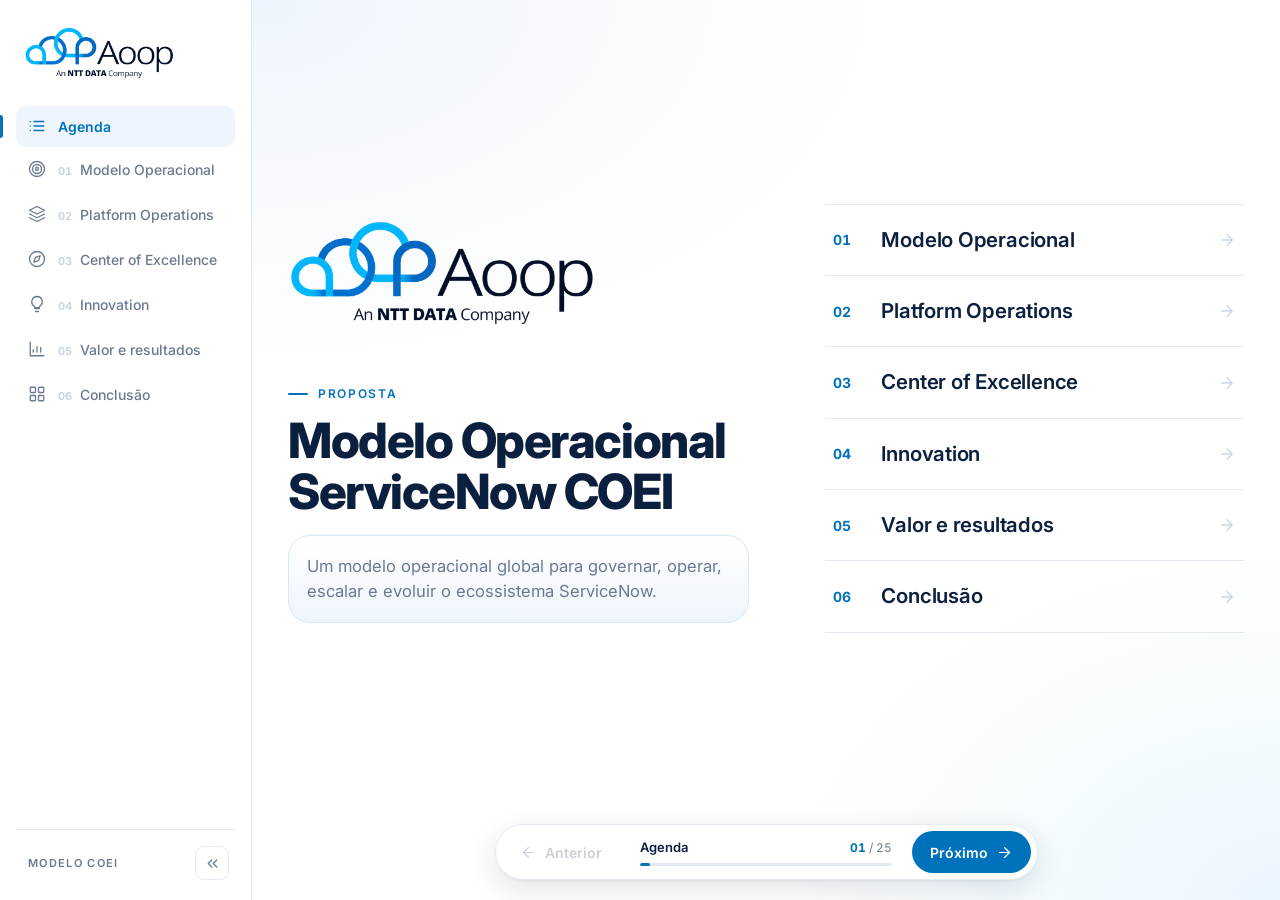
==== index.html @ 88a3a2e7 "Add files via upload" ====
<!doctype html>
<html lang="pt-BR">
<head>
  <meta charset="utf-8">
  <meta name="viewport" content="width=device-width, initial-scale=1">
  <title>Modelo Operacional ServiceNow COEI</title>
  <meta name="description" content="ServiceNow COEI Operating Model — Aoop, an NTT DATA Company.">
  <link rel="preconnect" href="https://fonts.googleapis.com">
  <link rel="preconnect" href="https://fonts.gstatic.com" crossorigin>
  <link href="https://fonts.googleapis.com/css2?family=Inter:wght@400;500;600;700;800&display=swap" rel="stylesheet">
  <link rel="stylesheet" href="styles.css">
</head>
<body>

<!-- ============ ICON SPRITE ============ -->
<svg class="sprite" aria-hidden="true">
  <symbol id="i-compass" viewBox="0 0 24 24"><circle cx="12" cy="12" r="10"/><path d="m16.24 7.76-2.12 6.36-6.36 2.12 2.12-6.36z"/></symbol>
  <symbol id="i-monitor" viewBox="0 0 24 24"><rect x="2" y="3" width="20" height="14" rx="2"/><path d="M8 21h8M12 17v4"/></symbol>
  <symbol id="i-briefcase" viewBox="0 0 24 24"><rect x="2" y="7" width="20" height="14" rx="2"/><path d="M16 7V5a2 2 0 0 0-2-2h-4a2 2 0 0 0-2 2v2M2 13h20"/></symbol>
  <symbol id="i-layers" viewBox="0 0 24 24"><path d="m12 2 10 5-10 5L2 7z"/><path d="m2 12 10 5 10-5"/><path d="m2 17 10 5 10-5"/></symbol>
  <symbol id="i-flow" viewBox="0 0 24 24"><rect x="3" y="3" width="6" height="6" rx="1"/><rect x="15" y="15" width="6" height="6" rx="1"/><path d="M6 9v3a3 3 0 0 0 3 3h6"/><path d="m13 12 3 3-3 3"/></symbol>
  <symbol id="i-calendar" viewBox="0 0 24 24"><rect x="3" y="4" width="18" height="18" rx="2"/><path d="M16 2v4M8 2v4M3 10h18"/></symbol>
  <symbol id="i-shield" viewBox="0 0 24 24"><path d="M12 22s8-4 8-10V5l-8-3-8 3v7c0 6 8 10 8 10z"/></symbol>
  <symbol id="i-pen" viewBox="0 0 24 24"><path d="m12 19 7-7 3 3-7 7-3-3z"/><path d="m18 13-1.5-7.5L2 2l3.5 14.5L13 18l5-5z"/><path d="m2 2 7.59 7.59"/><circle cx="11" cy="11" r="2"/></symbol>
  <symbol id="i-users" viewBox="0 0 24 24"><path d="M16 21v-2a4 4 0 0 0-4-4H6a4 4 0 0 0-4 4v2"/><circle cx="9" cy="7" r="4"/><path d="M22 21v-2a4 4 0 0 0-3-3.87M16 3.13a4 4 0 0 1 0 7.75"/></symbol>
  <symbol id="i-user" viewBox="0 0 24 24"><circle cx="12" cy="8" r="4"/><path d="M4 21v-1a6 6 0 0 1 6-6h4a6 6 0 0 1 6 6v1"/></symbol>
  <symbol id="i-headset" viewBox="0 0 24 24"><path d="M3 14h3a2 2 0 0 1 2 2v3a2 2 0 0 1-2 2H5a2 2 0 0 1-2-2v-7a9 9 0 0 1 18 0v7a2 2 0 0 1-2 2h-1a2 2 0 0 1-2-2v-3a2 2 0 0 1 2-2h3"/></symbol>
  <symbol id="i-refresh" viewBox="0 0 24 24"><path d="M21 12a9 9 0 0 1-15 6.7L3 16"/><path d="M3 12a9 9 0 0 1 15-6.7L21 8"/><path d="M21 3v5h-5M3 21v-5h5"/></symbol>
  <symbol id="i-rocket" viewBox="0 0 24 24"><path d="M4.5 16.5c-1.5 1.26-2 5-2 5s3.74-.5 5-2c.71-.84.7-2.13-.09-2.91a2.18 2.18 0 0 0-2.91-.09z"/><path d="m12 15-3-3a22 22 0 0 1 2-3.95A12.88 12.88 0 0 1 22 2c0 2.72-.78 7.5-6 11a22.35 22.35 0 0 1-4 2z"/><path d="M9 12H4s.55-3.03 2-4c1.62-1.08 5 0 5 0M12 15v5s3.03-.55 4-2c1.08-1.62 0-5 0-5"/></symbol>
  <symbol id="i-activity" viewBox="0 0 24 24"><path d="M22 12h-4l-3 9L9 3l-3 9H2"/></symbol>
  <symbol id="i-gauge" viewBox="0 0 24 24"><path d="m12 14 4-4"/><path d="M3.34 19a10 10 0 1 1 17.32 0"/></symbol>
  <symbol id="i-key" viewBox="0 0 24 24"><circle cx="7.5" cy="15.5" r="5.5"/><path d="m21 2-9.6 9.6M15.5 7.5l3 3L22 7l-3-3"/></symbol>
  <symbol id="i-eye" viewBox="0 0 24 24"><path d="M2 12s3.5-7 10-7 10 7 10 7-3.5 7-10 7S2 12 2 12z"/><circle cx="12" cy="12" r="3"/></symbol>
  <symbol id="i-copy" viewBox="0 0 24 24"><rect x="8" y="8" width="14" height="14" rx="2"/><path d="M4 16a2 2 0 0 1-2-2V4a2 2 0 0 1 2-2h10a2 2 0 0 1 2 2"/></symbol>
  <symbol id="i-upgrade" viewBox="0 0 24 24"><circle cx="12" cy="12" r="10"/><path d="m16 12-4-4-4 4M12 16V8"/></symbol>
  <symbol id="i-lock" viewBox="0 0 24 24"><rect x="3" y="11" width="18" height="11" rx="2"/><path d="M7 11V7a5 5 0 0 1 10 0v4"/></symbol>
  <symbol id="i-grid" viewBox="0 0 24 24"><rect x="3" y="3" width="7" height="7" rx="1"/><rect x="14" y="3" width="7" height="7" rx="1"/><rect x="14" y="14" width="7" height="7" rx="1"/><rect x="3" y="14" width="7" height="7" rx="1"/></symbol>
  <symbol id="i-server" viewBox="0 0 24 24"><rect x="2" y="2" width="20" height="8" rx="2"/><rect x="2" y="14" width="20" height="8" rx="2"/><path d="M6 6h.01M6 18h.01"/></symbol>
  <symbol id="i-sparkle" viewBox="0 0 24 24"><path d="M12 3l1.9 5.1L19 10l-5.1 1.9L12 17l-1.9-5.1L5 10l5.1-1.9z"/><path d="M19 17v4M17 19h4"/></symbol>
  <symbol id="i-map" viewBox="0 0 24 24"><path d="M9 3 3 6v15l6-3 6 3 6-3V3l-6 3-6-3z"/><path d="M9 3v15M15 6v15"/></symbol>
  <symbol id="i-branch" viewBox="0 0 24 24"><circle cx="6" cy="6" r="3"/><circle cx="6" cy="18" r="3"/><circle cx="18" cy="6" r="3"/><path d="M6 9v6M18 9a9 9 0 0 1-9 9"/></symbol>
  <symbol id="i-book" viewBox="0 0 24 24"><path d="M4 19.5A2.5 2.5 0 0 1 6.5 17H20V2H6.5A2.5 2.5 0 0 0 4 4.5v15z"/><path d="M4 19.5A2.5 2.5 0 0 0 6.5 22H20v-5"/></symbol>
  <symbol id="i-arrow-right" viewBox="0 0 24 24"><path d="M5 12h14M12 5l7 7-7 7"/></symbol>
  <symbol id="i-arrow-left" viewBox="0 0 24 24"><path d="M19 12H5M12 19l-7-7 7-7"/></symbol>
  <symbol id="i-arrow-down" viewBox="0 0 24 24"><path d="M12 5v14M5 12l7 7 7-7"/></symbol>
  <symbol id="i-menu" viewBox="0 0 24 24"><path d="M4 6h16M4 12h16M4 18h16"/></symbol>
  <symbol id="i-close" viewBox="0 0 24 24"><path d="M18 6 6 18M6 6l12 12"/></symbol>
  <symbol id="i-chevrons" viewBox="0 0 24 24"><path d="m11 17-5-5 5-5M18 17l-5-5 5-5"/></symbol>
  <symbol id="i-check" viewBox="0 0 24 24"><path d="M20 6 9 17l-5-5"/></symbol>
  <symbol id="i-inbox" viewBox="0 0 24 24"><path d="M22 12h-6l-2 3h-4l-2-3H2"/><path d="M5.45 5.11 2 12v6a2 2 0 0 0 2 2h16a2 2 0 0 0 2-2v-6l-3.45-6.89A2 2 0 0 0 16.76 4H7.24a2 2 0 0 0-1.79 1.11z"/></symbol>
  <symbol id="i-filter" viewBox="0 0 24 24"><path d="M22 3H2l8 9.46V19l4 2v-8.54z"/></symbol>
  <symbol id="i-target" viewBox="0 0 24 24"><circle cx="12" cy="12" r="10"/><circle cx="12" cy="12" r="6"/><circle cx="12" cy="12" r="2"/></symbol>
  <symbol id="i-loop" viewBox="0 0 24 24"><path d="m17 2 4 4-4 4"/><path d="M3 11v-1a4 4 0 0 1 4-4h14M7 22l-4-4 4-4"/><path d="M21 13v1a4 4 0 0 1-4 4H3"/></symbol>
  <symbol id="i-list" viewBox="0 0 24 24"><path d="M8 6h13M8 12h13M8 18h13M3 6h.01M3 12h.01M3 18h.01"/></symbol>
  <symbol id="i-bulb" viewBox="0 0 24 24"><path d="M9 18h6M10 22h4"/><path d="M12 2a7 7 0 0 0-4 12.7c.6.5 1 1.3 1 2.1V17h6v-.2c0-.8.4-1.6 1-2.1A7 7 0 0 0 12 2z"/></symbol>
  <symbol id="i-bot" viewBox="0 0 24 24"><rect x="3" y="8" width="18" height="12" rx="2"/><path d="M12 8V4M9 4h6M8 14h.01M16 14h.01M9 17h6"/></symbol>
  <symbol id="i-plug" viewBox="0 0 24 24"><path d="M12 22v-5M9 8V2M15 8V2M18 8v5a6 6 0 0 1-12 0V8z"/></symbol>
  <symbol id="i-zap" viewBox="0 0 24 24"><path d="M13 2 3 14h9l-1 8 10-12h-9z"/></symbol>
  <symbol id="i-package" viewBox="0 0 24 24"><path d="M21 8a2 2 0 0 0-1-1.73l-7-4a2 2 0 0 0-2 0l-7 4A2 2 0 0 0 3 8v8a2 2 0 0 0 1 1.73l7 4a2 2 0 0 0 2 0l7-4A2 2 0 0 0 21 16z"/><path d="M3.3 7 12 12l8.7-5M12 22V12"/></symbol>
  <symbol id="i-globe" viewBox="0 0 24 24"><circle cx="12" cy="12" r="10"/><path d="M2 12h20M12 2a15.3 15.3 0 0 1 4 10 15.3 15.3 0 0 1-4 10 15.3 15.3 0 0 1-4-10 15.3 15.3 0 0 1 4-10z"/></symbol>
  <symbol id="i-building" viewBox="0 0 24 24"><rect x="4" y="2" width="16" height="20" rx="2"/><path d="M9 22v-4h6v4M8 6h.01M12 6h.01M16 6h.01M8 10h.01M12 10h.01M16 10h.01M8 14h.01M12 14h.01M16 14h.01"/></symbol>
  <symbol id="i-coins" viewBox="0 0 24 24"><circle cx="8" cy="8" r="6"/><path d="M18.09 10.37A6 6 0 1 1 10.34 18M7 6h1v4M16.71 13.88l.7.71-2.82 2.82"/></symbol>
  <symbol id="i-bars" viewBox="0 0 24 24"><path d="M3 3v18h18M7 16v-3M12 16V9M17 16v-6"/></symbol>
  <symbol id="i-file" viewBox="0 0 24 24"><path d="M15 2H6a2 2 0 0 0-2 2v16a2 2 0 0 0 2 2h12a2 2 0 0 0 2-2V7z"/><path d="M14 2v5h5M16 13H8M16 17H8M10 9H8"/></symbol>
  <symbol id="i-clipboard" viewBox="0 0 24 24"><rect x="8" y="2" width="8" height="4" rx="1"/><path d="M16 4h2a2 2 0 0 1 2 2v14a2 2 0 0 1-2 2H6a2 2 0 0 1-2-2V6a2 2 0 0 1 2-2h2"/><path d="m9 14 2 2 4-4"/></symbol>
  <symbol id="i-flask" viewBox="0 0 24 24"><path d="M9 3h6M10 3v6L4.5 19a1.5 1.5 0 0 0 1.3 2.2h12.4a1.5 1.5 0 0 0 1.3-2.2L14 9V3"/><path d="M7 15h10"/></symbol>
  <symbol id="i-alert" viewBox="0 0 24 24"><path d="M10.3 3.9 1.8 18a2 2 0 0 0 1.7 3h17a2 2 0 0 0 1.7-3L13.7 3.9a2 2 0 0 0-3.4 0z"/><path d="M12 9v4M12 17h.01"/></symbol>
  <symbol id="i-wrench" viewBox="0 0 24 24"><path d="M14.7 6.3a1 1 0 0 0 0 1.4l1.6 1.6a1 1 0 0 0 1.4 0l3.77-3.77a6 6 0 0 1-7.94 7.94l-6.91 6.91a2.12 2.12 0 0 1-3-3l6.91-6.91a6 6 0 0 1 7.94-7.94l-3.76 3.76z"/></symbol>
  <symbol id="i-bug" viewBox="0 0 24 24"><path d="m8 2 1.88 1.88M14.12 3.88 16 2M9 7.13v-1a3 3 0 1 1 6 0v1"/><path d="M12 20c-3.3 0-6-2.7-6-6v-3a4 4 0 0 1 4-4h4a4 4 0 0 1 4 4v3c0 3.3-2.7 6-6 6M12 20v-9M6.53 9C4.6 8.8 3 7.1 3 5M6 13H2M3 21c0-2.1 1.7-3.9 3.8-4M20.97 5c0 2.1-1.6 3.8-3.5 4M22 13h-4M17.2 17c2.1.1 3.8 1.9 3.8 4"/></symbol>
  <symbol id="i-trend" viewBox="0 0 24 24"><path d="m22 7-8.5 8.5-5-5L2 17"/><path d="M16 7h6v6"/></symbol>
  <symbol id="i-ruler" viewBox="0 0 24 24"><path d="M21.3 15.3a2.4 2.4 0 0 1 0 3.4l-2.6 2.6a2.4 2.4 0 0 1-3.4 0L2.7 8.7a2.4 2.4 0 0 1 0-3.4l2.6-2.6a2.4 2.4 0 0 1 3.4 0z"/><path d="m14.5 12.5 2-2M11.5 9.5l2-2M8.5 6.5l2-2M17.5 15.5l2-2"/></symbol>
</svg>

<!-- ============ TOP BAR (mobile) ============ -->
<header class="topbar">
  <button class="icon-btn" id="menuOpen" aria-label="Abrir menu"><svg class="ic"><use href="#i-menu"/></svg></button>
  <span class="topbar-title">Modelo Operacional ServiceNow COEI</span>
  <img class="topbar-logo" src="aoop.png" alt="Aoop">
</header>

<!-- ============ SIDEBAR ============ -->
<aside class="sidebar" id="sidebar" aria-label="Navegação">
  <div class="sb-head">
    <a href="#agenda" class="brand" aria-label="Ir para a Agenda">
      <img class="brand-logo" src="aoop.png" alt="Aoop — An NTT DATA Company">
      <span class="brand-mark" aria-hidden="true">A</span>
    </a>
    <button class="icon-btn sb-close" id="menuClose" aria-label="Fechar menu"><svg class="ic"><use href="#i-close"/></svg></button>
  </div>

  <nav class="nav">
    <a href="#agenda" data-nav="agenda" data-tip-nav="Agenda"><svg class="ic"><use href="#i-list"/></svg><span>Agenda</span></a>
    <a href="#cap-01" data-nav="operating-model" data-tip-nav="Modelo Operacional"><svg class="ic"><use href="#i-target"/></svg><span><em>01</em>Modelo Operacional</span></a>
    <a href="#cap-02" data-nav="platform" data-tip-nav="Platform Operations"><svg class="ic"><use href="#i-layers"/></svg><span><em>02</em>Platform Operations</span></a>
    <a href="#cap-03" data-nav="coe" data-tip-nav="Center of Excellence"><svg class="ic"><use href="#i-compass"/></svg><span><em>03</em>Center of Excellence</span></a>
    <a href="#cap-04" data-nav="innovation" data-tip-nav="Innovation"><svg class="ic"><use href="#i-bulb"/></svg><span><em>04</em>Innovation</span></a>
    <a href="#cap-05" data-nav="value" data-tip-nav="Valor e resultados"><svg class="ic"><use href="#i-bars"/></svg><span><em>05</em>Valor e resultados</span></a>
    <a href="#cap-06" data-nav="tom" data-tip-nav="Conclusão"><svg class="ic"><use href="#i-grid"/></svg><span><em>06</em>Conclusão</span></a>
  </nav>

  <div class="sb-foot">
    <span class="sb-foot-label">Modelo COEI</span>
    <button class="collapse-btn" id="collapseBtn" aria-label="Recolher menu"><svg class="ic"><use href="#i-chevrons"/></svg></button>
  </div>
</aside>
<div class="scrim" id="scrim"></div>

<!-- ============ DECK ============ -->
<main class="deck" id="deck">

  <!-- =====================================================
       01 · AGENDA
       ===================================================== -->
  <section class="slide slide--agenda" id="agenda" data-nav="agenda" data-title="Agenda">
    <div class="wrap">
      <div class="agenda">
        <div class="agenda-cover reveal">
          <img class="agenda-logo" src="aoop.png" alt="Aoop — An NTT DATA Company">
          <p class="eyebrow">Proposta</p>
          <h1>Modelo Operacional ServiceNow COEI</h1>
          <p class="lead">Um modelo operacional global para governar, operar, escalar e evoluir o ecossistema ServiceNow.</p>
        </div>

        <nav class="agenda-list" aria-label="Capítulos">
          <a href="#cap-01" class="reveal"><span class="ag-num">01</span><span class="ag-name">Modelo Operacional</span><svg class="ic"><use href="#i-arrow-right"/></svg></a>
          <a href="#cap-02" class="reveal"><span class="ag-num">02</span><span class="ag-name">Platform Operations</span><svg class="ic"><use href="#i-arrow-right"/></svg></a>
          <a href="#cap-03" class="reveal"><span class="ag-num">03</span><span class="ag-name">Center of Excellence</span><svg class="ic"><use href="#i-arrow-right"/></svg></a>
          <a href="#cap-04" class="reveal"><span class="ag-num">04</span><span class="ag-name">Innovation</span><svg class="ic"><use href="#i-arrow-right"/></svg></a>
          <a href="#cap-05" class="reveal"><span class="ag-num">05</span><span class="ag-name">Valor e resultados</span><svg class="ic"><use href="#i-arrow-right"/></svg></a>
          <a href="#cap-06" class="reveal"><span class="ag-num">06</span><span class="ag-name">Conclusão</span><svg class="ic"><use href="#i-arrow-right"/></svg></a>
        </nav>
      </div>
    </div>
  </section>

  <!-- =====================================================
       CAPA · CAPÍTULO 01
       ===================================================== -->
  <section class="slide slide--cover c-coe" id="cap-01" data-nav="operating-model" data-title="Capítulo 01 · Modelo Operacional" data-cover>
    <div class="wrap">
      <div class="cover">
        <div class="cover-body">
          <p class="cover-kicker reveal">Capítulo 01 <span>/ 06</span></p>
          <h2 class="cover-title reveal">Modelo Operacional</h2>
          <p class="cover-q reveal">Como organizamos o ecossistema?</p>
          <ol class="cover-topics reveal" data-topics="operating-model"></ol>
        </div>
        <span class="cover-num" aria-hidden="true">01</span>
      </div>
      <ol class="cover-chapters reveal" data-current="operating-model" aria-hidden="true"></ol>
    </div>
  </section>

  <!-- =====================================================
       02 · SERVICENOW OPERATING MODEL
       ===================================================== -->
  <section class="slide slide--hero" id="operating-model" data-nav="operating-model" data-title="Visão do Modelo Operacional">
    <div class="wrap">
      <header class="hero-head reveal">
        <p class="eyebrow">01 · Modelo Operacional</p>
        <h2 class="hero-title">Modelo Operacional ServiceNow</h2>
        <p class="lead">Uma governança. Dois domínios globais. Uma plataforma.</p>
      </header>

      <div class="model reveal" data-wires="gov>it,gov>biz,gov>plat|v,it>plat|vd,biz>plat|vd">
        <svg class="wires" aria-hidden="true"></svg>

        <div class="model-gov" data-node="gov">
          <div class="gov-pill">
            <span class="gov-icon"><svg class="ic"><use href="#i-compass"/></svg></span>
            <span><strong>ServiceNow Governance</strong><small>COE Managers + Platform Manager</small></span>
          </div>
        </div>

        <div class="model-row">
          <a href="#coe" class="coe-card" data-node="it">
            <div class="coe-card-top">
              <span class="tile-icon"><svg class="ic"><use href="#i-monitor"/></svg></span>
              <span class="coe-tag">Domínio global</span>
            </div>
            <h3>COE IT</h3>
            <p class="coe-desc">Governa as soluções ServiceNow que suportam TI.</p>
            <ul class="product-chips">
              <li data-tip="IT Service Management">ITSM</li>
              <li data-tip="IT Operations Management">ITOM</li>
              <li data-tip="IT Asset Management">ITAM</li>
              <li>App Engine / Aplicações de TI</li>
            </ul>
          </a>

          <div class="model-gutter" aria-hidden="true"></div>

          <a href="#coe" class="coe-card" data-node="biz">
            <div class="coe-card-top">
              <span class="tile-icon"><svg class="ic"><use href="#i-briefcase"/></svg></span>
              <span class="coe-tag">Domínio global</span>
            </div>
            <h3>COE Business</h3>
            <p class="coe-desc">Governa as soluções ServiceNow que suportam os processos de negócio.</p>
            <ul class="product-chips">
              <li data-tip="Customer Service Management">CSM</li>
              <li data-tip="Strategic Portfolio Management">SPM</li>
              <li>App Engine / Aplicações de Negócio</li>
            </ul>
          </a>
        </div>

        <a href="#platform-operations" class="platform-band" data-node="plat">
          <div class="pb-left">
            <span class="tile-icon tile-icon--plat"><svg class="ic"><use href="#i-layers"/></svg></span>
            <div>
              <span class="pb-kicker">Platform Operations</span>
              <strong class="pb-title">Uma plataforma. Fundação compartilhada.</strong>
            </div>
          </div>
          <p class="pb-text">Fundação técnica compartilhada pelos dois domínios.</p>
          <span class="card-cta" aria-hidden="true"><svg class="ic"><use href="#i-arrow-right"/></svg></span>
        </a>
      </div>
    </div>
  </section>

  <!-- =====================================================
       CAPA · CAPÍTULO 02
       ===================================================== -->
  <section class="slide slide--cover c-plat" id="cap-02" data-nav="platform" data-title="Capítulo 02 · Platform Operations" data-cover>
    <div class="wrap">
      <div class="cover">
        <div class="cover-body">
          <p class="cover-kicker reveal">Capítulo 02 <span>/ 06</span></p>
          <h2 class="cover-title reveal">Platform Operations</h2>
          <p class="cover-q reveal">Como protegemos e operamos a fundação?</p>
          <ol class="cover-topics reveal" data-topics="platform"></ol>
        </div>
        <span class="cover-num" aria-hidden="true">02</span>
      </div>
      <ol class="cover-chapters reveal" data-current="platform" aria-hidden="true"></ol>
    </div>
  </section>

  <!-- =====================================================
       03 · PLATFORM OPERATIONS
       ===================================================== -->
  <section class="slide slide--platform" id="platform-operations" data-nav="platform" data-title="Platform Operations">
    <div class="wrap">
      <div class="sec-head reveal">
        <div>
          <p class="eyebrow eyebrow--plat">02 · Platform Operations</p>
          <h2>Uma plataforma. Fundação compartilhada.</h2>
          <p class="sub">A estrutura transversal que mantém a plataforma ServiceNow pronta para todos os domínios.</p>
        </div>
      </div>

      <div class="plat-layout">
        <div class="plat-struct reveal">
          <div class="plat-lead">
            <div class="node node--plat-solid"><svg class="ic"><use href="#i-user"/></svg>Platform Manager</div>
            <span class="plat-plus">+</span>
            <div class="node node--dashed"><svg class="ic"><use href="#i-users"/></svg>Platform Specialists <small>conforme necessidade</small></div>
          </div>
          <div class="plat-stem" aria-hidden="true"></div>
          <ul class="cap-grid">
            <li><svg class="ic"><use href="#i-activity"/></svg>Saúde da plataforma</li>
            <li><svg class="ic"><use href="#i-gauge"/></svg>Performance</li>
            <li><svg class="ic"><use href="#i-eye"/></svg>Monitoramento</li>
            <li><svg class="ic"><use href="#i-lock"/></svg>Segurança</li>
            <li><svg class="ic"><use href="#i-key"/></svg>Licenciamento</li>
            <li><svg class="ic"><use href="#i-copy"/></svg>Gestão de clones</li>
            <li><svg class="ic"><use href="#i-upgrade"/></svg>Gestão de upgrades</li>
            <li><svg class="ic"><use href="#i-grid"/></svg>Estratégia de instâncias</li>
            <li><svg class="ic"><use href="#i-server"/></svg><span data-tip="ServiceNow MID Server e infraestrutura de suporte">MID / Infraestrutura</span></li>
            <li><svg class="ic"><use href="#i-sparkle"/></svg>Housekeeping</li>
          </ul>
        </div>

        <div class="plat-side reveal">
          <h4 class="mini-title">Uma plataforma</h4>
          <ul class="qualities">
            <li><svg class="ic"><use href="#i-check"/></svg>saudável</li>
            <li><svg class="ic"><use href="#i-check"/></svg>segura</li>
            <li><svg class="ic"><use href="#i-check"/></svg>performática</li>
            <li><svg class="ic"><use href="#i-check"/></svg>escalável</li>
            <li><svg class="ic"><use href="#i-check"/></svg>monitorada</li>
            <li><svg class="ic"><use href="#i-check"/></svg>atualizada</li>
            <li><svg class="ic"><use href="#i-check"/></svg>financeiramente eficiente</li>
          </ul>
          <div class="callout c-plat">
            <svg class="ic"><use href="#i-layers"/></svg>
            <p><strong>Platform Operations cuida da plataforma</strong>, não dos produtos de negócio executados sobre ela.</p>
          </div>
          <p class="neq"><b>Platform Operations ≠ Support</b> Support cuida dos problemas operacionais das soluções e domínios.</p>
        </div>
      </div>
    </div>
  </section>

  <!-- =====================================================
       03.1 · PLATFORM CAPABILITIES
       ===================================================== -->
  <section class="slide slide--soft" id="platform-capabilities" data-nav="platform" data-title="Platform Capabilities">
    <div class="wrap">
      <div class="sec-head reveal">
        <div>
          <p class="eyebrow eyebrow--plat">02 · Platform Operations · Platform Capabilities</p>
          <h2>Platform Capabilities</h2>
          <p class="sub">Visibilidade, observabilidade e controle sobre as capacidades técnicas que sustentam o ecossistema.</p>
        </div>
        <div class="own-strip own-strip--plat">
          <span><small>Contexto</small>Platform Operations</span>
          <svg class="ic"><use href="#i-arrow-right"/></svg>
          <span><small>Propósito</small>Visibilidade &amp; Controle</span>
        </div>
      </div>

      <blockquote class="plat-msg reveal">
        <p>Platform Operations não apenas mantém a plataforma.<br><span>Cria visibilidade, governança e controle sobre como o ecossistema opera.</span></p>
      </blockquote>

      <div class="pc-grid">
        <article class="pc-card reveal">
          <header>
            <span class="pc-icon"><svg class="ic"><use href="#i-activity"/></svg></span>
            <div>
              <h3>Horizon Flow</h3>
              <span class="pc-tag">Automation Intelligence</span>
            </div>
          </header>
          <p class="pc-q">“How are our automations performing and how far can they scale?”</p>
          <p class="pc-desc">Visibilidade sobre automações executadas na plataforma, permitindo analisar eficiência, qualidade e potencial de escala.</p>
          <ul class="pc-dims">
            <li>Execution</li><li>Volume</li><li>Quality</li>
            <li>Performance</li><li>Efficiency</li><li>Scalability</li>
          </ul>
          <div class="pc-scale" aria-label="Escala de maturidade">
            <span class="pc-steps"><i></i><i></i><i></i><i></i><i></i></span>
            <small>Case Specific → Scale Potential → Scale Ready → Multi-Service → Global Ready</small>
          </div>
          <p class="pc-foot">Visibility over automation execution, quality, efficiency and scale potential.</p>
        </article>

        <article class="pc-card reveal">
          <header>
            <span class="pc-icon"><svg class="ic"><use href="#i-plug"/></svg></span>
            <div>
              <h3>Horizon Connect</h3>
              <span class="pc-tag">Integration Observability &amp; Resilience</span>
            </div>
          </header>
          <p class="pc-q">“Are the integrations sustaining our processes healthy?”</p>
          <p class="pc-desc">Observabilidade e resiliência contínua para as integrações que sustentam os processos de negócio ServiceNow.</p>
          <ul class="pc-dims">
            <li>APIs</li><li>Executions</li><li>Failures</li>
            <li>Retries</li><li>Performance</li><li>Ownership &amp; Impact</li>
          </ul>
          <p class="pc-foot">Observability and resilience for integrations that sustain business processes.</p>
        </article>

        <article class="pc-card reveal">
          <header>
            <span class="pc-icon"><svg class="ic"><use href="#i-zap"/></svg></span>
            <div>
              <h3>Horizon Relay</h3>
              <span class="pc-tag">Automation Orchestration</span>
            </div>
          </header>
          <p class="pc-q">“Are external automations executed in a controlled &amp; sustainable way?”</p>
          <p class="pc-desc">Execução centralizada, governança e observabilidade de RPAs e automações externas no ecossistema.</p>
          <ul class="pc-dims">
            <li>Executions</li><li>Queues</li><li>Capacity</li>
            <li>Failures</li><li>Ownership</li><li>Governance</li>
          </ul>
          <p class="pc-foot">Centralized automation execution and governance for a controlled operation.</p>
        </article>
      </div>

      <div class="pc-outcome reveal">
        <div class="pc-flow">
          <span><b>Horizon Flow</b> <small>Automation Intelligence</small></span>
          <span>+</span>
          <span><b>Horizon Connect</b> <small>Integration Observability</small></span>
          <span>+</span>
          <span><b>Horizon Relay</b> <small>Automation Orchestration</small></span>
        </div>
        <svg class="ic pc-arrow"><use href="#i-arrow-right"/></svg>
        <div class="pc-results">
          <span>Visibility</span><span>Governance</span><span>Control</span><span>Resilience</span><span>Scale</span>
        </div>
      </div>
    </div>
  </section>

  <!-- =====================================================
       04 · PLATFORM DELIVERABLES
       ===================================================== -->
  <section class="slide slide--soft" id="platform-deliverables" data-nav="platform" data-title="Entregáveis de Platform Operations">
    <div class="wrap">
      <div class="sec-head reveal">
        <div>
          <p class="eyebrow eyebrow--plat">02 · Platform Operations · Entregáveis</p>
          <h2>Da operação para evidências e melhoria contínua.</h2>
          <p class="sub">Platform Operations produz entregáveis concretos — não apenas atividades administrativas.</p>
        </div>
      </div>

      <div class="deliv-layout">
        <figure class="report reveal" id="perfReport" data-src="instance-performance-report.png">
          <div class="report-doc">
            <header class="rp-head">
              <span class="rp-icon"><svg class="ic"><use href="#i-file"/></svg></span>
              <div>
                <strong>Relatório de performance da instância</strong>
                <small>Platform Operations</small>
              </div>
              <span class="rp-tag">Exemplo ilustrativo</span>
            </header>
            <div class="rp-grid">
              <section class="rp-card rp-card--wide">
                <h5>Tendências de performance</h5>
                <svg class="rp-spark" viewBox="0 0 300 70" preserveAspectRatio="none" aria-hidden="true">
                  <path class="rp-area" d="M0 50 L25 46 L50 48 L75 38 L100 42 L125 30 L150 34 L175 26 L200 30 L225 22 L250 25 L275 18 L300 20 L300 70 L0 70Z"/>
                  <path class="rp-line" d="M0 50 L25 46 L50 48 L75 38 L100 42 L125 30 L150 34 L175 26 L200 30 L225 22 L250 25 L275 18 L300 20"/>
                  <path class="rp-line rp-line--2" d="M0 58 L25 57 L50 54 L75 56 L100 52 L125 53 L150 49 L175 51 L200 47 L225 48 L250 45 L275 46 L300 43"/>
                </svg>
              </section>
              <section class="rp-card">
                <h5>Transações lentas</h5>
                <div class="rp-bars"><i style="--w:92%"></i><i style="--w:74%"></i><i style="--w:58%"></i><i style="--w:41%"></i></div>
              </section>
              <section class="rp-card">
                <h5>Análise de banco de dados</h5>
                <div class="rp-bars rp-bars--db"><i style="--w:80%"></i><i style="--w:63%"></i><i style="--w:47%"></i><i style="--w:30%"></i></div>
              </section>
              <section class="rp-card">
                <h5>Jobs agendados</h5>
                <div class="rp-jobs"><i></i><i class="hi"></i><i class="hi"></i><i></i><i></i><i class="hi"></i><i></i><i></i><i></i><i class="hi"></i><i></i><i></i></div>
              </section>
              <section class="rp-card">
                <h5>Integrações</h5>
                <ul class="rp-int"><li><i class="ok"></i>REST</li><li><i class="warn"></i>SOAP</li><li><i class="ok"></i>MID</li></ul>
              </section>
              <section class="rp-card rp-card--wide rp-findings">
                <h5>Achados e recomendações</h5>
                <ul>
                  <li><i class="sev sev--h"></i><span>Consultas lentas em tabelas de alto volume</span><em>Revisar índices e filtros</em></li>
                  <li><i class="sev sev--m"></i><span>Jobs concorrentes em horário de pico</span><em>Redistribuir agenda</em></li>
                  <li><i class="sev sev--l"></i><span>Timeouts recorrentes em integração</span><em>Ajustar retry e payload</em></li>
                </ul>
              </section>
            </div>
          </div>
          <img class="report-img" alt="Relatório de performance da instância">
        </figure>

        <div class="deliv-side">
          <ul class="deliv-grid">
            <li class="reveal"><svg class="ic"><use href="#i-clipboard"/></svg><strong>Avaliação de saúde da plataforma</strong><span>Health Scan · achados · riscos · recomendações</span></li>
            <li class="reveal"><svg class="ic"><use href="#i-key"/></svg><strong>Licenciamento e consumo</strong><span>Uso · tendências · otimização · previsão</span></li>
            <li class="reveal"><svg class="ic"><use href="#i-shield"/></svg><strong>Segurança e governança de acessos</strong><span>Acessos, roles e conformidade</span></li>
            <li class="reveal"><svg class="ic"><use href="#i-upgrade"/></svg><strong>Prontidão para upgrade</strong><span>Impactos, riscos e plano de upgrade</span></li>
            <li class="reveal"><svg class="ic"><use href="#i-eye"/></svg><strong>Monitoramento da plataforma</strong><span>Alertas, disponibilidade e tendências</span></li>
            <li class="reveal"><svg class="ic"><use href="#i-grid"/></svg><strong>Estratégia de instâncias</strong><span>Instâncias, ambientes e clones</span></li>
          </ul>

          <div class="cycle reveal" aria-label="Monitorar, analisar, recomendar, melhorar">
            <span class="cycle-label"><svg class="ic"><use href="#i-loop"/></svg>Ciclo contínuo</span>
            <ol class="cycle-steps">
              <li>Monitorar</li><li>Analisar</li><li>Recomendar</li><li>Melhorar</li>
            </ol>
          </div>

          <button type="button" class="deliv-link reveal" data-modal="modal-perf">
            <svg class="ic"><use href="#i-file"/></svg>
            <span><small>Exemplo de entregável</small>Comparativo de performance · Ambev e ABI</span>
            <svg class="ic"><use href="#i-arrow-right"/></svg>
          </button>
        </div>
      </div>
    </div>
  </section>

  <!-- =====================================================
       CAPA · CAPÍTULO 03
       ===================================================== -->
  <section class="slide slide--cover c-coe" id="cap-03" data-nav="coe" data-title="Capítulo 03 · Center of Excellence" data-cover>
    <div class="wrap">
      <div class="cover">
        <div class="cover-body">
          <p class="cover-kicker reveal">Capítulo 03 <span>/ 06</span></p>
          <h2 class="cover-title reveal">Center of Excellence</h2>
          <p class="cover-q reveal">Como estabelecemos ownership e governança — e operamos, evoluímos e entregamos mudanças?</p>
          <ol class="cover-topics reveal" data-topics="coe"></ol>
        </div>
        <span class="cover-num" aria-hidden="true">03</span>
      </div>
      <ol class="cover-chapters reveal" data-current="coe" aria-hidden="true"></ol>
    </div>
  </section>

  <!-- =====================================================
       05 · CENTER OF EXCELLENCE
       ===================================================== -->
  <section class="slide" id="coe" data-nav="coe" data-title="Modelo Operacional do COE">
    <div class="wrap">
      <div class="sec-head reveal">
        <div>
          <p class="eyebrow">03 · Center of Excellence</p>
          <h2>Modelo Operacional do COE</h2>
          <p class="sub">Como cada COE governa seu domínio e organiza Support, Sustain e Delivery.</p>
        </div>
      </div>

      <div class="coe-layout">
        <div class="coe-model reveal" data-wires="lead>m1,lead>m2,lead>m3">
          <svg class="wires" aria-hidden="true"></svg>

          <div class="lead" data-node="lead" data-wires="mgr>ra,mgr>rb">
            <svg class="wires" aria-hidden="true"></svg>
            <div class="lead-top">
              <div class="mgr-card" data-node="mgr">
                <span class="mgr-own">Ownership ABI</span>
                <div class="mgr-head">
                  <span class="mgr-icon"><svg class="ic"><use href="#i-target"/></svg></span>
                  <div>
                    <strong>COE Manager</strong>
                    <span class="mgr-concept">Direção e ownership</span>
                  </div>
                </div>
                <p class="role-q">O que é prioridade para o domínio?</p>
                <p class="role-keys">Direção · prioridades · investimento · stakeholders · patrocínio</p>
              </div>
            </div>
            <div class="lead-pair">
              <div class="lead-role" data-node="ra">
                <div class="lr-head"><span class="tile-icon"><svg class="ic"><use href="#i-pen"/></svg></span><div><strong>Architect</strong><span class="lr-concept">Arquitetura e qualidade</span></div></div>
                <p class="role-q">Como devemos construir e evoluir as soluções?</p>
                <p class="role-keys">Arquitetura · padrões · solution assurance · ARB · technical debt</p>
              </div>
              <div class="lead-role" data-node="rb">
                <div class="lr-head"><span class="tile-icon"><svg class="ic"><use href="#i-users"/></svg></span><div><strong>Engagement Manager</strong><span class="lr-concept">Delivery e governança</span></div></div>
                <p class="role-q">Como organizamos a execução e a capacidade?</p>
                <p class="role-keys">Portfólio · capacidade · delivery · dependências · riscos · cadência de governança</p>
              </div>
            </div>
          </div>

          <div class="tri tri--compact">
            <div class="tri-col c-support" data-node="m1">
              <h4><svg class="ic"><use href="#i-headset"/></svg>Support</h4>
              <span class="tri-by"><small>organizado por</small>Domínio</span>
              <p>Opera o domínio.</p>
            </div>
            <div class="tri-col c-sustain" data-node="m2">
              <h4><svg class="ic"><use href="#i-refresh"/></svg>Sustain</h4>
              <span class="tri-by"><small>organizado por</small>Produto</span>
              <p>Evolui o produto.</p>
            </div>
            <div class="tri-col c-project" data-node="m3">
              <h4><svg class="ic"><use href="#i-rocket"/></svg>Delivery</h4>
              <span class="tri-by"><small>organizado por</small>Mudança</span>
              <p>Executa mudanças com squads flexíveis.</p>
            </div>
          </div>
          <p class="gov-exec"><b>O COE governa o delivery.</b><span>As squads executam o trabalho.</span><span>O SStudio dá visibilidade ponta a ponta.</span></p>
        </div>

        <div class="coe-domains">
          <article class="domain-card reveal">
            <header><span class="tile-icon"><svg class="ic"><use href="#i-monitor"/></svg></span><h3>COE IT</h3><span class="dc-mgr">COE Manager IT · <b>ABI</b></span></header>
            <ul class="product-chips"><li data-tip="IT Service Management">ITSM</li><li data-tip="IT Operations Management">ITOM</li><li data-tip="IT Asset Management">ITAM</li><li>App Engine / Aplicações de TI</li></ul>
          </article>
          <div class="same reveal"><span>=</span> mesmo modelo</div>
          <article class="domain-card reveal">
            <header><span class="tile-icon"><svg class="ic"><use href="#i-briefcase"/></svg></span><h3>COE Business</h3><span class="dc-mgr">COE Manager Business · <b>ABI</b></span></header>
            <ul class="product-chips"><li>CSM</li><li>SPM</li><li>App Engine / Aplicações de Negócio</li></ul>
          </article>
          <blockquote class="own-msg reveal">
            <p>A ABI define a direção.<br><span>O COE orquestra a execução.</span></p>
            <small>A ABI mantém o ownership do domínio; o COE transforma essa direção em governança e execução.</small>
          </blockquote>
        </div>
      </div>
    </div>
  </section>

  <!-- =====================================================
       03 · GOVERNANÇA GLOBAL, EXECUÇÃO FLEXÍVEL (Global COE + Support + Sustain)
       ===================================================== -->
  <section class="slide slide--soft" id="flexible-execution" data-nav="coe" data-group="Operações" data-title="Global COE · Support · Sustain">
    <div class="wrap">
      <div class="sec-head reveal">
        <div>
          <p class="eyebrow">03 · Center of Excellence</p>
          <h2>Governança global. Execução flexível.</h2>
          <p class="sub">O COE mantém responsabilidades e diretrizes globais, enquanto Support e Sustain escalam conforme as necessidades do domínio e dos produtos.</p>
        </div>
      </div>

      <div class="fx" data-wires="gcoe>fsup,gcoe>fsus">
        <svg class="wires" aria-hidden="true"></svg>

        <!-- Camada global -->
        <div class="fx-top">
          <div class="fx-coe reveal" data-node="gcoe">
            <div class="fx-coe-head">
              <span class="fx-coe-icon"><svg class="ic"><use href="#i-globe"/></svg></span>
              <div><strong>Global COE</strong><small>Governança, padrões e diretrizes</small></div>
            </div>
            <ul class="fx-leaders">
              <li><b>COE Manager</b><span class="is-abi">ABI Ownership</span></li>
              <li><b>Architect</b><span>Quality</span></li>
              <li><b>Engagement Manager</b><span>Delivery</span></li>
            </ul>
            <p class="fx-resp">Governança · Arquitetura · Padrões · Conhecimento · Responsabilidades</p>
          </div>
          <blockquote class="fx-msg reveal">
            <p>Um modelo global.<br><span>Múltiplas estruturas de execução.</span></p>
            <small>O modelo define responsabilidades e governança — não impõe uma estrutura organizacional única.</small>
          </blockquote>
        </div>

        <!-- Support × Sustain -->
        <div class="fx-row">
          <article class="fx-col c-support reveal" data-node="fsup">
            <header class="fx-col-head">
              <span class="fx-col-icon"><svg class="ic"><use href="#i-headset"/></svg></span>
              <div><small>Operações · por domínio</small><h3>Global Support</h3></div>
              <p class="fx-col-msg">Support opera o domínio.</p>
            </header>
            <p class="fx-col-desc">Atende a operação, incidentes e problemas.</p>
            <ul class="fx-kids fx-kids--4">
              <li><small>Região</small>LATAM Support</li>
              <li><small>Região</small>North America Support</li>
              <li><small>Região</small>Europe Support</li>
              <li class="is-dashed"><small>País / depto.</small>Local Support</li>
            </ul>
            <ul class="fx-rules"><li>Incident e Problem</li><li>SLAs e indicadores</li><li>Conhecimento compartilhado</li><li>Qualidade e comunicação</li></ul>
          </article>

          <article class="fx-col c-sustain reveal" data-node="fsus">
            <header class="fx-col-head">
              <span class="fx-col-icon"><svg class="ic"><use href="#i-refresh"/></svg></span>
              <div><small>Operações · por produto</small><h3>Global Sustain</h3></div>
              <p class="fx-col-msg">Sustain evolui o produto.</p>
            </header>
            <p class="fx-col-desc">Evolui produtos, releases e melhorias contínuas. Atende diretamente produtos menores.</p>
            <ul class="fx-kids fx-kids--3">
              <li><small>Dedicated</small>CSM Sustain</li>
              <li><small>Dedicated</small>SPM Sustain</li>
              <li><small>Distributed</small>People Sustain<span class="fx-sub"><i>LATAM</i><i>North America</i><i>Europe</i></span></li>
            </ul>
            <ul class="fx-rules"><li>Padrões técnicos e de desenvolvimento</li><li>Release e change</li><li>Indicadores comuns</li><li>Technical debt</li></ul>
          </article>
        </div>
      </div>

      <div class="fx-drivers reveal">
        <div class="fx-drivers-label"><b>Fatores de dimensionamento</b><span>A estrutura pode variar conforme:</span></div>
        <ul class="tags"><li>Geografia</li><li>Produto</li><li>Departamento</li><li>Volume</li><li>Complexidade</li><li>Criticidade</li><li>Funding</li><li>Necessidades regionais</li></ul>
      </div>
    </div>
  </section>

  <!-- =====================================================
       09 · DELIVERY MODELS
       ===================================================== -->
  <section class="slide" id="delivery-models" data-nav="coe" data-group="Delivery" data-title="Modelos de squad">
    <div class="wrap">
      <div class="sec-head reveal">
        <div>
          <p class="eyebrow eyebrow--project">03 · Center of Excellence · Delivery</p>
          <h2>Modelos de squad</h2>
          <p class="sub">Estruturas flexíveis de squad de acordo com tamanho, duração, complexidade e necessidade da demanda.</p>
        </div>
        <p class="step-q"><b>Delivery · 1/4</b>Qual estrutura de execução utilizar?</p>
      </div>

      <div class="dm-grid">
        <article class="dm c-project reveal">
          <div class="dm-body">
            <span class="dm-num">1 · Projeto estratégico</span>
            <h3>Dedicated Project Squad</h3>
            <p class="dm-when">Grandes iniciativas, transformação, novas implementações e programas estratégicos.</p>
            <ul class="tags"><li>squad dedicada</li><li>escopo</li><li>orçamento</li><li>cronograma</li></ul>
          </div>
          <ol class="dm-vis dm-vis--chain">
            <li class="c-project">Squad</li><li>Go Live</li><li>Hypercare</li><li class="c-sustain">Sustain</li>
          </ol>
        </article>

        <article class="dm c-product reveal">
          <div class="dm-body">
            <span class="dm-num">2 · Ciclo de vida de produto</span>
            <h3>Persistent Product Squad</h3>
            <p class="dm-when">Produtos com roadmap contínuo e evolução constante.</p>
            <ul class="tags"><li>squad fixa</li><li>roadmap contínuo</li><li>releases recorrentes</li><li>capacidade estável</li></ul>
          </div>
          <div class="dm-vis dm-vis--releases">
            <span class="rl-road">Roadmap <svg class="ic"><use href="#i-arrow-right"/></svg></span>
            <span class="rl-list"><i>Release</i><i>Release</i><i>Release</i><i>Release</i></span>
          </div>
        </article>

        <article class="dm c-sustain reveal">
          <div class="dm-body">
            <span class="dm-num">3 · Pequeno projeto / melhoria</span>
            <h3>Sustain Capacity Extension</h3>
            <p class="dm-when">A demanda ultrapassa momentaneamente a capacidade do Sustain, mas não justifica uma nova squad.</p>
            <ul class="tags"><li>capacidade temporária</li><li>especialistas adicionais</li><li>duração limitada</li></ul>
          </div>
          <div class="dm-vis dm-vis--capacity">
            <svg viewBox="0 0 220 100" aria-hidden="true">
              <path class="cap-ext" d="M10 62 H70 C80 62 82 28 94 28 H146 C158 28 160 62 170 62 H210 V76 H10Z"/>
              <path class="cap-base" d="M10 62 H210 V76 H10Z"/>
              <text x="120" y="18" text-anchor="middle">+ capacidade temporária</text>
              <text x="10" y="96">baseline do Sustain</text>
            </svg>
          </div>
        </article>

        <article class="dm c-spec reveal">
          <div class="dm-body">
            <span class="dm-num">4 · Specialist On Demand</span>
            <h3>Especialistas compartilhados</h3>
            <p class="dm-when">Especialistas compartilhados apoiam temporariamente — sem precisar ser dedicados a cada estrutura.</p>
            <ul class="tags"><li>Arquitetura</li><li>Integração</li><li>AI</li><li>Segurança</li><li>UX</li><li>Dados</li><li>SAP</li></ul>
          </div>
          <div class="dm-vis dm-vis--hub">
            <span class="hub-core"><svg class="ic"><use href="#i-users"/></svg>Especialistas</span>
            <span class="hub-targets"><i class="c-project">Delivery</i><i class="c-sustain">Sustain</i><i class="c-support">Support</i></span>
          </div>
        </article>
      </div>
    </div>
  </section>

  <!-- =====================================================
       10 · DEMAND TO DELIVERY
       ===================================================== -->
  <section class="slide slide--soft" id="demand-to-delivery" data-nav="coe" data-group="Delivery" data-title="Da demanda ao delivery">
    <div class="wrap">
      <div class="sec-head reveal">
        <div>
          <p class="eyebrow eyebrow--project">03 · Center of Excellence · Delivery · Da demanda ao delivery</p>
          <h2>O COE direciona cada demanda para o modelo de execução mais adequado.</h2>
        </div>
        <p class="step-q"><b>Delivery · 2/4</b>Como direcionamos cada demanda?</p>
      </div>

      <div class="d2d reveal" data-wires="dec>r1|h,dec>r2|h,dec>r3|h,dec>r4|h,dec>r5|h,dec>r6|h,dec>r7|h">
        <svg class="wires" aria-hidden="true"></svg>
        <ol class="d2d-flow">
          <li><svg class="ic"><use href="#i-inbox"/></svg>Nova demanda</li>
          <li><svg class="ic"><use href="#i-filter"/></svg>Intake do COE</li>
          <li class="d2d-dec" data-node="dec"><svg class="ic"><use href="#i-ruler"/></svg>Tamanho / complexidade / risco</li>
        </ol>
        <ul class="d2d-routes">
          <li data-node="r1"><span>Pequena</span><b class="c-sustain">Sustain</b></li>
          <li data-node="r2"><span>Média</span><b class="c-sustain">Sustain + capacidade temporária</b></li>
          <li data-node="r3"><span>Grande / estratégica</span><b class="c-project">Dedicated Project Squad</b></li>
          <li data-node="r4"><span>Produto de longo prazo</span><b class="c-product">Persistent Product Squad</b></li>
          <li data-node="r5"><span>Exige capability especializada</span><b class="c-spec">Specialist On Demand</b></li>
          <li data-node="r6"><span>Incidente em produção</span><b class="c-support">Support</b></li>
          <li data-node="r7"><span>Problema de plataforma</span><b class="c-plat">Platform Operations</b></li>
        </ul>
      </div>

      <div class="criteria reveal">
        <h4 class="mini-title">A decisão também considera</h4>
        <ul class="tags"><li>complexidade</li><li>arquitetura</li><li>duração</li><li>impacto no negócio</li><li>integrações</li><li>países</li><li>departamentos</li><li>funding</li><li>skills necessárias</li></ul>
      </div>
    </div>
  </section>

  <!-- =====================================================
       04 · DELIVERY WORKFLOW
       ===================================================== -->
  <section class="slide" id="delivery-workflow" data-nav="coe" data-group="Delivery" data-title="Fluxo de delivery · SStudio">
    <div class="wrap">
      <div class="sec-head reveal">
        <div>
          <p class="eyebrow eyebrow--project">03 · Center of Excellence · Delivery · Fluxo de delivery</p>
          <h2>Fluxo de delivery · SStudio</h2>
          <p class="sub">Do Intake à execução técnica, uma cadeia única de visibilidade e rastreabilidade do trabalho.</p>
        </div>
        <div class="head-side">
          <p class="step-q"><b>Delivery · 3/4</b>Como governamos a execução com visibilidade?</p>
          <span class="asm-badge"><svg class="ic"><use href="#i-flow"/></svg><b>SStudio</b> · baseado no framework ASM</span>
        </div>
      </div>

      <p class="wf-trace reveal"><svg class="ic"><use href="#i-branch"/></svg><b>Rastreabilidade ponta a ponta</b><span>Contexto → Delivery → Execução → Status</span></p>

      <ol class="wf-levels wf-levels--wide">
        <li class="wf-level lv-1 reveal">
          <span class="wf-num">1</span>
          <div class="wf-card">
            <div class="wf-name"><small>Entrada · qualificar e direcionar</small><strong>Intake</strong><span class="wf-sub">Demandas, oportunidades e necessidades</span></div>
            <ol class="wf-pipe"><li>Queued</li><li>Qualification</li><li>Ready for Delivery</li><li>Approval</li><li>Completed</li></ol>
          </div>
        </li>
        <li class="wf-level lv-2 reveal">
          <span class="wf-num">2</span>
          <div class="wf-card">
            <div class="wf-name"><small>Contexto estratégico</small><strong>Projects &amp; Challenges</strong><span class="wf-sub">Project · Challenge</span></div>
            <ol class="wf-pipe"><li>Planejamento</li><li>Execução</li><li>Monitoramento</li><li>Encerramento</li></ol>
          </div>
        </li>
        <li class="wf-level lv-3 reveal">
          <span class="wf-num">3</span>
          <div class="wf-card">
            <div class="wf-name"><small>Delivery · entregar ou resolver</small><strong>Features · Technical Debts · Problems</strong></div>
            <ol class="wf-pipe"><li>Discovery</li><li>Refinement</li><li>Ready</li><li>Build</li><li>SIT</li><li>UAT</li><li>Deploy</li><li>Hypercare</li><li>Completed</li></ol>
          </div>
        </li>
        <li class="wf-level lv-4 reveal">
          <span class="wf-num">4</span>
          <div class="wf-card">
            <div class="wf-name"><small>Execução técnica · squads</small><strong>User Stories · Bugs · Fixes</strong></div>
            <ol class="wf-pipe"><li>Backlog</li><li>Ready</li><li>In Progress</li><li>Review / Test</li><li>Done</li></ol>
          </div>
        </li>
      </ol>
      <div class="wf-foot-row reveal">
        <p class="wf-foot"><b>Um fluxo, múltiplas visões — do Intake à execução.</b> Cada nível possui seu próprio propósito e pipeline, mas todos permanecem conectados.</p>
        <button type="button" class="deliv-link deliv-link--project" data-modal="modal-wit">
          <svg class="ic"><use href="#i-list"/></svg>
          <span><small>Conteúdo adicional</small>Tipos de item de trabalho</span>
          <svg class="ic"><use href="#i-arrow-right"/></svg>
        </button>
      </div>

      <div class="gv gv--band reveal">
        <div class="gv-lead">
          <h3>Governar com visibilidade.</h3>
          <p><b>Visibilidade viabiliza a governança.</b> O COE acompanha portfolio, capacity, riscos, dependências e gargalos — sem microgestão de tarefas.</p>
        </div>
        <ul class="gv-grid">
          <li><b>Visibilidade de portfólio</b>Iniciativas em andamento e o que entregam.</li>
          <li><b>Visibilidade de delivery</b>Features, Technical Debts e Problems por iniciativa.</li>
          <li><b>Visibilidade de execução</b>Stories, Bugs e Fixes em execução.</li>
          <li><b>Visibilidade do fluxo</b>Onde cada item está em seu pipeline.</li>
        </ul>
      </div>
    </div>
  </section>


  <!-- =====================================================
       04 · DELIVERY METRICS (dashboard demo)
       ===================================================== -->
  <section class="slide" id="delivery-metrics" data-nav="coe" data-group="Delivery" data-title="Métricas de delivery">
    <div class="wrap">
      <div class="sec-head reveal">
        <div>
          <p class="eyebrow eyebrow--project">03 · Center of Excellence · Delivery · Métricas de delivery</p>
          <h2>Métricas de delivery</h2>
          <p class="sub">Indicadores de fluxo e de engenharia para governar o delivery com dados.</p>
        </div>
        <div class="head-side">
          <p class="step-q"><b>Delivery · 4/4</b>Como medimos e melhoramos o fluxo de entrega?</p>
          <span class="asm-badge"><svg class="ic"><use href="#i-flow"/></svg><b>SStudio</b> · baseado no framework ASM</span>
        </div>
      </div>

      <div class="dm-layout">
        <figure class="dash reveal" aria-label="Exemplo ilustrativo de dashboard de delivery">
          <header class="dash-head">
            <span class="dash-icon"><svg class="ic"><use href="#i-bars"/></svg></span>
            <div><strong>Dashboard de fluxo de delivery</strong><small>COE Business · todas as squads · últimos 90 dias</small></div>
            <span class="rp-tag">Exemplo ilustrativo</span>
          </header>

          <div class="dash-kpis">
            <div class="kpi"><small>Lead Time</small><strong>18,4<em>d</em></strong><span class="kpi-d good">▼ 12%</span></div>
            <div class="kpi"><small>Throughput</small><strong>42<em>/sem</em></strong><span class="kpi-d good">▲ 8%</span></div>
            <div class="kpi"><small>Cycle Time</small><strong>9,2<em>d</em></strong><span class="kpi-d good">▼ 6%</span></div>
            <div class="kpi"><small>Work Time</small><strong>5,1<em>d</em></strong><span class="kpi-d">estável</span></div>
            <div class="kpi"><small>Wait Time</small><strong>4,1<em>d</em></strong><span class="kpi-d bad">▲ 9%</span></div>
            <div class="kpi"><small>SLA</small><strong>94<em>%</em></strong><span class="kpi-d good">meta 90%</span></div>
          </div>

          <div class="dash-row dash-row--a">
            <section class="dcard">
              <h5>Lead Time · tendência <span class="dc-leg"><i class="l1"></i>Lead Time <i class="l2"></i>Meta</span></h5>
              <svg class="dash-line" viewBox="0 0 300 80" preserveAspectRatio="none" aria-hidden="true">
                <path class="dl-area" d="M0 22 L25 26 L50 20 L75 30 L100 28 L125 36 L150 34 L175 42 L200 40 L225 47 L250 45 L275 52 L300 50 L300 80 L0 80Z"/>
                <path class="dl-line" d="M0 22 L25 26 L50 20 L75 30 L100 28 L125 36 L150 34 L175 42 L200 40 L225 47 L250 45 L275 52 L300 50"/>
                <path class="dl-target" d="M0 44 H300"/>
              </svg>
            </section>
            <section class="dcard">
              <h5>Cycle Time · Work × Wait</h5>
              <div class="ww-bar"><i class="ww-work" style="--p:55%">Work 5,1d</i><i class="ww-wait" style="--p:45%">Wait 4,1d</i></div>
              <p class="ww-eff"><strong>55%</strong> Flow Efficiency</p>
            </section>
          </div>

          <div class="dash-row dash-row--b">
            <section class="dcard">
              <h5>Throughput · semanas</h5>
              <div class="tp-bars"><i style="--h:55%"></i><i style="--h:62%"></i><i style="--h:48%"></i><i style="--h:70%"></i><i style="--h:66%"></i><i style="--h:78%"></i><i style="--h:74%"></i><i style="--h:86%"></i></div>
            </section>
            <section class="dcard">
              <h5>WIP por etapa</h5>
              <ul class="wip">
                <li><span>Build</span><i style="--w:70%"></i><b>9</b></li>
                <li><span>SIT</span><i style="--w:40%"></i><b>5</b></li>
                <li class="hot"><span>UAT</span><i style="--w:100%"></i><b>13</b></li>
                <li><span>Deploy</span><i style="--w:22%"></i><b>3</b></li>
              </ul>
              <p class="wip-note">UAT concentra o maior tempo de espera</p>
            </section>
            <section class="dcard">
              <h5>SLA por tipo</h5>
              <ul class="sla">
                <li><span>Feature</span><i style="--w:91%"></i><b>91%</b></li>
                <li><span>Tech Debt</span><i style="--w:88%"></i><b>88%</b></li>
                <li><span>Problem</span><i style="--w:95%"></i><b>95%</b></li>
                <li><span>Fix</span><i style="--w:98%"></i><b>98%</b></li>
              </ul>
            </section>
          </div>

          <div class="dash-eng">
            <span class="de-label">Controles de engenharia</span>
            <span><b>23</b>WIP</span>
            <span><b>4</b>Aging WIP &gt; 15d</span>
            <span><b>3/sem</b>Deploy Frequency</span>
            <span><b>6%</b>Change Failure Rate</span>
            <span><b>4%</b>Bug Escape Rate</span>
            <span><b>7%</b>Rework</span>
          </div>
        </figure>

        <div class="mx-side">
          <div class="mx-block reveal">
            <h4 class="mini-title">Indicadores de fluxo</h4>
            <dl class="mx-defs">
              <div><dt>Lead Time</dt><dd>Da entrada no Intake até a entrega.</dd></div>
              <div><dt>Throughput</dt><dd>Itens concluídos por período.</dd></div>
              <div><dt>Cycle Time</dt><dd>Do início do trabalho até a conclusão.</dd></div>
              <div><dt>Work Time</dt><dd>Tempo em trabalho ativo.</dd></div>
              <div><dt>Wait Time</dt><dd>Tempo parado em filas, validações e aprovações.</dd></div>
              <div><dt>SLA</dt><dd>Entregas dentro do prazo acordado.</dd></div>
            </dl>
          </div>
          <div class="mx-block reveal">
            <h4 class="mini-title">Controles de engenharia</h4>
            <ul class="tags"><li>Flow Efficiency</li><li>WIP</li><li>Aging WIP</li><li>Deployment Frequency</li><li>Change Failure Rate</li><li>Bug Escape Rate</li><li>MTTR</li><li>Rework</li></ul>
          </div>
          <p class="neq reveal"><b>Medir o fluxo para melhorar o fluxo.</b> Os indicadores orientam decisões do COE — não o controle de pessoas.</p>
        </div>
      </div>
    </div>
  </section>


  <!-- =====================================================
       12 · COE OUTCOMES & DELIVERABLES
       ===================================================== -->
  <section class="slide slide--soft" id="coe-outcomes" data-nav="coe" data-title="Resultados e entregáveis">
    <div class="wrap">
      <div class="sec-head reveal">
        <div>
          <p class="eyebrow">03 · Center of Excellence · Resultados</p>
          <h2>Resultados e entregáveis do COE</h2>
          <p class="sub sub--strong">O COE governa, orienta e garante qualidade — sem substituir os times de delivery.</p>
        </div>
      </div>

      <div class="outcomes">
        <article class="oc reveal"><header><svg class="ic"><use href="#i-pen"/></svg><h3>Arquitetura</h3></header><ul><li>Blueprints de solução</li><li>Decisões do ARB</li><li>Padrões de arquitetura</li></ul></article>
        <article class="oc reveal"><header><svg class="ic"><use href="#i-book"/></svg><h3>Padrões</h3></header><ul><li>Guias de desenvolvimento</li><li>Padrões de integração</li><li>Padrões de segurança</li><li>DoR / DoD</li></ul></article>
        <article class="oc reveal"><header><svg class="ic"><use href="#i-clipboard"/></svg><h3>Garantia de qualidade</h3></header><ul><li>Avaliações de projeto</li><li>Checkpoints técnicos</li><li>Prontidão para go-live</li></ul></article>
        <article class="oc reveal"><header><svg class="ic"><use href="#i-users"/></svg><h3>Pessoas</h3></header><ul><li>Qualificação técnica</li><li>Matriz de skills</li><li>Capacitação</li></ul></article>
        <article class="oc reveal"><header><svg class="ic"><use href="#i-map"/></svg><h3>Portfólio</h3></header><ul><li>Roadmap técnico</li><li>Technical Debt</li><li>Riscos</li><li>Visibilidade do P1A</li><li>Recomendações de capacidade</li></ul></article>
        <article class="oc reveal"><header><svg class="ic"><use href="#i-sparkle"/></svg><h3>Conhecimento</h3></header><ul><li>Padrões reutilizáveis</li><li>Documentação</li><li>Boas práticas</li></ul></article>
      </div>
    </div>
  </section>

  <!-- =====================================================
       CAPA · CAPÍTULO 04 · INNOVATION
       ===================================================== -->
  <section class="slide slide--cover c-innov" id="cap-04" data-nav="innovation" data-title="Capítulo 04 · Innovation" data-cover>
    <div class="wrap">
      <div class="cover">
        <div class="cover-body">
          <p class="cover-kicker reveal">Capítulo 04 <span>/ 06</span></p>
          <h2 class="cover-title reveal">Innovation</h2>
          <p class="cover-q reveal">Como transformamos novas tecnologias e necessidades recorrentes em capabilities reutilizáveis?</p>
          <ol class="cover-topics reveal" data-topics="innovation"></ol>
        </div>
        <span class="cover-num" aria-hidden="true">04</span>
      </div>
      <ol class="cover-chapters reveal" data-current="innovation" aria-hidden="true"></ol>
    </div>
  </section>

  <!-- =====================================================
       13 · FROM COE TO COE+I
       ===================================================== -->
  <section class="slide slide--turn" id="coe-plus-i" data-nav="innovation" data-title="Do COE ao COE+I">
    <div class="wrap">
      <p class="eyebrow eyebrow--light reveal">04 · Innovation</p>

      <div class="evo reveal">
        <div class="evo-step"><span class="evo-big">COE</span><small>Center of Excellence</small></div>
        <svg class="ic evo-arrow"><use href="#i-arrow-right"/></svg>
        <div class="evo-step evo-step--i"><span class="evo-big">COE <em>+ I</em></span><small>Excelência + Inovação</small></div>
        <svg class="ic evo-arrow"><use href="#i-arrow-right"/></svg>
        <div class="evo-step evo-step--final"><span class="evo-name">Center of Excellence <em>&amp; Innovation</em></span></div>
      </div>

      <h2 class="turn-title reveal">Excelência gera consistência.<br><em>Inovação cria a próxima capability.</em></h2>

      <p class="turn-text reveal">O objetivo de Innovation é identificar novas oportunidades tecnológicas, experimentá-las e transformá-las em capabilities reutilizáveis e escaláveis.</p>

      <div class="turn-duo">
        <div class="td-card reveal">
          <span class="td-kicker">Excelência</span>
          <strong>Governa o presente</strong>
          <p>Padrões, arquitetura, qualidade e governança consistentes.</p>
        </div>
        <div class="td-card td-card--i reveal">
          <span class="td-kicker">Inovação</span>
          <strong>Constrói o futuro</strong>
          <p>Novas tecnologias que se tornam capabilities para todo o ecossistema.</p>
        </div>
      </div>
    </div>
  </section>

  <!-- =====================================================
       05 · HORIZON AI (Enterprise AI Capability)
       ===================================================== -->
  <section class="slide slide--soft" id="horizon-ai" data-nav="innovation" data-title="Horizon AI">
    <div class="wrap">
      <div class="sec-head reveal">
        <div>
          <p class="eyebrow eyebrow--innov">04 · Innovation · Horizon AI</p>
          <h2>Horizon AI · Enterprise AI Capability</h2>
          <p class="sub">De casos de uso isolados a uma capability de inteligência corporativa governada e reutilizável.</p>
        </div>
        <div class="own-strip">
          <span><small>Ownership</small>COEI / Innovation</span>
          <svg class="ic"><use href="#i-arrow-right"/></svg>
          <span><small>Visão</small>From AI Use Cases to Enterprise AI</span>
        </div>
      </div>

      <div class="hai-hero reveal">
        <span class="hai-tag">Camada de Inteligência Operacional</span>
        <div class="hai-stages">
          <span>UNDERSTAND</span><svg class="ic"><use href="#i-arrow-right"/></svg>
          <span>ASSIST</span><svg class="ic"><use href="#i-arrow-right"/></svg>
          <span>CREATE</span><svg class="ic"><use href="#i-arrow-right"/></svg>
          <span>DECIDE</span><svg class="ic"><use href="#i-arrow-right"/></svg>
          <span>ACT</span>
        </div>
      </div>

      <div class="hai-grid">
        <article class="hai-card reveal">
          <header>
            <span class="hai-icon"><svg class="ic"><use href="#i-book"/></svg></span>
            <div>
              <h3>Knowledge Generation</h3>
              <small>Histórico em Conhecimento</small>
            </div>
          </header>
          <p>Analisa histórico de Cases, Incidents, Interactions e Resolutions para identificar padrões e conhecimento reutilizável.</p>
          <ul class="tags">
            <li>Padrões recorrentes</li><li>Resoluções comuns</li><li>Novos artigos de KB</li><li>Apoio à redação</li>
          </ul>
          <p class="hai-msg">“Transform operational history into reusable knowledge.”</p>
        </article>

        <article class="hai-card reveal">
          <header>
            <span class="hai-icon"><svg class="ic"><use href="#i-bot"/></svg></span>
            <div>
              <h3>Smart Response</h3>
              <small>Respostas Contextuais</small>
            </div>
          </header>
          <p>Interpreta chamados de dúvida utilizando Knowledge, casos históricos e contexto para gerar ou sugerir respostas aos agentes.</p>
          <ul class="tags">
            <li>Case &amp; Incident</li><li>Interaction</li><li>Agent Workspace</li><li>Dúvidas frequentes</li>
          </ul>
          <p class="hai-msg">“Use operational knowledge to assist or answer recurring questions.”</p>
        </article>

        <article class="hai-card reveal">
          <header>
            <span class="hai-icon"><svg class="ic"><use href="#i-inbox"/></svg></span>
            <div>
              <h3>Catalog Q&amp;A</h3>
              <small>Assistência no Catálogo</small>
            </div>
          </header>
          <p>Permite ao usuário fazer perguntas contextuais diretamente dentro do catálogo antes da abertura da solicitação.</p>
          <ul class="tags">
            <li>Catalog Items</li><li>Record Producers</li><li>Prazos &amp; Regras</li><li>Anexos &amp; Opções</li>
          </ul>
          <p class="hai-msg">“Bring contextual AI assistance directly into the request experience.”</p>
        </article>

        <article class="hai-card reveal">
          <header>
            <span class="hai-icon"><svg class="ic"><use href="#i-globe"/></svg></span>
            <div>
              <h3>Smart Translation</h3>
              <small>Operações Multilíngues</small>
            </div>
          </header>
          <p>Traduz mensagens, comentários, work notes e interações preservando a mensagem original, contexto e significado.</p>
          <ul class="tags">
            <li>Case Messages</li><li>Work Notes</li><li>Interações</li><li>Operação Global</li>
          </ul>
          <p class="hai-msg">“Enable global operations without language becoming a barrier.”</p>
        </article>
      </div>

      <div class="hai-footer reveal">
        <div class="hai-gov-layer">
          <span class="hgl-label"><svg class="ic"><use href="#i-shield"/></svg>AI Governance &amp; Observability</span>
          <div class="hgl-dims">
            <span>Consumption</span><span>Quality</span><span>Accuracy</span><span>Feedback</span>
            <span>Adoption</span><span>Outcomes</span><span>Risk</span><span>Human Oversight</span>
          </div>
          <p class="hgl-msg"><b>Governed AI. Measurable AI. Reusable AI.</b> Camada transversal para garantir onde, quanto e com qual qualidade a AI é consumida.</p>
        </div>

        <div class="hai-rel-plat">
          <span class="hrp-title"><svg class="ic"><use href="#i-layers"/></svg>Conexão com Platform Capabilities</span>
          <p>AI provê inteligência — Platform Capabilities fornecem execução governada:</p>
          <ul class="hrp-links">
            <li><b>Horizon AI</b> → <i>Flow Execution</i> (automação ServiceNow)</li>
            <li><b>Horizon AI</b> → <i>Connect Execution</i> (integrações)</li>
            <li><b>Horizon AI</b> → <i>Relay Execution</i> (RPA / externo)</li>
          </ul>
        </div>
      </div>
    </div>
  </section>

  <!-- =====================================================
       05.1 · SUGESTÕES DE INOVAÇÃO (Innovation Opportunities)
       ===================================================== -->
  <section class="slide" id="innovation-suggestions" data-nav="innovation" data-title="Sugestões de Inovação">
    <div class="wrap">
      <div class="sec-head reveal">
        <div>
          <p class="eyebrow eyebrow--innov">04 · Innovation · Oportunidades</p>
          <h2>Sugestões de Inovação</h2>
          <p class="sub">Opportunities to progressively expand AI across the ServiceNow ecosystem — da assistência à automação governada.</p>
        </div>
        <div class="sug-badges-legend">
          <span class="status-badge status-badge--avail">AVAILABLE · Validado / Existente</span>
          <span class="status-badge status-badge--opp">OPPORTUNITY · Oportunidade</span>
          <span class="status-badge status-badge--exp">EXPLORATION · Requer Descoberta</span>
        </div>
      </div>

      <div class="sug-banner reveal">
        <div class="sb-flow-label">
          <span>INCREASING AUTOMATION</span>
          <svg class="ic"><use href="#i-arrow-right"/></svg>
        </div>
        <p class="sb-msg"><b>Governed Autonomy:</b> Automation increases progressively within governed boundaries. Human governance remains where judgment, risk or exceptions require it.</p>
      </div>

      <div class="sug-stages reveal">
        <article class="sug-stage">
          <header>
            <span class="st-num">1</span>
            <h3>UNDERSTAND</h3>
            <p>Context &amp; Operational Data</p>
          </header>
          <ul>
            <li><span>Ticket History Analysis</span><i class="status-badge status-badge--avail">Available</i></li>
            <li><span>Similar Case Detection</span><i class="status-badge status-badge--avail">Available</i></li>
            <li><span>Classification &amp; Intent</span><i class="status-badge status-badge--opp">Opportunity</i></li>
            <li><span>Problem Pattern Detection</span><i class="status-badge status-badge--opp">Opportunity</i></li>
            <li><span>Knowledge Gap Detection</span><i class="status-badge status-badge--opp">Opportunity</i></li>
          </ul>
          <footer>Transform operational data into context</footer>
        </article>

        <article class="sug-stage">
          <header>
            <span class="st-num">2</span>
            <h3>ASSIST</h3>
            <p>Help Users &amp; Agents</p>
          </header>
          <ul>
            <li><span>Smart Response &amp; Q&amp;A</span><i class="status-badge status-badge--avail">Available</i></li>
            <li><span>Smart Translation</span><i class="status-badge status-badge--avail">Available</i></li>
            <li><span>Resolution Recommendation</span><i class="status-badge status-badge--opp">Opportunity</i></li>
            <li><span>Case Summarization</span><i class="status-badge status-badge--opp">Opportunity</i></li>
            <li><span>Next Best Action</span><i class="status-badge status-badge--exp">Exploration</i></li>
          </ul>
          <footer>Bring intelligence to user &amp; agent experience</footer>
        </article>

        <article class="sug-stage">
          <header>
            <span class="st-num">3</span>
            <h3>CREATE</h3>
            <p>Generate Artifacts</p>
          </header>
          <ul>
            <li><span>KB Generation</span><i class="status-badge status-badge--avail">Available</i></li>
            <li><span>Smart Task Generation</span><i class="status-badge status-badge--opp">Opportunity</i></li>
            <li><span>Intelligent Form Filling</span><i class="status-badge status-badge--opp">Opportunity</i></li>
            <li><span>Communication Generation</span><i class="status-badge status-badge--opp">Opportunity</i></li>
            <li><span>Documentation Generation</span><i class="status-badge status-badge--exp">Exploration</i></li>
          </ul>
          <footer>Turn operational context into reusable artifacts</footer>
        </article>

        <article class="sug-stage">
          <header>
            <span class="st-num">4</span>
            <h3>DECIDE</h3>
            <p>Recommend Decisions</p>
          </header>
          <ul>
            <li><span>Smart Routing &amp; Priority</span><i class="status-badge status-badge--opp">Opportunity</i></li>
            <li><span>Approval Assistance</span><i class="status-badge status-badge--opp">Opportunity</i></li>
            <li><span>Change Risk Analysis</span><i class="status-badge status-badge--opp">Opportunity</i></li>
            <li><span>Automation Opportunity Detection</span><i class="status-badge status-badge--opp">Opportunity</i></li>
            <li><span>Exception Detection</span><i class="status-badge status-badge--exp">Exploration</i></li>
          </ul>
          <footer>Turn operational intelligence into better decisions</footer>
        </article>

        <article class="sug-stage">
          <header>
            <span class="st-num">5</span>
            <h3>ACT</h3>
            <p>Execute Governed Actions</p>
          </header>
          <ul>
            <li><span>Flow Execution via AI</span><i class="status-badge status-badge--opp">Opportunity</i></li>
            <li><span>Integration Execution</span><i class="status-badge status-badge--opp">Opportunity</i></li>
            <li><span>RPA Execution (Relay)</span><i class="status-badge status-badge--opp">Opportunity</i></li>
            <li><span>Autonomous Fulfillment</span><i class="status-badge status-badge--exp">Exploration</i></li>
            <li><span>Autonomous Resolution</span><i class="status-badge status-badge--exp">Exploration</i></li>
          </ul>
          <footer>Turn intelligence into governed execution</footer>
        </article>
      </div>

      <div class="opp-grid reveal">
        <article class="opp-card opp--discovery">
          <div class="opp-head"><span class="tile-icon"><svg class="ic"><use href="#i-sparkle"/></svg></span><h4>Automation Discovery</h4><span class="opp-tag">Oportunidade</span></div>
          <p class="opp-flow">History → AI → Pattern → Automation Opportunity</p>
          <p class="opp-desc">AI analisa históricos operacionais e tarefas manuais recorrentes para mapear potencial de automação sem assumir savings automáticos.</p>
        </article>

        <article class="opp-card opp--kgap">
          <div class="opp-head"><span class="tile-icon"><svg class="ic"><use href="#i-book"/></svg></span><h4>Knowledge Gap Detection</h4><span class="opp-tag">Melhoria</span></div>
          <p class="opp-flow">Questions + Search + KB → AI → Knowledge Gap</p>
          <p class="opp-desc">Mapeia o que os usuários perguntam que a organização ainda não responde bem, alimentando Support e Knowledge Management.</p>
        </article>

        <article class="opp-card opp--prob">
          <div class="opp-head"><span class="tile-icon"><svg class="ic"><use href="#i-bug"/></svg></span><h4>Problem Intelligence</h4><span class="opp-tag">Investigação</span></div>
          <p class="opp-flow">Incidents → AI → Clusters → Potential Problem</p>
          <p class="opp-desc">Clusteriza chamados semelhantes para apoiar a investigação de causas comuns e a criação estruturada de Problems.</p>
        </article>

        <article class="opp-card opp--frict">
          <div class="opp-head"><span class="tile-icon"><svg class="ic"><use href="#i-trend"/></svg></span><h4>Process Friction Detection</h4><span class="opp-tag">Processos</span></div>
          <p class="opp-flow">Reassignments + Delays + Loops → AI → Friction</p>
          <p class="opp-desc">Identifica atrito operacional (gargalos de aprovação, repasses, loops) para direcionar melhorias contínuas para Sustain e Delivery.</p>
        </article>
      </div>
    </div>
  </section>


  <!-- =====================================================
       CAPA · CAPÍTULO 05 · VALOR E RESULTADOS
       ===================================================== -->
  <section class="slide slide--cover c-coe" id="cap-05" data-nav="value" data-title="Capítulo 05 · Valor e resultados" data-cover>
    <div class="wrap">
      <div class="cover">
        <div class="cover-body">
          <p class="cover-kicker reveal">Capítulo 05 <span>/ 06</span></p>
          <h2 class="cover-title reveal">Valor e resultados</h2>
          <p class="cover-q reveal">Como sabemos se o modelo está gerando resultado?</p>
          <ol class="cover-topics reveal" data-topics="value"></ol>
        </div>
        <span class="cover-num" aria-hidden="true">05</span>
      </div>
      <ol class="cover-chapters reveal" data-current="value" aria-hidden="true"></ol>
    </div>
  </section>

  <!-- =====================================================
       05 · VALUE & OUTCOMES
       ===================================================== -->
  <section class="slide" id="value-outcomes" data-nav="value" data-title="Valor e resultados">
    <div class="wrap">
      <div class="sec-head reveal">
        <div>
          <p class="eyebrow">05 · Valor e resultados</p>
          <h2>Transformando melhoria em valor mensurável.</h2>
          <p class="sub">Medimos os resultados do modelo para decidir onde melhorar e reinvestir.</p>
        </div>
        <p class="vo-motto">Meça o que muda.<br><span>Valide o que gera valor.</span></p>
      </div>

      <div class="vc">
        <ol class="vc-steps">
          <!-- 01 · OPERAR -->
          <li class="vc-step vc-1 reveal">
            <header><span class="vc-num">01</span><h3>Operar</h3></header>
            <p class="vc-msg">Cada frente produz evidências sobre a operação.</p>
            <ul class="vc-list">
              <li><svg class="ic"><use href="#i-flow"/></svg><div><b>Delivery</b><span>SStudio</span></div></li>
              <li><svg class="ic"><use href="#i-headset"/></svg><div><b>Operações</b><span>Support · Sustain</span></div></li>
              <li><svg class="ic"><use href="#i-layers"/></svg><div><b>Plataforma</b><span>Platform Operations</span></div></li>
              <li><svg class="ic"><use href="#i-sparkle"/></svg><div><b>Capabilities</b><span>Horizon Flow · Connect · Relay · AI</span></div></li>
            </ul>
          </li>

          <!-- 02 · MEDIR -->
          <li class="vc-step vc-2 reveal">
            <header><span class="vc-num">02</span><h3>Medir</h3></header>
            <p class="vc-msg">Avaliamos a performance em cada frente.</p>
            <ul class="vc-list vc-list--q">
              <li><div><b>Delivery</b><span>Estamos entregando melhor?</span></div></li>
              <li><div><b>Operações</b><span>Estamos operando melhor?</span></div></li>
              <li><div><b>Plataforma</b><span>A plataforma está mais saudável?</span></div></li>
              <li><div><b>Capabilities</b><span>Automação e AI estão gerando resultado?</span></div></li>
            </ul>
            <p class="vc-kpis"><small>Principais indicadores</small>Lead Time · SLA · MTTR · Qualidade · Saúde da plataforma · Automação · Adoção · Reúso</p>
          </li>

          <!-- 03 · MELHORAR -->
          <li class="vc-step vc-3 reveal">
            <header><span class="vc-num">03</span><h3>Melhorar</h3></header>
            <p class="vc-msg">Usamos as evidências para priorizar e evoluir.</p>
            <ul class="vc-list">
              <li><svg class="ic"><use href="#i-zap"/></svg><div><b>Automatizar</b><span>Reduzir trabalho repetitivo.</span></div></li>
              <li><svg class="ic"><use href="#i-gauge"/></svg><div><b>Otimizar</b><span>Melhorar processos e eficiência.</span></div></li>
              <li><svg class="ic"><use href="#i-refresh"/></svg><div><b>Reutilizar</b><span>Escalar capabilities existentes.</span></div></li>
              <li><svg class="ic"><use href="#i-bulb"/></svg><div><b>Inovar</b><span>Criar novas soluções e capabilities.</span></div></li>
            </ul>
          </li>

          <!-- 04 · GERAR VALOR -->
          <li class="vc-step vc-4 reveal">
            <header><span class="vc-num">04</span><h3>Gerar valor</h3></header>
            <p class="vc-msg">Transformamos melhoria em resultados de negócio.</p>
            <ol class="vc-value">
              <li><b>Capacidade liberada</b><span>Trabalho que deixou de ser necessário para o mesmo resultado.</span></li>
              <li class="vc-gate">não automático</li>
              <li><b>Custo evitado</b><span>Custo ou crescimento futuro que foi evitado.</span></li>
              <li class="vc-gate">não automático</li>
              <li class="vc-real"><b>Economia realizada</b><span>Custo financeiro efetivamente removido da operação.</span></li>
            </ol>
            <p class="vc-guard"><b>Eficiência ≠ economia</b>Só declaramos economia quando existe baseline e realização financeira comprovada.</p>
          </li>
        </ol>

        <div class="vc-return reveal" aria-label="Reinvestir: os resultados retroalimentam o modelo">
          <span class="vc-return-label"><b>↺ Reinvestir</b>Os resultados retroalimentam o modelo, priorizando novas melhorias.</span>
        </div>
      </div>

      <div class="vc-outcomes reveal">
        <div class="vc-out-head"><b>Nem todo valor precisa virar dinheiro.</b><span>Resultados operacionais também são valor, mesmo sem conversão financeira confiável.</span></div>
        <ul class="tags"><li>↑ SLA</li><li>↓ MTTR</li><li>↑ Qualidade</li><li>↑ Confiabilidade</li><li>↓ Risco</li><li>↑ Experiência</li><li>↑ Velocidade</li><li>↑ Reúso</li></ul>
      </div>
    </div>
  </section>






  <!-- =====================================================
       CAPA · CAPÍTULO 06 · CONCLUSÃO
       ===================================================== -->
  <section class="slide slide--cover c-coe" id="cap-06" data-nav="tom" data-title="Capítulo 06 · Conclusão" data-cover>
    <div class="wrap">
      <div class="cover">
        <div class="cover-body">
          <p class="cover-kicker reveal">Capítulo 06 <span>/ 06</span></p>
          <h2 class="cover-title reveal">Conclusão</h2>
          <p class="cover-q reveal">Como tudo funciona junto?</p>
          <ol class="cover-topics reveal" data-topics="tom"></ol>
        </div>
        <span class="cover-num" aria-hidden="true">06</span>
      </div>
      <ol class="cover-chapters reveal" data-current="tom" aria-hidden="true"></ol>
    </div>
  </section>

  <!-- =====================================================
       06 · TRANSFORMATION ROADMAP
       ===================================================== -->
  <section class="slide slide--soft" id="transformation-roadmap" data-nav="tom" data-title="Roadmap da transformação">
    <div class="wrap">
      <div class="sec-head reveal">
        <div>
          <p class="eyebrow eyebrow--transf">06 · Conclusão · Roadmap da transformação</p>
          <h2>Roadmap da transformação</h2>
          <p class="sub">Um caminho progressivo de adoção, desenhado para proteger a continuidade enquanto a maturidade aumenta.</p>
        </div>
        <span class="mat-tag">Progressão de maturidade · não é um cronograma fixo</span>
      </div>

      <div class="rm">
        <ol class="rm-phases">
          <li class="rm-ph reveal">
            <span class="rm-num">01</span>
            <h3>Avaliar</h3>
            <p class="rm-what">Entender o ecossistema atual.</p>
            <ul class="tags"><li>Estado atual</li><li>Produtos</li><li>Times</li><li>Processos</li><li>Plataforma</li><li>Delivery</li><li>KPIs</li></ul>
            <p class="rm-msg">“Entender onde estamos.”</p>
          </li>
          <li class="rm-ph reveal">
            <span class="rm-num">02</span>
            <h3>Desenhar</h3>
            <p class="rm-what">Definir o modelo operacional.</p>
            <ul class="tags"><li>Modelo Operacional do COE</li><li>Support / Sustain</li><li>Governança de delivery</li><li>Modelos de squad</li><li>Ownership</li><li>Padrões</li></ul>
            <p class="rm-msg">“Definir como queremos operar.”</p>
          </li>
          <li class="rm-ph reveal">
            <span class="rm-num">03</span>
            <h3>Transição</h3>
            <p class="rm-what">Ativar o modelo.</p>
            <ul class="tags"><li>Papéis</li><li>Transferência de conhecimento</li><li>SStudio</li><li>Cadência operacional</li><li>Governança de delivery</li><li>Governança inicial</li></ul>
            <p class="rm-msg">“Do desenho à operação.”</p>
          </li>
          <li class="rm-ph reveal">
            <span class="rm-num">04</span>
            <h3>Estabilizar</h3>
            <p class="rm-what">Medir e melhorar.</p>
            <ul class="tags"><li>KPIs</li><li>SLAs</li><li>Capacidade</li><li>Qualidade</li><li>Saúde da plataforma</li><li>Fluxo de delivery</li></ul>
            <p class="rm-msg">“Tornar o modelo previsível.”</p>
          </li>
          <li class="rm-ph rm-ph--last reveal">
            <span class="rm-num">05</span>
            <h3>Otimizar e inovar</h3>
            <p class="rm-what">Aumentar o valor continuamente.</p>
            <ul class="tags"><li>Automação</li><li>AI</li><li>Horizon Capabilities</li><li>Componentes reutilizáveis</li><li>Technical Debt</li><li>Melhoria contínua</li></ul>
            <p class="rm-msg">“Transformar eficiência em evolução contínua.”</p>
            <a href="#target-operating-model" class="rm-next">Modelo Operacional Alvo <svg class="ic"><use href="#i-arrow-right"/></svg></a>
          </li>
        </ol>
        <div class="rm-band reveal">Governança · Mensuração · Conhecimento · Gestão da mudança</div>
      </div>

      <ol class="rm-story reveal">
        <li>Não propomos uma reorganização big bang.</li>
        <li>Estabelecemos progressivamente ownership, governança, visibilidade e capabilities.</li>
        <li>Até que o Modelo Operacional Alvo se torne a forma natural de operar do ecossistema.</li>
      </ol>
    </div>
  </section>

  <!-- =====================================================
       15 · TARGET OPERATING MODEL
       ===================================================== -->
  <section class="slide slide--soft" id="target-operating-model" data-nav="tom" data-title="Modelo Operacional Alvo">
    <div class="wrap">
      <div class="sec-head reveal">
        <div>
          <p class="eyebrow">06 · Conclusão · Modelo Operacional Alvo</p>
          <h2>Como tudo funciona junto.</h2>
          <p class="sub sub--strong">Um ecossistema. Um modelo de governança. Múltiplas estruturas de execução.</p>
        </div>
      </div>

      <div class="tom-layout">
        <div class="tom reveal" data-wires="tg>ti,tg>tb">
          <svg class="wires" aria-hidden="true"></svg>
          <div class="tom-gov"><div class="gov-pill gov-pill--sm" data-node="tg"><span class="gov-icon"><svg class="ic"><use href="#i-compass"/></svg></span><strong>ServiceNow Governance</strong></div></div>

          <div class="tom-row">
            <article class="tom-coe" data-node="ti">
              <header><h3>COEI IT</h3><span>ITSM + ITOM + ITAM + Apps</span></header>
              <div class="tom-mgr">COE Manager · <b>ABI</b></div><div class="tom-core">Architect + Engagement Manager</div>
              <ul class="tom-lanes">
                <li class="c-support"><b>Support</b><span>Global → regiões / áreas</span></li>
                <li class="c-sustain"><b>Sustain</b><span>Global → produtos / regiões</span></li>
                <li class="c-project"><b>Delivery</b><span>Squads · SStudio · especialistas</span></li>
              </ul>
            </article>
            <article class="tom-coe" data-node="tb">
              <header><h3>COEI Business</h3><span>CSM + SPM + Apps</span></header>
              <div class="tom-mgr">COE Manager · <b>ABI</b></div><div class="tom-core">Architect + Engagement Manager</div>
              <ul class="tom-lanes">
                <li class="c-support"><b>Support</b><span>Global → regiões / áreas</span></li>
                <li class="c-sustain"><b>Sustain</b><span>Global → produtos / regiões</span></li>
                <li class="c-project"><b>Delivery</b><span>Squads · SStudio · especialistas</span></li>
              </ul>
            </article>
          </div>

          <div class="tom-band tom-band--innov">
            <span class="tb-name"><svg class="ic"><use href="#i-bulb"/></svg>Innovation / Horizon AI<small class="tb-own">Ownership: COEI / Innovation · Consumo: entre domínios</small></span>
            <span class="tb-items"><i>Horizon AI</i><small style="color:var(--innov);font-size:11.5px;font-weight:700;margin-left:6px;align-self:center;">Understand → Assist → Create → Decide → Act</small></span>
          </div>
          <div class="tom-band tom-band--plat">
            <span class="tb-name"><svg class="ic"><use href="#i-layers"/></svg>Platform Operations &amp; Platform Capabilities<small class="tb-own">Fundação compartilhada e governança técnica</small></span>
            <span class="tb-items"><i>Flow</i><i>Connect</i><i>Relay</i></span>
          </div>
        </div>

        <ul class="tom-legend">
          <li class="reveal c-core"><b>ServiceNow Governance</b> mantém a direção global com os COE Managers representando seus domínios.</li>
          <li class="reveal c-coe"><b>COEIs</b> governam o ecossistema do domínio: Support, Sustain e Delivery (visibilidade no SStudio).</li>
          <li class="reveal c-support"><b>Support</b> escala globalmente sob uma diretriz única.</li>
          <li class="reveal c-sustain"><b>Sustain</b> escala por produto e região sob uma diretriz única.</li>
          <li class="reveal c-project"><b>Delivery</b> executa mudanças dentro do COEI: squads flexíveis e visibilidade ponta a ponta no SStudio.</li>
          <li class="reveal c-plat"><b>Platform Operations &amp; Capabilities</b> (Flow, Connect, Relay) fornecem a fundação, visibilidade, observabilidade e controle técnico.</li>
          <li class="reveal c-innov"><b>Innovation / Horizon AI</b> transforma dados operacionais em conhecimento, assistência, decisões e automação governada.</li>
        </ul>
      </div>
    </div>
  </section>

  <!-- =====================================================
       16 · ENCERRAMENTO
       ===================================================== -->
  <section class="slide slide--closing" id="closing" data-nav="tom" data-title="Encerramento">
    <div class="wrap">
      <div class="closing-head reveal">
        <h2 class="closing-title">Um modelo de governança. Execução flexível. Visibilidade ponta a ponta. <em>Inovação contínua.</em></h2>
        <p class="closing-sub">Núcleo estável. Delivery escalável. Operação inteligente.</p>
      </div>

      <div class="closing-grid">
      <ol class="closing-keys">
        <li class="reveal"><span>1</span><p>A <b>Plataforma</b> garante estabilidade.</p></li>
        <li class="reveal"><span>2</span><p>O <b>COEI</b> governa o delivery e garante inovação.</p></li>
        <li class="reveal"><span>3</span><p>As <b>squads</b> executam o trabalho.</p></li>
        <li class="reveal"><span>4</span><p>O <b>SStudio</b> dá visibilidade ponta a ponta.</p></li>
      </ol>
      <div class="pillars">
        <article class="pillar c-core reveal"><span class="pl-icon"><svg class="ic"><use href="#i-compass"/></svg></span><h3>ServiceNow Governance</h3><p>Direção global e decisões estratégicas do ecossistema.</p></article>
        <article class="pillar c-coe reveal"><span class="pl-icon"><svg class="ic"><use href="#i-target"/></svg></span><h3>COEI &amp; SStudio</h3><p>Governa os domínios com ownership ABI; SStudio fornece visibilidade ponta a ponta sobre o Delivery.</p>
          <ul class="pl-parts"><li class="c-support">Support <small>opera o domínio</small></li><li class="c-sustain">Sustain <small>evolui o produto</small></li><li class="c-project">Delivery <small>executa mudanças</small></li></ul></article>
        <article class="pillar c-plat reveal"><span class="pl-icon"><svg class="ic"><use href="#i-layers"/></svg></span><h3>Platform Operations &amp; Capabilities</h3><p>Opera a fundação e fornece visibilidade, observabilidade e controle técnico com Flow, Connect e Relay.</p></article>
        <article class="pillar c-innov reveal"><span class="pl-icon"><svg class="ic"><use href="#i-bulb"/></svg></span><h3>Innovation / Horizon AI</h3><p>Transforma AI em inteligência operacional, assistência e automação governada (Understand → Act).</p></article>
      </div>
      </div>

      <div class="callout c-innov reveal" style="margin-top:24px;text-align:center;justify-content:center;border-left:4px solid var(--innov);background:var(--navy);color:#fff;border-radius:14px;padding:14px 20px;">
        <p style="font-size:15px;line-height:1.45;"><strong style="color:#8FC3EA;letter-spacing:.04em;">PLATFORM CAPABILITIES PROVIDE VISIBILITY AND CONTROL.</strong> &nbsp;·&nbsp; <strong style="color:#FFA45C;letter-spacing:.04em;">HORIZON AI PROVIDES INTELLIGENCE.</strong><br><span style="color:#C9D8EA;font-size:13.5px;">TOGETHER, THEY CREATE THE FOUNDATION FOR INCREASINGLY INTELLIGENT AND AUTOMATED OPERATIONS.</span></p>
      </div>

      <img class="closing-logo reveal" src="aoop.png" alt="Aoop — An NTT DATA Company">
    </div>
  </section>
</main>

<!-- ============ MODAIS DE ENTREGÁVEIS ============ -->
<dialog class="modal modal--wit" id="modal-wit" aria-labelledby="wit-title">
  <div class="modal-bar">
    <span class="modal-tag modal-tag--project"><svg class="ic"><use href="#i-list"/></svg>Conteúdo adicional · Delivery · SStudio</span>
    <button type="button" class="modal-close" data-close aria-label="Fechar"><svg class="ic"><use href="#i-close"/></svg></button>
  </div>
  <div class="modal-body" tabindex="-1" autofocus>
    <header class="wit-mhead">
      <h2 id="wit-title">Tipos de item de trabalho</h2>
      <p>Cada tipo de demanda tem um significado claro: o que é novo, o que corrige e o que melhora.</p>
    </header>
      <div class="wit-legend">
        <span class="wit-tag t-new">Algo novo</span>
        <span class="wit-tag t-dev">Em desenvolvimento</span>
        <span class="wit-tag t-prod">Em produção</span>
      </div>

      <div class="wit-level lv-3">
        <div class="wit-head"><span class="wf-num">3</span><div><small>Nível de delivery</small><strong>O que precisa ser entregue ou resolvido</strong></div></div>
        <div class="wit-cards">
          <article class="wit">
            <header><span class="wit-icon"><svg class="ic"><use href="#i-sparkle"/></svg></span><h3>Feature</h3><span class="wit-tag t-new">Algo novo</span></header>
            <p>Algo novo sendo desenvolvido.</p>
          </article>
          <article class="wit">
            <header><span class="wit-icon"><svg class="ic"><use href="#i-ruler"/></svg></span><h3>Technical Debt</h3><span class="wit-tag t-prod">Em produção</span></header>
            <p>Algo em produção com uma <strong>boa prática</strong> não cumprida.</p>
          </article>
          <article class="wit">
            <header><span class="wit-icon"><svg class="ic"><use href="#i-alert"/></svg></span><h3>Problem</h3><span class="wit-tag t-prod">Em produção</span></header>
            <p>Algo em produção que não segue uma <strong>regra de negócio</strong> implementada.</p>
          </article>
        </div>
      </div>

      <div class="wit-level lv-4">
        <div class="wit-head"><span class="wf-num">4</span><div><small>Nível de execução técnica</small><strong>Trabalho executável pelas squads</strong></div></div>
        <div class="wit-cards">
          <article class="wit">
            <header><span class="wit-icon"><svg class="ic"><use href="#i-file"/></svg></span><h3>User Story</h3><span class="wit-tag t-new">Algo novo</span></header>
            <p>Incremento de algo novo.</p>
          </article>
          <article class="wit">
            <header><span class="wit-icon"><svg class="ic"><use href="#i-bug"/></svg></span><h3>Bug</h3><span class="wit-tag t-dev">Em desenvolvimento</span></header>
            <p>Correção de um <strong>desenvolvimento em andamento</strong>.</p>
          </article>
          <article class="wit">
            <header><span class="wit-icon"><svg class="ic"><use href="#i-wrench"/></svg></span><h3>Fix</h3><span class="wit-tag t-prod">Em produção</span></header>
            <p>Correção de um <strong>problema em produção</strong>.</p>
          </article>
        </div>
      </div>

      <p class="wit-msg"><strong>Bug ≠ Fix.</strong> Bug corrige o que ainda está sendo construído; Fix corrige o que já está em produção. <strong>Technical Debt ≠ Problem.</strong> Debt fere uma boa prática; Problem fere uma regra de negócio.</p>
  </div>
</dialog>

<dialog class="modal" id="modal-perf" aria-labelledby="perf-title">
  <div class="modal-bar">
    <span class="modal-tag"><svg class="ic"><use href="#i-file"/></svg>Exemplo de entregável · Platform Operations</span>
    <button type="button" class="modal-close" data-close aria-label="Fechar"><svg class="ic"><use href="#i-close"/></svg></button>
  </div>

  <div class="modal-body" tabindex="-1" autofocus>
    <div class="pa-delivers">
      <span class="pa-delivers-label">O que esta análise entrega</span>
      <ul>
        <li><svg class="ic"><use href="#i-bars"/></svg>Comparativo objetivo entre instâncias</li>
        <li><svg class="ic"><use href="#i-target"/></svg>Indicadores-chave em leitura executiva</li>
        <li><svg class="ic"><use href="#i-globe"/></svg>Hosts e percurso de rede</li>
        <li><svg class="ic"><use href="#i-book"/></svg>Interpretação dos achados</li>
        <li><svg class="ic"><use href="#i-shield"/></svg>Limites e fontes declarados</li>
      </ul>
    </div>

    <article class="pa">
      <header class="pa-head">
        <p class="eyebrow eyebrow--plat">Horizon · Assessment executivo · 01 outubro 2026</p>
        <h2 id="perf-title">Ambev e ABI: recursos, atividade e latência</h2>
        <p class="pa-lead">No contexto de relatos de lentidão em flows, import sets e páginas da plataforma, a comparação apresenta maior memória JVM na ABI, acompanhada de mais usuários conectados, maior volume de registros de erro e maior latência no ponto de medição.</p>
      </header>

      <section class="pa-metrics" aria-label="Indicadores principais de Ambev e ABI">
        <div class="pa-metric"><strong>38 / 38</strong><span>Nós: Ambev / ABI</span><small>19 com usuários conectados em cada instância</small></div>
        <div class="pa-metric"><strong>2×</strong><span>memória JVM por nó</span><small>3.926 MB na ABI · 1.963 MB na Ambev</small></div>
        <div class="pa-metric pa-metric--hl"><strong>30,4×</strong><span>registros de erro no dia¹</span><small>10,46 milhões na ABI · 343,7 mil na Ambev</small></div>
        <div class="pa-metric pa-metric--hl"><strong>14×</strong><span>latência média de ping²</span><small>199,25 ms na ABI · 14,25 ms na Ambev</small></div>
      </section>

      <h3 class="pa-h">Comparação dos indicadores</h3>
      <div class="pa-table-wrap">
        <table class="pa-table">
          <thead><tr><th scope="col">Indicador</th><th scope="col">Ambev</th><th scope="col">ABI</th><th scope="col">ABI / Ambev</th></tr></thead>
          <tbody>
            <tr><td>Nós listados / com usuários conectados</td><td><strong>38 / 19</strong></td><td><strong>38 / 19</strong></td><td><strong>Mesma quantidade</strong></td></tr>
            <tr><td>Memória JVM apresentada por nó</td><td>1.963 MB</td><td>3.926 MB</td><td><b class="pa-x">2,0×</b></td></tr>
            <tr><td>Soma de usuários conectados nos nós</td><td>3.517</td><td>10.614</td><td><b class="pa-x">3,0×</b></td></tr>
            <tr><td>Registros de erro no dia¹</td><td>343.656</td><td>10.459.809</td><td><b class="pa-x pa-x--hi">30,4×</b></td></tr>
            <tr><td>Registros em sys_email no dia¹</td><td>27.844</td><td>133.138</td><td><b class="pa-x">4,8×</b></td></tr>
            <tr><td>Registros em ECC Queue no dia¹</td><td>118.748</td><td>60.318</td><td><b class="pa-x pa-x--lo">0,51×</b></td></tr>
            <tr><td>Latência média de ping²</td><td>14,25 ms</td><td>199,25 ms</td><td><b class="pa-x pa-x--hi">14,0×</b></td></tr>
            <tr><td>Banco exibido no Diagnostics</td><td>PostgreSQL 15.17</td><td>PostgreSQL 15.17</td><td>Mesma versão exibida</td></tr>
          </tbody>
        </table>
      </div>

      <div class="pa-cols">
        <section>
          <h3 class="pa-h">Hosts e percurso de rede</h3>
          <div class="pa-route"><b>Ambev · gig101 / gru101</b>Nomenclatura sugere Rio de Janeiro / São Paulo. Nós com usuários no grupo gig101.</div>
          <div class="pa-route pa-route--far"><b>ABI · dub201 / ams201</b>Nomenclatura sugere Dublin / Amsterdam. Nós com usuários no grupo dub201.</div>
          <p class="pa-p">A localização é uma <strong>inferência pelos nomes dos hosts</strong>, ainda não confirmada. O traceroute alcançou ambos os destinos, com aproximadamente 199–200 ms para ABI e 14–15 ms para Ambev. A diferença média no ping foi de <strong>185 ms</strong>.</p>
        </section>
        <section>
          <h3 class="pa-h">Leitura dos achados</h3>
          <p class="pa-p"><strong>Capacidade e atividade.</strong> A ABI tem mais memória JVM por nó, mas a mesma quantidade de nós com usuários e cerca de três vezes o contador de usuários conectados. ECC Queue menor mostra que o aumento de atividade não é uniforme.</p>
          <p class="pa-p"><strong>Erros.</strong> O volume diário de registros na ABI é 30,4 vezes maior. Essa contagem não representa diretamente solicitações malsucedidas nem identifica a origem dos erros.</p>
          <p class="pa-p"><strong>RaptorDB.</strong> O time de plataforma informa seu uso na ABI. Como RaptorDB é baseado em PostgreSQL, o rótulo exibido no Diagnostics não contradiz essa informação; também não confirma edição ou funcionalidades habilitadas.</p>
        </section>
      </div>

      <p class="pa-limit"><strong>Limite da comparação:</strong> CPU alocada, I/O, capacidade do banco e tempos de execução não constam dos dados apresentados. Maior memória disponível e maior latência de rede, isoladamente, não determinam a causa da lentidão nem comprovam subdimensionamento.</p>

      <footer class="pa-foot">
        <p><strong>Fontes:</strong> System Diagnostics · ambev.pdf e abinbevww.pdf, exportados em 01/10/2026 com 27 segundos de diferença; contagens e testes fornecidos pelo time. <a href="https://www.servicenow.com/au/company/media/press-room/improve-automation-now-platform.html" target="_blank" rel="noopener">ServiceNow: RaptorDB baseado em PostgreSQL</a>.</p>
        <p>¹ Contagens informadas para “ontem” (30/09/2026); filtros e fuso de extração não validados. sys_email e ECC Queue indicam registros, não necessariamente envios bem-sucedidos ou backlog. Os logs totais da última hora dos PDFs não foram misturados com os erros diários.</p>
        <p>² Quatro respostas por destino, em um único ponto de medição. ICMP não mede desempenho de flows/import sets ou carregamento de páginas. Memória JVM não equivale à RAM física; usuários conectados não equivalem a transações simultâneas. A função dos nós sem usuários não foi confirmada.</p>
      </footer>
    </article>
  </div>
</dialog>

<!-- ============ FLOATING PAGER ============ -->
<div class="pager" aria-label="Navegação entre slides">
  <div class="pager-pill">
    <button class="pg-btn" id="prevBtn" aria-label="Slide anterior"><svg class="ic"><use href="#i-arrow-left"/></svg><span>Anterior</span></button>
    <div class="pg-info" aria-live="polite">
      <span class="pg-title" id="pgTitle">Agenda</span>
      <span class="pg-count"><b id="pgNum">01</b> / <span id="pgTotal">16</span></span>
      <span class="pg-bar"><i id="pgBar"></i></span>
    </div>
    <button class="pg-btn pg-btn--next" id="nextBtn" aria-label="Próximo slide"><span>Próximo</span><svg class="ic"><use href="#i-arrow-right"/></svg></button>
  </div>
</div>

<script src="script.js"></script>
</body>
</html>
---- styles.css ----
/* =========================================================
   ServiceNow COEI Operating Model — Aoop, an NTT DATA Company
   ========================================================= */

:root {
  /* Brand */
  --blue: #0072BC;
  --blue-700: #005A96;
  --blue-100: #D6E8F7;
  --blue-50: #EEF5FC;
  --navy: #0B1F3F;
  --ink: #14243D;
  --text: #3C4B63;
  --muted: #6B7A90;
  --line: #E4EAF2;
  --line-2: #C9D5E3;
  --wire: #A9C1DC;
  --bg: #FFFFFF;
  --bg-soft: #F6F9FC;

  /* Pillars & structures */
  --support: #0072BC;  --support-soft: #EAF3FB;
  --sustain: #12936B;  --sustain-soft: #E8F6F0;
  --project: #6246EA;  --project-soft: #F0EDFD;
  --product: #3B5BDB;  --product-soft: #EDF1FD;
  --spec:    #5C6B82;  --spec-soft:    #F0F3F7;
  --plat:    #0B7894;  --plat-soft:    #E7F4F7;
  --innov:   #E2620B;  --innov-soft:   #FFF1E6;

  --radius-sm: 10px;
  --shadow: 0 1px 2px rgba(11, 31, 63, .04), 0 4px 16px rgba(11, 31, 63, .04);
  --shadow-hover: 0 2px 4px rgba(11, 31, 63, .05), 0 12px 32px rgba(11, 31, 63, .08);

  --sb: 252px;
  --top: 0px;
  --pager-space: 104px;
  --ease: cubic-bezier(.2, .7, .2, 1);
  --font: "Inter", "Segoe UI", system-ui, -apple-system, Roboto, Helvetica, Arial, sans-serif;
}

/* Color scopes */
.c-support { --c: var(--support); --c-soft: var(--support-soft); }
.c-sustain { --c: var(--sustain); --c-soft: var(--sustain-soft); }
.c-project { --c: var(--project); --c-soft: var(--project-soft); }
.c-product { --c: var(--product); --c-soft: var(--product-soft); }
.c-spec    { --c: var(--spec);    --c-soft: var(--spec-soft); }
.c-plat    { --c: var(--plat);    --c-soft: var(--plat-soft); }
.c-innov   { --c: var(--innov);   --c-soft: var(--innov-soft); }
.c-core    { --c: var(--navy);    --c-soft: var(--blue-50); }
.c-coe     { --c: var(--blue);    --c-soft: var(--blue-50); }

/* ---------- Base ---------- */
*, *::before, *::after { box-sizing: border-box; }
html, body { height: 100%; }
html { -webkit-text-size-adjust: 100%; }
body {
  margin: 0;
  font-family: var(--font);
  font-size: 16px;
  line-height: 1.5;
  color: var(--text);
  background: var(--bg);
  -webkit-font-smoothing: antialiased;
  overflow: hidden;
}
h1, h2, h3, h4, h5 { margin: 0; color: var(--navy); line-height: 1.15; letter-spacing: -0.015em; }
p { margin: 0; }
ul, ol { margin: 0; padding: 0; list-style: none; }
a { color: inherit; text-decoration: none; }
button { font: inherit; color: inherit; }
blockquote, figure { margin: 0; }
img { max-width: 100%; display: block; }

.sprite { position: absolute; width: 0; height: 0; overflow: hidden; }
.ic {
  width: 1em; height: 1em;
  stroke: currentColor; fill: none; stroke-width: 1.75;
  stroke-linecap: round; stroke-linejoin: round;
  flex-shrink: 0;
}

.wrap { max-width: 1200px; margin: 0 auto; padding: 0 48px; }

.eyebrow {
  display: inline-flex; align-items: center; gap: 10px;
  font-size: 12px; font-weight: 600; letter-spacing: .14em; text-transform: uppercase;
  color: var(--blue);
  margin-bottom: 12px;
}
.eyebrow::before { content: ""; width: 20px; height: 2px; background: currentColor; border-radius: 2px; }
.eyebrow--support { color: var(--support); }
.eyebrow--sustain { color: var(--sustain); }
.eyebrow--project { color: var(--project); }
.eyebrow--plat { color: var(--plat); }
.eyebrow--innov { color: var(--innov); }
.eyebrow--light { color: #8FC3EA; }

:focus-visible { outline: 2px solid var(--blue); outline-offset: 3px; border-radius: 6px; }

/* ---------- Tooltips ---------- */
[data-tip] {
  position: relative;
  cursor: help;
  text-decoration: underline dotted;
  text-decoration-color: color-mix(in srgb, currentColor 45%, transparent);
  text-underline-offset: 3px;
}
[data-tip]::after {
  content: attr(data-tip);
  position: absolute; left: 50%; bottom: calc(100% + 10px);
  transform: translate(-50%, 4px);
  padding: 7px 11px;
  background: var(--navy); color: #fff;
  font-size: 12px; font-weight: 500; line-height: 1.35; letter-spacing: 0; text-transform: none;
  white-space: nowrap; border-radius: 7px;
  opacity: 0; pointer-events: none;
  transition: opacity .18s, transform .18s;
  z-index: 30;
}
[data-tip]:hover::after, [data-tip]:focus::after { opacity: 1; transform: translate(-50%, 0); }

/* =========================================================
   Sidebar
   ========================================================= */
.sidebar {
  position: fixed; inset: 0 auto 0 0;
  width: var(--sb);
  display: flex; flex-direction: column;
  padding: 24px 16px 20px;
  background: rgba(255, 255, 255, .97);
  backdrop-filter: blur(8px);
  border-right: 1px solid var(--line);
  z-index: 60;
  transition: width .3s var(--ease), transform .3s var(--ease);
}
.sb-head { display: flex; align-items: center; justify-content: space-between; padding: 0 8px 24px; }
.brand { display: flex; align-items: center; overflow: hidden; }
.brand-logo { width: 150px; height: auto; }
.brand-mark {
  display: none; place-items: center;
  width: 36px; height: 36px; border-radius: 10px;
  background: linear-gradient(135deg, #1FB6F6, #0F6FCB); color: #fff;
  font-weight: 800; font-size: 17px;
}

.nav { display: flex; flex-direction: column; gap: 2px; }
.nav a {
  position: relative;
  display: flex; align-items: center; gap: 12px;
  padding: 10px 12px;
  border-radius: var(--radius-sm);
  font-size: 14px; font-weight: 500; color: var(--muted);
  white-space: nowrap;
  transition: background .2s, color .2s;
}
.nav a em { font-style: normal; font-size: 11px; font-weight: 700; color: var(--line-2); margin-right: 8px; font-variant-numeric: tabular-nums; }
.nav a .ic { font-size: 18px; }
.nav a:hover { background: var(--bg-soft); color: var(--ink); }
.nav a.is-active { background: var(--blue-50); color: var(--blue); font-weight: 600; }
.nav a.is-active em { color: var(--blue); }
.nav a.is-active::before {
  content: ""; position: absolute; left: -16px; top: 9px; bottom: 9px;
  width: 3px; border-radius: 0 3px 3px 0; background: var(--blue);
}

.sb-foot {
  margin-top: auto;
  display: flex; align-items: center; justify-content: space-between;
  padding: 16px 6px 0 12px;
  border-top: 1px solid var(--line);
}
.sb-foot-label { font-size: 11px; font-weight: 600; letter-spacing: .12em; text-transform: uppercase; color: var(--muted); white-space: nowrap; overflow: hidden; }

.icon-btn, .collapse-btn {
  display: inline-grid; place-items: center;
  width: 34px; height: 34px;
  border: 1px solid var(--line); border-radius: 9px;
  background: #fff; color: var(--muted);
  cursor: pointer;
  transition: color .2s, border-color .2s, transform .3s var(--ease);
}
.icon-btn:hover, .collapse-btn:hover { color: var(--blue); border-color: var(--blue-100); }
.icon-btn .ic, .collapse-btn .ic { font-size: 17px; }
.sb-close { display: none; }

/* Collapsed (desktop) */
body.sb-collapsed { --sb: 76px; }
body.sb-collapsed .nav a span,
body.sb-collapsed .sb-foot-label,
body.sb-collapsed .brand-logo { display: none; }
body.sb-collapsed .brand-mark { display: grid; }
body.sb-collapsed .sb-head { padding: 0 0 24px; justify-content: center; }
body.sb-collapsed .nav a { justify-content: center; padding: 11px 0; }
body.sb-collapsed .sb-foot { justify-content: center; padding: 16px 0 0; }
body.sb-collapsed .collapse-btn { transform: rotate(180deg); }
body.sb-collapsed .nav a::after {
  content: attr(data-tip-nav);
  position: absolute; left: calc(100% + 14px); top: 50%;
  transform: translate(-4px, -50%);
  padding: 6px 10px; border-radius: 7px;
  background: var(--navy); color: #fff; font-size: 12px; font-weight: 500;
  opacity: 0; pointer-events: none; transition: opacity .18s, transform .18s;
}
body.sb-collapsed .nav a:hover::after { opacity: 1; transform: translate(0, -50%); }

.topbar, .scrim { display: none; }

/* =========================================================
   Deck & slides
   ========================================================= */
.deck {
  position: fixed;
  top: var(--top); right: 0; bottom: 0; left: var(--sb);
  overflow: hidden;
  background: var(--bg);
  transition: left .3s var(--ease);
}
.slide {
  position: absolute; inset: 0;
  overflow-x: hidden; overflow-y: auto;
  background: #fff;
  visibility: hidden;
  z-index: 0;
  scrollbar-width: thin;
}
.slide.is-active { visibility: visible; z-index: 2; }
.slide.is-leaving { visibility: visible; z-index: 1; pointer-events: none; }
.slide > .wrap {
  min-height: 100%;
  display: flex; flex-direction: column; justify-content: center;
  padding-top: clamp(24px, 4.5vh, 52px);
  padding-bottom: var(--pager-space);
}
.slide--soft { background: var(--bg-soft); }

/* Section heads */
.sec-head {
  display: flex; align-items: flex-end; justify-content: space-between; gap: 32px;
  margin-bottom: clamp(22px, 4vh, 40px);
}
.sec-head h2 { font-size: clamp(26px, 2.5vw, 38px); font-weight: 700; max-width: 900px; }
.sec-head .sub { margin-top: 10px; font-size: 17px; color: var(--muted); max-width: 760px; }
.sec-head .sub--strong { color: var(--blue); font-weight: 600; }

.mini-title { margin-bottom: 10px; font-size: 12px; font-weight: 700; letter-spacing: .12em; text-transform: uppercase; color: var(--muted); }

.tile-icon {
  display: inline-grid; place-items: center;
  width: 40px; height: 40px; border-radius: 11px;
  background: var(--blue-50); color: var(--blue);
  flex-shrink: 0;
}
.tile-icon .ic { font-size: 20px; }
.tile-icon--plat { background: #fff; color: var(--plat); border: 1px solid #CFE6EC; }

.tags { display: flex; flex-wrap: wrap; gap: 6px; }
.tags li {
  padding: 4px 11px;
  border: 1px solid var(--line); border-radius: 999px;
  background: var(--bg-soft);
  font-size: 13px; color: var(--text); line-height: 1.4;
}
.tags--lg li { padding: 6px 13px; font-size: 14px; background: #fff; }
.tags--support li { border-color: var(--blue-100); color: var(--support); background: var(--support-soft); font-weight: 600; }
.tags--sustain li { border-color: #CDEBDD; color: var(--sustain); background: #fff; font-weight: 600; }

.product-chips { display: flex; flex-wrap: wrap; gap: 6px; }
.product-chips li {
  padding: 5px 12px; border-radius: 999px;
  background: #fff; border: 1px solid var(--blue-100);
  font-size: 13px; font-weight: 600; color: var(--blue-700);
}

.node {
  display: inline-flex; align-items: center; gap: 10px;
  padding: 12px 20px;
  border: 1px solid var(--line); border-radius: 12px;
  background: #fff;
  font-weight: 600; color: var(--ink); font-size: 15px;
  box-shadow: var(--shadow);
  white-space: nowrap;
}
.node .ic { font-size: 18px; color: var(--blue); }
.node small { font-weight: 500; color: var(--muted); font-size: 12px; }
.node--navy { background: var(--navy); border-color: var(--navy); color: #fff; }
.node--navy .ic { color: #8FC3EA; }
.node--plat-solid { background: var(--plat); border-color: var(--plat); color: #fff; }
.node--plat-solid .ic { color: #fff; }
.node--support-solid { background: var(--support); border-color: var(--support); color: #fff; }
.node--support-solid .ic { color: #fff; }
.node--dashed { border-style: dashed; border-color: #9CCAD6; box-shadow: none; background: rgba(255, 255, 255, .7); }
.node--dashed .ic { color: var(--plat); }

.callout {
  display: flex; gap: 12px; align-items: flex-start;
  padding: 14px 18px;
  background: var(--c-soft); border-left: 3px solid var(--c); border-radius: 0 12px 12px 0;
  font-size: 15px; color: var(--ink); line-height: 1.45;
}
.callout .ic { margin-top: 2px; color: var(--c); font-size: 19px; }

.neq { font-size: 13.5px; color: var(--muted); line-height: 1.45; }
.neq b {
  display: inline-block; margin-right: 6px; padding: 1px 8px; border-radius: 6px;
  background: var(--navy); color: #fff; font-size: 12px; font-weight: 700; letter-spacing: .02em;
}
.neq--innov b { background: var(--innov); }

.statement { padding-left: 24px; border-left: 3px solid var(--blue); }
.statement p { font-size: clamp(20px, 1.9vw, 28px); font-weight: 700; color: var(--navy); line-height: 1.2; letter-spacing: -0.01em; }
.statement .hl { color: var(--blue); }
.statement--support { border-color: var(--support); }

/* Wires (SVG connectors drawn by script.js) */
[data-wires] { position: relative; }
[data-wires] > *:not(.wires) { position: relative; z-index: 1; }
.wires { position: absolute; inset: 0; width: 100%; height: 100%; overflow: visible; pointer-events: none; z-index: 0; }
.wires .w { fill: none; stroke: var(--wire); stroke-width: 1.5; }
.wires .w--s { stroke-dasharray: 1; stroke-dashoffset: 1; transition: stroke-dashoffset 1.1s var(--ease) .35s; }
.in .wires .w--s { stroke-dashoffset: 0; }
.wires .w--d { stroke-dasharray: 3 6; opacity: 0; transition: opacity .8s .7s; animation: wire-flow 3.5s linear infinite; }
.in .wires .w--d { opacity: 1; }
.wires .w-glow { fill: none; stroke: var(--blue); stroke-width: 2; stroke-linecap: round; stroke-dasharray: .05 .95; opacity: 0; animation: wire-glow 5.5s linear infinite; }
.in .wires .w-glow { opacity: .55; transition: opacity 1s 1.4s; }
.wires .w-dot { fill: var(--wire); opacity: 0; transition: opacity .4s 1.1s; }
.in .wires .w-dot { opacity: 1; }
@keyframes wire-flow { to { stroke-dashoffset: -18; } }
@keyframes wire-glow { from { stroke-dashoffset: 1; } to { stroke-dashoffset: 0; } }

/* =========================================================
   01 · Agenda
   ========================================================= */
.slide--agenda {
  background:
    radial-gradient(900px 520px at 0% 0%, var(--blue-50), transparent 70%),
    radial-gradient(700px 500px at 100% 100%, #EAF7FD, transparent 70%),
    #fff;
}
.agenda { display: grid; grid-template-columns: 1.1fr 1fr; gap: clamp(40px, 6vw, 96px); align-items: center; }
.agenda-logo { width: clamp(220px, 24vw, 340px); margin-bottom: clamp(28px, 5vh, 48px); }
.agenda-cover h1 { font-size: clamp(36px, 3.8vw, 58px); font-weight: 800; letter-spacing: -0.03em; line-height: 1.05; }
.agenda-cover .lead { margin-top: 18px; font-size: clamp(16px, 1.3vw, 19px); color: var(--muted); max-width: 520px; }
.agenda-list { display: flex; flex-direction: column; border-top: 1px solid var(--line); }
.agenda-list a {
  display: flex; align-items: center; gap: 20px;
  padding: clamp(14px, 2.2vh, 20px) 8px;
  border-bottom: 1px solid var(--line);
  transition: background .2s, padding .25s var(--ease);
}
.ag-num { font-size: 14px; font-weight: 700; color: var(--blue); font-variant-numeric: tabular-nums; width: 28px; }
.ag-name { flex: 1; font-size: clamp(18px, 1.6vw, 23px); font-weight: 600; color: var(--navy); letter-spacing: -0.01em; }
.agenda-list .ic { font-size: 18px; color: var(--line-2); transition: transform .25s var(--ease), color .2s; }
.agenda-list a:hover { background: rgba(255, 255, 255, .7); padding-left: 16px; }
.agenda-list a:hover .ic { transform: translateX(4px); color: var(--blue); }

/* =========================================================
   02 · Operating Model
   ========================================================= */
.slide--hero {
  background:
    radial-gradient(1200px 500px at 50% -10%, var(--blue-50), transparent 70%),
    #fff;
}
.hero-head { text-align: center; }
.hero-title { font-size: clamp(32px, 3.4vw, 52px); font-weight: 800; letter-spacing: -0.025em; }
.slide--hero .lead { margin-top: 12px; font-size: clamp(17px, 1.5vw, 22px); font-weight: 600; color: var(--blue); }

.model { width: 100%; max-width: 1060px; margin: clamp(24px, 4.5vh, 48px) auto 0; }
.model-gov { display: flex; justify-content: center; margin-bottom: clamp(32px, 5.5vh, 60px); }
.gov-pill {
  display: inline-flex; align-items: center; gap: 14px;
  padding: 12px 26px 12px 14px;
  background: var(--navy); color: #fff;
  border-radius: 999px;
  box-shadow: 0 8px 24px rgba(11, 31, 63, .16);
}
.gov-pill--sm { padding: 8px 20px 8px 10px; gap: 10px; font-size: 15px; }
.gov-pill--sm .gov-icon { width: 30px; height: 30px; }
.gov-icon { display: grid; place-items: center; width: 38px; height: 38px; border-radius: 50%; background: rgba(255, 255, 255, .1); color: #8FC3EA; }
.gov-icon .ic { font-size: 19px; }
.gov-pill strong { display: block; font-size: 16px; letter-spacing: .01em; }
.gov-pill small { display: block; font-size: 12px; color: #A9C4E0; }

.model-row { display: grid; grid-template-columns: 1fr 112px 1fr; align-items: stretch; }
.coe-card {
  display: flex; flex-direction: column; gap: 10px;
  padding: 24px 26px;
  background: #fff;
  border: 1px solid var(--line); border-radius: 18px;
  box-shadow: var(--shadow);
  transition: transform .3s var(--ease), box-shadow .3s, border-color .3s;
}
.coe-card:hover { transform: translateY(-3px); box-shadow: var(--shadow-hover); border-color: var(--blue-100); }
.coe-card-top { display: flex; align-items: center; justify-content: space-between; }
.coe-tag { font-size: 11px; font-weight: 600; letter-spacing: .12em; text-transform: uppercase; color: var(--muted); }
.coe-card h3 { margin-top: 4px; font-size: 26px; font-weight: 700; }
.coe-desc { font-size: 15px; color: var(--text); }
.coe-card .product-chips { margin-top: 4px; }

.platform-band {
  display: flex; align-items: center; gap: 24px;
  margin-top: clamp(28px, 5vh, 56px);
  padding: 20px 26px;
  border: 1px solid #CFE6EC; border-radius: 18px;
  background:
    repeating-linear-gradient(180deg, transparent 0 7px, rgba(11, 120, 148, .05) 7px 8px),
    linear-gradient(180deg, #F3FAFB, #E4F2F5);
  box-shadow: var(--shadow);
  position: relative;
  transition: transform .3s var(--ease), box-shadow .3s;
}
.platform-band::before {
  content: ""; position: absolute; left: 18px; right: 18px; top: -1px; height: 3px;
  border-radius: 0 0 3px 3px; background: var(--plat);
}
.platform-band:hover { transform: translateY(-2px); box-shadow: var(--shadow-hover); }
.pb-left { display: flex; align-items: center; gap: 14px; flex-shrink: 0; }
.pb-kicker { display: block; font-size: 11px; font-weight: 600; letter-spacing: .12em; text-transform: uppercase; color: var(--plat); }
.pb-title { display: block; margin-top: 2px; font-size: 19px; font-weight: 700; color: var(--navy); }
.pb-text { flex: 1; text-align: right; font-size: 15px; color: #0A5B70; }
.card-cta { display: inline-flex; align-items: center; color: var(--plat); }
.card-cta .ic { font-size: 18px; transition: transform .25s var(--ease); }
.platform-band:hover .card-cta .ic { transform: translateX(4px); }

/* =========================================================
   03 · Platform Operations
   ========================================================= */
.slide--platform { background: linear-gradient(180deg, #fff 0%, #F1F8FA 100%); }
.plat-layout { display: grid; grid-template-columns: 1.45fr 1fr; gap: clamp(28px, 4vw, 56px); align-items: start; }
.plat-struct { display: flex; flex-direction: column; align-items: center; }
.plat-lead { display: flex; align-items: center; gap: 12px; flex-wrap: wrap; justify-content: center; }
.plat-plus { color: var(--plat); font-weight: 700; }
.plat-stem { width: 1.5px; height: 22px; background: #9CCAD6; }
.cap-grid {
  width: 100%;
  display: grid; grid-template-columns: repeat(2, 1fr); gap: 8px;
  padding: 14px;
  border: 1px solid #CFE6EC; border-top: 3px solid var(--plat); border-radius: 18px;
  background: rgba(255, 255, 255, .85);
}
.cap-grid li {
  display: flex; align-items: center; gap: 12px;
  padding: 11px 14px; border-radius: 12px;
  background: var(--plat-soft);
  font-size: 14.5px; font-weight: 600; color: var(--ink);
}
.cap-grid .ic { font-size: 19px; color: var(--plat); }
.plat-side { display: flex; flex-direction: column; gap: 18px; }
.qualities { display: grid; grid-template-columns: 1fr 1fr; gap: 8px 16px; }
.qualities li { display: flex; align-items: center; gap: 10px; font-size: 17px; font-weight: 600; color: var(--navy); }
.qualities li:last-child { grid-column: 1 / -1; }
.qualities .ic { width: 22px; height: 22px; padding: 4px; border-radius: 50%; background: var(--plat); color: #fff; stroke-width: 2.5; }

/* =========================================================
   04 · Platform Deliverables
   ========================================================= */
.deliv-layout { display: grid; grid-template-columns: 1.15fr 1fr; gap: clamp(24px, 3vw, 40px); align-items: stretch; }

.report { position: relative; }
.report-doc {
  height: 100%;
  padding: 18px;
  background: #fff;
  border: 1px solid var(--line); border-radius: 18px;
  box-shadow: 0 18px 44px rgba(11, 31, 63, .10);
}
.report-img { display: none; width: 100%; height: 100%; object-fit: contain; border-radius: 18px; border: 1px solid var(--line); box-shadow: 0 18px 44px rgba(11, 31, 63, .10); background: #fff; }
.report.has-img .report-doc { display: none; }
.report.has-img .report-img { display: block; }
.rp-head { display: flex; align-items: center; gap: 12px; padding-bottom: 14px; border-bottom: 1px solid var(--line); }
.rp-icon { display: grid; place-items: center; width: 36px; height: 36px; border-radius: 10px; background: var(--plat); color: #fff; }
.rp-icon .ic { font-size: 18px; }
.rp-head strong { display: block; font-size: 16px; color: var(--navy); }
.rp-head small { display: block; font-size: 12px; color: var(--muted); }
.rp-tag { margin-left: auto; padding: 3px 10px; border-radius: 999px; border: 1px dashed var(--line-2); font-size: 11px; color: var(--muted); white-space: nowrap; }
.rp-grid { display: grid; grid-template-columns: repeat(2, 1fr); gap: 10px; margin-top: 14px; }
.rp-card { padding: 12px 14px; border-radius: 12px; background: var(--bg-soft); border: 1px solid var(--line); }
.rp-card--wide { grid-column: 1 / -1; }
.rp-card h5 { font-size: 11px; font-weight: 700; letter-spacing: .1em; text-transform: uppercase; color: var(--muted); margin-bottom: 8px; }
.rp-spark { width: 100%; height: 54px; display: block; }
.rp-area { fill: rgba(11, 120, 148, .10); }
.rp-line { fill: none; stroke: var(--plat); stroke-width: 2; vector-effect: non-scaling-stroke; }
.rp-line--2 { stroke: var(--wire); stroke-dasharray: 4 4; }
.rp-bars { display: flex; flex-direction: column; gap: 5px; }
.rp-bars i { display: block; height: 7px; width: var(--w); border-radius: 4px; background: linear-gradient(90deg, #F59F00, #F76707); }
.rp-bars--db i { background: linear-gradient(90deg, #4DABF7, var(--blue)); }
.rp-jobs { display: grid; grid-template-columns: repeat(12, 1fr); gap: 3px; align-items: end; height: 34px; }
.rp-jobs i { display: block; height: 40%; border-radius: 2px; background: var(--wire); }
.rp-jobs i.hi { height: 100%; background: var(--plat); }
.rp-int { display: flex; flex-direction: column; gap: 4px; font-size: 12px; font-weight: 600; color: var(--ink); }
.rp-int li { display: flex; align-items: center; gap: 8px; }
.rp-int i { width: 8px; height: 8px; border-radius: 50%; }
.rp-int .ok { background: var(--sustain); }
.rp-int .warn { background: #F59F00; }
.rp-findings ul { display: flex; flex-direction: column; gap: 6px; }
.rp-findings li { display: grid; grid-template-columns: 10px 1fr auto; gap: 10px; align-items: center; font-size: 12.5px; color: var(--ink); }
.rp-findings em { font-style: normal; font-size: 11.5px; font-weight: 600; color: var(--plat); white-space: nowrap; }
.sev { width: 8px; height: 8px; border-radius: 50%; }
.sev--h { background: #E03131; }
.sev--m { background: #F59F00; }
.sev--l { background: #4DABF7; }

.deliv-side { display: flex; flex-direction: column; gap: 14px; }
.deliv-grid { display: grid; grid-template-columns: 1fr 1fr; gap: 10px; }
.deliv-grid li {
  display: flex; flex-direction: column; gap: 4px;
  padding: 14px 16px;
  background: #fff; border: 1px solid var(--line); border-radius: 14px;
  box-shadow: var(--shadow);
}
.deliv-grid .ic { font-size: 19px; color: var(--plat); margin-bottom: 4px; }
.deliv-grid strong { font-size: 14px; color: var(--navy); line-height: 1.25; }
.deliv-grid span { font-size: 12.5px; color: var(--muted); line-height: 1.4; }

.cycle {
  padding: 16px;
  border-radius: 14px; background: var(--plat); color: #fff;
}
.cycle-label { display: inline-flex; align-items: center; gap: 8px; font-size: 11px; font-weight: 700; letter-spacing: .12em; text-transform: uppercase; color: #BFE6EF; }
.cycle-steps { display: grid; grid-template-columns: repeat(4, 1fr); gap: 22px; margin-top: 10px; }
.cycle-steps li {
  position: relative;
  padding: 9px 6px; border-radius: 10px; text-align: center;
  background: rgba(255, 255, 255, .12); border: 1px solid rgba(255, 255, 255, .2);
  font-size: 13.5px; font-weight: 700;
}
.cycle-steps li + li::before {
  content: "→"; position: absolute; left: -18px; top: 50%; transform: translateY(-50%);
  color: #BFE6EF; font-weight: 400;
}

/* =========================================================
   05 · Center of Excellence
   ========================================================= */
.coe-layout { display: grid; grid-template-columns: 1.55fr 1fr; gap: clamp(28px, 4vw, 56px); align-items: center; }
.core {
  padding: 30px 22px 20px;
  border: 1px solid var(--blue-100); border-radius: 22px;
  background: linear-gradient(180deg, #fff, var(--blue-50));
}
.core-label { position: absolute; top: -13px; left: 0; right: 0; display: flex; justify-content: center; }
.core-label span {
  padding: 5px 14px; border-radius: 999px;
  background: var(--navy); color: #fff;
  font-size: 11px; font-weight: 700; letter-spacing: .16em; text-transform: uppercase;
}
.core-pair { display: grid; grid-template-columns: 1fr auto 1fr; gap: 14px; align-items: center; }
.core-plus {
  display: grid; place-items: center;
  width: 34px; height: 34px; border-radius: 50%;
  background: #fff; border: 1px solid var(--blue-100);
  color: var(--blue); font-size: 19px; font-weight: 600;
}
.core-role { display: flex; align-items: center; gap: 12px; padding: 14px 16px; background: #fff; border: 1px solid var(--line); border-radius: 14px; }
.core-role strong { display: block; font-size: 17px; color: var(--navy); }
.core-role small { display: block; font-size: 12.5px; color: var(--muted); line-height: 1.35; }
.tri { display: grid; grid-template-columns: repeat(3, 1fr); gap: 14px; margin-top: 48px; }
.tri-col {
  padding: 16px 18px;
  background: #fff; border: 1px solid var(--line); border-top: 3px solid var(--c); border-radius: 14px;
  box-shadow: var(--shadow);
}
.tri-col h4 { display: flex; align-items: center; gap: 8px; font-size: 17px; }
.tri-col h4 .ic { color: var(--c); }
.tri-by { display: block; margin-top: 10px; font-size: 18px; font-weight: 800; letter-spacing: .1em; text-transform: uppercase; color: var(--c); line-height: 1.1; }
.tri-by small { display: block; font-size: 10.5px; font-weight: 600; letter-spacing: .12em; color: var(--muted); }
.tri-col p { margin-top: 8px; font-size: 13.5px; color: var(--text); }
.coe-role-note { margin-top: 16px; font-size: 14px; color: var(--muted); text-align: center; }

.coe-domains { display: flex; flex-direction: column; gap: 12px; }
.domain-card { padding: 18px 20px; background: #fff; border: 1px solid var(--line); border-radius: 16px; box-shadow: var(--shadow); }
.domain-card header { display: flex; align-items: center; gap: 12px; margin-bottom: 12px; }
.domain-card h3 { font-size: 21px; }
.same { display: flex; align-items: center; justify-content: center; gap: 10px; font-size: 13px; font-weight: 600; color: var(--blue); letter-spacing: .04em; text-transform: uppercase; }
.same span { display: grid; place-items: center; width: 30px; height: 30px; border-radius: 50%; background: var(--blue); color: #fff; font-size: 18px; }
.coe-domains .neq { margin-top: 6px; }

/* =========================================================
   06 · Flexible execution
   ========================================================= */
.flex-layout { display: grid; grid-template-columns: 300px 1fr; gap: 24px; align-items: stretch; }
.global-panel {
  display: flex; flex-direction: column;
  padding: 24px;
  border-radius: 20px;
  background: var(--navy); color: #fff;
  box-shadow: 0 12px 32px rgba(11, 31, 63, .18);
}
.gp-kicker { display: inline-flex; align-items: center; gap: 8px; font-size: 11px; font-weight: 700; letter-spacing: .14em; text-transform: uppercase; color: #8FC3EA; }
.global-panel h3 { margin-top: 8px; font-size: 22px; color: #fff; }
.gp-list { margin-top: 14px; display: flex; flex-direction: column; gap: 8px; }
.gp-list li { display: flex; align-items: center; gap: 10px; font-size: 15px; font-weight: 600; }
.gp-list li::before { content: ""; width: 7px; height: 7px; border-radius: 2px; background: #8FC3EA; }
.gp-divider { margin: 18px 0 14px; display: flex; align-items: center; gap: 10px; font-size: 11px; font-weight: 700; letter-spacing: .12em; text-transform: uppercase; color: #8FC3EA; }
.gp-divider::before, .gp-divider::after { content: ""; flex: 1; height: 1px; background: rgba(255, 255, 255, .18); }
.mini-trees { display: flex; flex-direction: column; gap: 10px; }
.mt { display: flex; align-items: center; gap: 12px; }
.mt b { min-width: 76px; padding: 5px 10px; border-radius: 8px; background: var(--c); color: #fff; font-size: 13px; text-align: center; }
.mt-kids { display: flex; gap: 6px; position: relative; padding-left: 14px; }
.mt-kids::before { content: ""; position: absolute; left: 0; top: 50%; width: 10px; border-top: 1.5px dashed rgba(255, 255, 255, .4); }
.mt-kids i { width: 22px; height: 18px; border-radius: 5px; border: 1.5px solid var(--c); background: color-mix(in srgb, var(--c) 25%, transparent); }
.gp-note { margin-top: auto; padding-top: 16px; font-size: 13.5px; color: #C9D8EA; }

.drivers { display: grid; grid-template-columns: repeat(3, 1fr); gap: 14px; }
.driver {
  padding: 18px;
  background: #fff; border: 1px solid var(--line); border-radius: 16px;
  box-shadow: var(--shadow);
}
.driver h4 { display: flex; align-items: center; gap: 10px; font-size: 16px; margin-bottom: 12px; }
.driver h4 .ic { color: var(--blue); font-size: 19px; }
.driver p { font-size: 14px; color: var(--text); }
.driver .tags li { font-size: 12.5px; }
.driver--concepts { background: var(--blue-50); border-color: var(--blue-100); }
.driver--concepts .tags li { background: #fff; border-color: var(--blue-100); color: var(--blue-700); font-weight: 600; }

/* =========================================================
   07 · Support model  /  08 · Sustain model
   ========================================================= */
.model-split { display: grid; grid-template-columns: 1.35fr 1fr; gap: clamp(28px, 4vw, 56px); align-items: center; }
.td-top { display: flex; justify-content: center; }
.td-row { display: grid; grid-template-columns: repeat(4, 1fr); gap: 12px; margin-top: 54px; }
.td-kid {
  display: flex; flex-direction: column; gap: 2px;
  padding: 14px 12px; text-align: center;
  background: #fff; border: 1px solid var(--line); border-top: 3px solid var(--c); border-radius: 12px;
  box-shadow: var(--shadow);
  font-size: 14px; font-weight: 700; color: var(--c); line-height: 1.25;
}
.td-kid small { font-size: 10.5px; font-weight: 600; letter-spacing: .12em; text-transform: uppercase; color: var(--muted); }
.td-alt { margin-top: 18px; padding: 14px; border: 1.5px dashed var(--blue-100); border-radius: 14px; text-align: center; }
.td-alt span { font-size: 12px; font-weight: 600; letter-spacing: .06em; text-transform: uppercase; color: var(--muted); }
.td-alt ul { display: flex; justify-content: center; flex-wrap: wrap; gap: 8px; margin-top: 10px; }
.td-alt li { padding: 5px 12px; border-radius: 999px; background: var(--support-soft); color: var(--support); font-size: 13px; font-weight: 600; }
.td-note { margin-top: 12px; text-align: center; font-size: 13.5px; color: var(--muted); }
.td-note strong { color: var(--support); }
.side-stack { display: flex; flex-direction: column; gap: 20px; }

.sus-tree { max-width: 980px; width: 100%; margin: 0 auto; }
.sus-row { display: grid; grid-template-columns: repeat(4, 1fr); gap: 12px; margin-top: 40px; }
.sus-kid {
  padding: 12px; text-align: center;
  background: #fff; border: 1px solid #CDEBDD; border-top: 3px solid var(--sustain); border-radius: 12px;
  font-size: 14.5px; font-weight: 700; color: var(--sustain);
  box-shadow: var(--shadow);
}
.patterns { display: grid; grid-template-columns: repeat(3, 1fr); gap: 16px; margin-top: clamp(20px, 3.5vh, 32px); }
.pattern {
  padding: 18px 20px;
  background: #fff; border: 1px solid var(--line); border-radius: 16px;
  box-shadow: var(--shadow);
}
.pattern h4 { margin-top: 14px; font-size: 17px; color: var(--sustain); }
.pattern p { margin-top: 4px; font-size: 14px; color: var(--text); }
.pt-vis { display: flex; flex-direction: column; align-items: flex-start; gap: 6px; height: 54px; justify-content: flex-end; }
.pv-prods { display: flex; gap: 6px; align-items: flex-end; }
.pv-prods i { width: 18px; height: 18px; border-radius: 5px; border: 1.5px solid var(--sustain); background: var(--sustain-soft); }
.pv-prods i.lg { width: 48px; height: 32px; }
.pv-squad { width: 84px; height: 7px; border-radius: 4px; background: var(--sustain); }
.pt-dist { display: flex; flex-direction: column; gap: 8px; height: 54px; justify-content: flex-end; }
.pd-root { align-self: flex-start; padding: 3px 10px; border-radius: 7px; background: var(--sustain); color: #fff; font-size: 12px; font-weight: 700; }
.pd-kids { display: flex; gap: 6px; padding-left: 12px; border-left: 1.5px solid #9AD5BC; }
.pd-kids i { font-style: normal; padding: 2px 8px; border-radius: 6px; border: 1px solid #9AD5BC; background: var(--sustain-soft); font-size: 11.5px; font-weight: 600; color: var(--sustain); }
.sus-foot { display: flex; align-items: center; justify-content: space-between; gap: 24px; margin-top: clamp(18px, 3vh, 28px); }
.sus-msg { max-width: 360px; padding-left: 18px; border-left: 3px solid var(--sustain); font-size: 17px; color: var(--ink); line-height: 1.35; }
.sus-msg strong { color: var(--sustain); }

/* =========================================================
   09 · Delivery models
   ========================================================= */
.dm-grid { display: grid; grid-template-columns: 1fr 1fr; gap: 16px; }
.dm {
  display: grid; grid-template-columns: 1fr 190px; gap: 18px; align-items: center;
  padding: 20px 22px;
  background: #fff; border: 1px solid var(--line); border-left: 4px solid var(--c); border-radius: 16px;
  box-shadow: var(--shadow);
}
.dm-num { font-size: 11px; font-weight: 700; letter-spacing: .12em; text-transform: uppercase; color: var(--c); }
.dm h3 { margin-top: 4px; font-size: 19px; }
.dm-when { margin: 6px 0 10px; font-size: 13.5px; color: var(--text); line-height: 1.4; }
.dm .tags li { font-size: 12px; padding: 3px 9px; }
.dm-vis { padding: 14px; border-radius: 12px; background: var(--c-soft); }
.dm-vis--chain { display: flex; flex-direction: column; gap: 6px; }
.dm-vis--chain li { position: relative; padding: 5px 10px; border-radius: 8px; background: #fff; font-size: 12.5px; font-weight: 600; color: var(--ink); text-align: center; border: 1px solid var(--line); }
.dm-vis--chain li[class*="c-"] { color: var(--c); border-color: color-mix(in srgb, var(--c) 35%, transparent); }
.dm-vis--releases { display: flex; flex-direction: column; gap: 8px; }
.rl-road { display: inline-flex; align-items: center; gap: 6px; font-size: 12px; font-weight: 700; letter-spacing: .08em; text-transform: uppercase; color: var(--product); }
.rl-list { display: grid; grid-template-columns: 1fr 1fr; gap: 6px; }
.rl-list i { font-style: normal; padding: 5px 0; text-align: center; border-radius: 7px; background: #fff; border: 1px solid #C9D3F7; font-size: 12px; font-weight: 600; color: var(--product); }
.dm-vis--capacity svg { width: 100%; height: auto; display: block; }
.cap-base { fill: var(--sustain); }
.cap-ext { fill: rgba(18, 147, 107, .22); stroke: var(--sustain); stroke-width: 1.2; stroke-dasharray: 3 3; }
.dm-vis--capacity text { font-size: 10px; font-weight: 600; fill: var(--sustain); font-family: var(--font); }
.dm-vis--hub { display: flex; flex-direction: column; align-items: center; gap: 10px; }
.hub-core { display: inline-flex; align-items: center; gap: 8px; padding: 6px 12px; border-radius: 8px; background: var(--spec); color: #fff; font-size: 13px; font-weight: 700; }
.hub-targets { display: flex; gap: 5px; }
.hub-targets i { font-style: normal; padding: 3px 8px; border-radius: 6px; background: #fff; border: 1px solid var(--line); font-size: 11.5px; font-weight: 600; color: var(--c); }

/* =========================================================
   10 · Demand to delivery
   ========================================================= */
.d2d { display: grid; grid-template-columns: 250px 1fr; gap: 90px; align-items: center; }
.d2d-flow { display: flex; flex-direction: column; gap: 22px; }
.d2d-flow li {
  position: relative;
  display: flex; align-items: center; gap: 10px;
  padding: 13px 16px;
  background: #fff; border: 1px solid var(--line); border-radius: 12px;
  box-shadow: var(--shadow);
  font-size: 14.5px; font-weight: 700; color: var(--ink);
}
.d2d-flow li .ic { color: var(--blue); font-size: 18px; }
.d2d-flow li + li::before { content: ""; position: absolute; left: 50%; top: -22px; height: 22px; border-left: 1.5px solid var(--line-2); }
.d2d-flow .d2d-dec { background: var(--navy); border-color: var(--navy); color: #fff; }
.d2d-flow .d2d-dec .ic { color: #8FC3EA; }
.d2d-routes { display: flex; flex-direction: column; gap: 8px; }
.d2d-routes li {
  display: grid; grid-template-columns: 230px 1fr; align-items: center; gap: 12px;
  padding: 8px 8px 8px 16px;
  background: #fff; border: 1px solid var(--line); border-radius: 12px;
}
.d2d-routes span { font-size: 14px; color: var(--muted); font-weight: 500; }
.d2d-routes b { justify-self: start; padding: 6px 14px; border-radius: 999px; background: var(--c-soft); color: var(--c); font-size: 14px; }
.criteria { margin-top: clamp(18px, 3vh, 28px); padding-top: 16px; border-top: 1px solid var(--line); }

/* =========================================================
   11 · Operating cadence
   ========================================================= */
.timeline { position: relative; display: grid; grid-template-columns: repeat(5, 1fr); gap: 14px; }
.tl-track {
  position: absolute; left: 24px; right: 24px; top: 6px; height: 2px;
  background:
    linear-gradient(90deg, var(--blue-100) 0%, var(--blue) 78%, transparent 78%),
    repeating-linear-gradient(90deg, var(--line-2) 0 6px, transparent 6px 12px);
}
.cer {
  position: relative;
  margin-top: 38px;
  padding: 20px 18px;
  background: #fff;
  border: 1px solid var(--line); border-radius: 16px;
  box-shadow: var(--shadow);
  display: flex; flex-direction: column; gap: 12px;
}
.cer-dot {
  position: absolute; top: -38px; left: 20px;
  width: 14px; height: 14px; border-radius: 50%;
  background: #fff; border: 3px solid var(--blue);
}
.cer-when { font-size: 12px; font-weight: 700; letter-spacing: .14em; text-transform: uppercase; color: var(--blue); }
.cer h3 { font-size: 18px; font-weight: 700; margin-top: -6px; }
.cer .tags li { font-size: 12px; padding: 3px 9px; }
.cer-part { font-size: 12.5px; color: #C9D8EA; padding: 8px 0; border-top: 1px solid rgba(255, 255, 255, .14); border-bottom: 1px solid rgba(255, 255, 255, .14); }
.cer--gov { background: var(--navy); border-color: var(--navy); box-shadow: 0 12px 32px rgba(11, 31, 63, .18); }
.cer--gov h3 { color: #fff; }
.cer--gov .cer-when { color: #8FC3EA; }
.cer--gov .tags li { background: rgba(255, 255, 255, .08); border-color: rgba(255, 255, 255, .14); color: #E3ECF7; }
.cer--gov .cer-dot { background: var(--navy); box-shadow: 0 0 0 4px var(--blue-100); }
.cer--demand { border-style: dashed; border-color: var(--line-2); box-shadow: none; background: rgba(255, 255, 255, .7); }
.cer--demand .cer-dot { border-style: dashed; border-color: var(--muted); }
.cer--demand .cer-when { color: var(--muted); }

/* =========================================================
   12 · Outcomes
   ========================================================= */
.outcomes { display: grid; grid-template-columns: repeat(3, 1fr); gap: 14px; }
.oc {
  padding: 20px 22px;
  background: #fff; border: 1px solid var(--line); border-radius: 16px;
  box-shadow: var(--shadow);
  position: relative; overflow: hidden;
}
.oc::before { content: ""; position: absolute; left: 0; right: 0; top: 0; height: 3px; background: linear-gradient(90deg, var(--blue), var(--blue-100)); }
.oc header { display: flex; align-items: center; gap: 10px; margin-bottom: 12px; }
.oc header .ic { font-size: 20px; color: var(--blue); }
.oc h3 { font-size: 18px; }
.oc ul { display: flex; flex-direction: column; gap: 6px; }
.oc li { display: flex; align-items: center; gap: 10px; font-size: 14.5px; color: var(--ink); }
.oc li::before { content: ""; width: 6px; height: 6px; border-radius: 50%; background: var(--blue); flex-shrink: 0; }

/* =========================================================
   13 · From COE to COE+I
   ========================================================= */
.slide--turn {
  background:
    radial-gradient(800px 500px at 85% 15%, rgba(226, 98, 11, .22), transparent 65%),
    radial-gradient(900px 600px at 10% 90%, rgba(0, 114, 188, .35), transparent 65%),
    var(--navy);
  color: #D7E2F0;
}
.slide--turn .wrap { align-items: center; text-align: center; }
.evo { display: flex; align-items: center; justify-content: center; gap: clamp(14px, 2vw, 28px); margin-top: 8px; }
.evo-step {
  display: flex; flex-direction: column; align-items: center; gap: 6px;
  padding: 20px 26px; border-radius: 18px;
  border: 1px solid rgba(255, 255, 255, .16); background: rgba(255, 255, 255, .05);
}
.evo-big { font-size: clamp(30px, 3.2vw, 48px); font-weight: 800; color: #fff; letter-spacing: -0.02em; line-height: 1; }
.evo-big em, .evo-name em, .turn-title em { font-style: normal; color: #FFA45C; }
.evo-step small { font-size: 12px; letter-spacing: .1em; text-transform: uppercase; color: #8FC3EA; }
.evo-step--i { border-color: rgba(255, 164, 92, .5); background: rgba(226, 98, 11, .12); }
.evo-step--final { background: #fff; border-color: #fff; }
.evo-name { font-size: clamp(18px, 1.7vw, 24px); font-weight: 800; color: var(--navy); line-height: 1.2; max-width: 260px; }
.evo-step--final .evo-name em { color: var(--innov); }
.evo-arrow { font-size: 26px; color: #8FC3EA; }
.turn-title { margin-top: clamp(28px, 5vh, 48px); font-size: clamp(28px, 3vw, 46px); font-weight: 800; color: #fff; letter-spacing: -0.02em; line-height: 1.15; }
.turn-text { margin-top: 16px; max-width: 760px; font-size: 18px; color: #C9D8EA; }
.turn-duo { display: grid; grid-template-columns: 1fr 1fr; gap: 16px; width: 100%; max-width: 820px; margin-top: clamp(24px, 4vh, 40px); text-align: left; }
.td-card { padding: 18px 22px; border-radius: 16px; border: 1px solid rgba(255, 255, 255, .16); background: rgba(255, 255, 255, .06); }
.td-card--i { border-color: rgba(255, 164, 92, .45); background: rgba(226, 98, 11, .12); }
.td-kicker { font-size: 11px; font-weight: 700; letter-spacing: .14em; text-transform: uppercase; color: #8FC3EA; }
.td-card--i .td-kicker { color: #FFA45C; }
.td-card strong { display: block; margin-top: 4px; font-size: 19px; color: #fff; }
.td-card p { margin-top: 4px; font-size: 14.5px; color: #C9D8EA; }

/* =========================================================
   14 · Innovation
   ========================================================= */
.innov-grid { display: grid; grid-template-columns: repeat(4, 1fr); gap: 14px; }
.ip {
  padding: 18px 20px;
  background: #fff; border: 1px solid var(--line); border-top: 3px solid var(--innov); border-radius: 16px;
  box-shadow: var(--shadow);
}
.ip header { display: flex; align-items: center; gap: 10px; margin-bottom: 12px; }
.ip-icon { display: grid; place-items: center; width: 36px; height: 36px; border-radius: 10px; background: var(--innov-soft); color: var(--innov); }
.ip-icon .ic { font-size: 19px; }
.ip h3 { font-size: 18px; }
.ip ul { display: flex; flex-direction: column; gap: 5px; }
.ip li { display: flex; gap: 9px; font-size: 13.5px; color: var(--ink); line-height: 1.35; }
.ip li::before { content: ""; width: 6px; height: 6px; margin-top: 6px; border-radius: 50%; background: var(--innov); flex-shrink: 0; }

.lifecycle { margin-top: clamp(18px, 3.2vh, 30px); }
.lc-steps { display: grid; grid-template-columns: repeat(7, 1fr); gap: 0; }
.lc-steps li {
  position: relative;
  padding: 11px 6px 11px 18px; text-align: center;
  background: var(--innov-soft); color: var(--innov);
  font-size: 13px; font-weight: 800; letter-spacing: .08em; text-transform: uppercase;
  clip-path: polygon(0 0, calc(100% - 12px) 0, 100% 50%, calc(100% - 12px) 100%, 0 100%, 12px 50%);
}
.lc-steps li:first-child { clip-path: polygon(0 0, calc(100% - 12px) 0, 100% 50%, calc(100% - 12px) 100%, 0 100%); border-radius: 10px 0 0 10px; padding-left: 8px; }
.lc-steps li:nth-child(2) { background: #FFE4CC; }
.lc-steps li:nth-child(3) { background: #FFD3AD; }
.lc-steps li:nth-child(4) { background: #FDBA82; color: #8A3A00; }
.lc-steps .lc-key { background: var(--innov); color: #fff; }
.lc-steps .lc-sustain { background: var(--sustain); }
.lc-captions { display: grid; grid-template-columns: repeat(5, 1fr); gap: 10px; margin-top: 10px; }
.lc-captions li { font-size: 13px; font-weight: 600; color: var(--ink); padding-left: 10px; border-left: 2px solid var(--innov); line-height: 1.3; }
.lc-captions li:last-child { border-color: var(--sustain); }
.slide .callout.c-innov { margin-top: clamp(14px, 2.5vh, 22px); }

/* =========================================================
   15 · Target operating model
   ========================================================= */
.tom-layout { display: grid; grid-template-columns: 1.65fr 1fr; gap: clamp(24px, 3vw, 44px); align-items: center; }
.tom-gov { display: flex; justify-content: center; }
.tom-row { display: grid; grid-template-columns: 1fr 1fr; gap: 40px; margin-top: 40px; }
.tom-coe {
  padding: 16px 18px;
  background: #fff; border: 1px solid var(--line); border-top: 3px solid var(--blue); border-radius: 16px;
  box-shadow: var(--shadow);
}
.tom-coe header { display: flex; align-items: baseline; justify-content: space-between; gap: 10px; }
.tom-coe h3 { font-size: 19px; }
.tom-coe header span { font-size: 12.5px; font-weight: 600; color: var(--blue); }
.tom-core { margin: 10px 0; padding: 7px 10px; border-radius: 8px; background: var(--navy); color: #fff; font-size: 12.5px; font-weight: 600; text-align: center; }
.tom-lanes { display: flex; flex-direction: column; gap: 6px; }
.tom-lanes li { display: flex; align-items: center; justify-content: space-between; gap: 8px; padding: 7px 10px; border-radius: 8px; background: var(--c-soft); }
.tom-lanes b { font-size: 13.5px; color: var(--c); }
.tom-lanes span { font-size: 11.5px; color: var(--text); text-align: right; }
.tom-band {
  display: flex; align-items: center; justify-content: space-between; gap: 14px;
  margin-top: 12px; padding: 12px 16px; border-radius: 12px;
}
.tom-band--innov { margin-top: 18px; background: var(--innov-soft); border: 1px solid #FBD3B2; border-top: 3px solid var(--innov); }
.tom-band--plat {
  background:
    repeating-linear-gradient(180deg, transparent 0 7px, rgba(11, 120, 148, .06) 7px 8px),
    var(--plat-soft);
  border: 1px solid #CFE6EC; border-top: 3px solid var(--plat);
}
.tb-name { display: inline-flex; align-items: center; gap: 8px; font-size: 14.5px; font-weight: 700; color: var(--navy); }
.tom-band--innov .tb-name .ic { color: var(--innov); }
.tom-band--plat .tb-name .ic { color: var(--plat); }
.tb-items { display: flex; gap: 6px; }
.tb-items i { font-style: normal; padding: 3px 10px; border-radius: 999px; background: #fff; border: 1px solid #FBD3B2; font-size: 12.5px; font-weight: 600; color: var(--innov); }
.tb-items--text { font-size: 13px; font-weight: 600; color: var(--plat); }
.tom-legend { display: flex; flex-direction: column; gap: 10px; }
.tom-legend li { padding: 10px 14px; border-left: 3px solid var(--c); background: #fff; border-radius: 0 10px 10px 0; font-size: 14px; color: var(--text); box-shadow: var(--shadow); }
.tom-legend b { color: var(--c); }

/* =========================================================
   16 · Closing
   ========================================================= */
.slide--closing {
  background:
    radial-gradient(1000px 500px at 50% 0%, var(--blue-50), transparent 70%),
    #fff;
}
.slide--closing .wrap { align-items: center; text-align: center; }
.closing-title { font-size: clamp(30px, 3.4vw, 52px); font-weight: 800; letter-spacing: -0.025em; max-width: 1000px; line-height: 1.1; }
.closing-title em { font-style: normal; color: var(--innov); }
.closing-sub { margin-top: 14px; font-size: clamp(17px, 1.5vw, 22px); font-weight: 700; color: var(--blue); letter-spacing: .02em; }
.pillars { display: grid; grid-template-columns: repeat(4, 1fr); gap: 14px; width: 100%; margin-top: clamp(24px, 4.5vh, 44px); text-align: left; }
.pillar {
  padding: 22px;
  background: #fff; border: 1px solid var(--line); border-top: 4px solid var(--c); border-radius: 16px;
  box-shadow: var(--shadow);
}
.pl-icon { display: grid; place-items: center; width: 40px; height: 40px; border-radius: 11px; background: var(--c-soft); color: var(--c); }
.pl-icon .ic { font-size: 20px; }
.pillar h3 { margin-top: 14px; font-size: 19px; color: var(--c); }
.pillar p { margin-top: 6px; font-size: 14.5px; color: var(--ink); }
.closing-line { margin-top: clamp(20px, 3.5vh, 32px); max-width: 820px; font-size: 16px; color: var(--muted); }
.closing-line strong { color: var(--navy); }
.closing-logo { width: 140px; margin-top: clamp(16px, 3vh, 28px); }

/* =========================================================
   Floating pager
   ========================================================= */
.pager {
  position: fixed; left: var(--sb); right: 0; bottom: 20px;
  display: flex; justify-content: center;
  pointer-events: none;
  z-index: 50;
  transition: left .3s var(--ease);
}
.pager-pill {
  pointer-events: auto;
  display: flex; align-items: center; gap: 6px;
  padding: 6px;
  background: rgba(255, 255, 255, .92);
  backdrop-filter: blur(12px);
  border: 1px solid var(--line); border-radius: 999px;
  box-shadow: 0 10px 30px rgba(11, 31, 63, .12), 0 1px 3px rgba(11, 31, 63, .06);
}
.pg-btn {
  display: inline-flex; align-items: center; gap: 8px;
  height: 42px; padding: 0 18px;
  border: 0; border-radius: 999px;
  background: transparent; color: var(--ink);
  font-size: 14px; font-weight: 600;
  cursor: pointer;
  transition: background .2s, color .2s, opacity .2s;
}
.pg-btn .ic { font-size: 17px; }
.pg-btn:hover { background: var(--bg-soft); color: var(--blue); }
.pg-btn--next { background: var(--blue); color: #fff; }
.pg-btn--next:hover { background: var(--blue-700); color: #fff; }
.pg-btn:disabled { opacity: .35; cursor: default; background: transparent; color: var(--muted); }
.pg-info {
  display: grid; grid-template-columns: 1fr auto; align-items: center; column-gap: 12px;
  width: 280px; padding: 0 14px;
}
.pg-title { font-size: 13px; font-weight: 600; color: var(--navy); white-space: nowrap; overflow: hidden; text-overflow: ellipsis; }
.pg-count { font-size: 12px; color: var(--muted); font-variant-numeric: tabular-nums; }
.pg-count b { color: var(--blue); }
.pg-bar { grid-column: 1 / -1; height: 3px; margin-top: 6px; border-radius: 3px; background: var(--line); overflow: hidden; }
.pg-bar i { display: block; height: 100%; width: 0; border-radius: 3px; background: var(--blue); transition: width .5s var(--ease); }

/* =========================================================
   Reveal (triggered when a slide becomes active)
   ========================================================= */
.js .reveal { opacity: 0; transform: translateY(16px); transition: opacity .7s var(--ease), transform .7s var(--ease); }
.js .reveal.in { opacity: 1; transform: none; }

@media (prefers-reduced-motion: reduce) {
  .js .reveal { opacity: 1; transform: none; transition: none; }
  .wires .w--d, .wires .w-glow { animation: none; }
  .wires .w-glow { display: none; }
  .wires .w--s { stroke-dashoffset: 0; transition: none; }
}

/* =========================================================
   Responsive
   ========================================================= */
@media (max-width: 1280px) {
  .wrap { padding: 0 36px; }
  .drivers { grid-template-columns: repeat(2, 1fr); }
  .dm { grid-template-columns: 1fr; }
  .timeline { grid-template-columns: repeat(3, 1fr); }
  .tl-track, .cer-dot { display: none; }
  .cer { margin-top: 0; }
  .innov-grid { grid-template-columns: repeat(2, 1fr); }
  .d2d { gap: 60px; }
  .d2d-routes li { grid-template-columns: 180px 1fr; }
}

@media (max-width: 1100px) {
  .agenda, .plat-layout, .deliv-layout, .coe-layout, .flex-layout, .model-split, .tom-layout { grid-template-columns: 1fr; }
  .platform-band { flex-wrap: wrap; }
  .pb-text { text-align: left; flex-basis: 100%; order: 3; }
  .outcomes, .pillars { grid-template-columns: repeat(2, 1fr); }
  .patterns { grid-template-columns: 1fr; }
  .sus-foot { flex-direction: column; align-items: flex-start; }
  .sec-head { flex-wrap: wrap; }
  .lc-captions { grid-template-columns: repeat(2, 1fr); }
}

@media (max-width: 860px) {
  :root { --sb: 280px; --top: 56px; --pager-space: 96px; }
  body.sb-collapsed { --sb: 280px; }
  .deck { left: 0; }
  .pager { left: 0; bottom: 14px; padding: 0 12px; }

  .topbar {
    display: flex; align-items: center; gap: 12px;
    position: fixed; top: 0; left: 0; right: 0; height: 56px; padding: 0 16px;
    background: rgba(255, 255, 255, .95); backdrop-filter: blur(8px);
    border-bottom: 1px solid var(--line);
    z-index: 55;
  }
  .topbar-title { flex: 1; font-size: 14px; font-weight: 600; color: var(--navy); white-space: nowrap; overflow: hidden; text-overflow: ellipsis; }
  .topbar-logo { height: 26px; width: auto; }

  .sidebar { transform: translateX(-100%); box-shadow: none; }
  body.menu-open .sidebar { transform: none; box-shadow: 0 0 40px rgba(11, 31, 63, .18); }
  .sb-close { display: inline-grid; }
  .collapse-btn { display: none; }
  body.sb-collapsed .nav a span, body.sb-collapsed .sb-foot-label, body.sb-collapsed .brand-logo { display: initial; }
  body.sb-collapsed .brand-mark { display: none; }
  body.sb-collapsed .sb-head { padding: 0 8px 24px; justify-content: space-between; }
  body.sb-collapsed .nav a { justify-content: flex-start; padding: 10px 12px; }
  body.sb-collapsed .nav a::after { display: none; }
  .scrim { display: block; position: fixed; inset: 0; background: rgba(11, 31, 63, .3); opacity: 0; pointer-events: none; transition: opacity .3s; z-index: 58; }
  body.menu-open .scrim { opacity: 1; pointer-events: auto; }

  .wrap { padding: 0 16px; }
  .slide > .wrap { justify-content: flex-start; padding-top: 28px; }
  .wires { display: none; }
  .sec-head { flex-direction: column; align-items: flex-start; gap: 14px; }

  .model-gov { margin-bottom: 16px; }
  .model-row { grid-template-columns: 1fr; gap: 14px; }
  .model-gutter { display: none; }
  .platform-band { margin-top: 14px; }
  .gov-pill { width: 100%; justify-content: center; }

  .cap-grid, .qualities, .deliv-grid, .rp-grid { grid-template-columns: 1fr; }
  .core-pair { grid-template-columns: 1fr; }
  .core-plus { justify-self: center; }
  .tri, .drivers, .td-row, .sus-row, .dm-grid, .timeline, .outcomes, .innov-grid, .tom-row, .pillars, .turn-duo { grid-template-columns: 1fr; }
  .tri, .td-row, .sus-row, .tom-row { margin-top: 14px; }
  .d2d { grid-template-columns: 1fr; gap: 16px; }
  .d2d-routes li { grid-template-columns: 1fr; gap: 6px; }
  .evo { flex-direction: column; }
  .evo-arrow { transform: rotate(90deg); }
  .lc-steps { grid-template-columns: repeat(2, 1fr); gap: 6px; }
  .lc-steps li, .lc-steps li:first-child { clip-path: none; border-radius: 8px; padding: 9px; }
  .lc-captions { grid-template-columns: 1fr; }
  .cycle-steps { grid-template-columns: 1fr 1fr; }
  .cycle-steps li + li::before { display: none; }

  .pg-btn span { display: none; }
  .pg-btn { padding: 0 14px; }
  .pg-info { width: auto; min-width: 0; flex: 1; }
}

/* --- ajustes finos --- */
.dm-vis--capacity text { font-size: 13px; }
.hub-targets { flex-wrap: wrap; justify-content: center; }
.dm { grid-template-columns: 1fr 200px; }
@media (max-width: 1280px) { .dm { grid-template-columns: 1fr; } }

/* =========================================================
   Capas de capítulo
   ========================================================= */
.slide--cover {
  background:
    radial-gradient(760px 760px at 92% 46%, var(--c-soft), transparent 62%),
    linear-gradient(180deg, #fff, var(--bg-soft));
}
.slide--cover::before {
  content: ""; position: absolute; left: 0; top: 0; bottom: 0; width: 6px;
  background: var(--c);
}
.cover { display: grid; grid-template-columns: 1fr auto; align-items: center; gap: 40px; }
.cover-kicker { font-size: 13px; font-weight: 700; letter-spacing: .18em; text-transform: uppercase; color: var(--c); }
.cover-kicker span { color: var(--muted); font-weight: 600; }
.cover-title { margin-top: 14px; font-size: clamp(46px, 5.6vw, 92px); font-weight: 800; letter-spacing: -0.035em; line-height: 1; color: var(--navy); }
.cover-q { margin-top: 20px; max-width: 680px; font-size: clamp(19px, 1.7vw, 26px); font-weight: 500; color: var(--text); line-height: 1.35; }
.cover-topics { margin-top: clamp(28px, 5vh, 48px); display: flex; flex-wrap: wrap; gap: 10px; max-width: 760px; }
.cover-topics a {
  display: inline-flex; align-items: center; gap: 10px;
  padding: 9px 16px 9px 10px; border-radius: 999px;
  background: #fff; border: 1px solid var(--line);
  box-shadow: var(--shadow);
  font-size: 14.5px; font-weight: 600; color: var(--ink);
  transition: border-color .2s, transform .25s var(--ease);
}
.cover-topics a:hover { border-color: var(--c); transform: translateY(-2px); }
.cover-topics b { display: grid; place-items: center; width: 24px; height: 24px; border-radius: 50%; background: var(--c-soft); color: var(--c); font-size: 11px; }
.cover-num {
  font-size: clamp(170px, 21vw, 330px); font-weight: 800; line-height: .8; letter-spacing: -0.06em;
  color: transparent; -webkit-text-stroke: 2px var(--c); opacity: .55;
  user-select: none;
}
.cover-chapters { display: grid; grid-template-columns: repeat(6, 1fr); gap: 10px; margin-top: clamp(36px, 7vh, 72px); }
.cover-chapters li { display: flex; flex-direction: column; gap: 8px; font-size: 12px; font-weight: 600; color: var(--muted); }
.cover-chapters li::before { content: ""; height: 4px; border-radius: 2px; background: var(--line); }
.cover-chapters li.is-done::before { background: var(--blue-100); }
.cover-chapters li.is-current { color: var(--c); }
.cover-chapters li.is-current::before { background: var(--c); }
.cover-chapters em { font-style: normal; font-weight: 700; margin-right: 6px; }

/* =========================================================
   Sub-blocos no menu lateral
   ========================================================= */
.nav .nav-sub {
  display: flex; flex-direction: column;
  margin-left: 21px; padding-left: 0;
  border-left: 1px solid var(--line);
  max-height: 0; overflow: hidden;
  transition: max-height .35s var(--ease), margin .35s var(--ease);
}
.nav .nav-sub.is-open { max-height: 420px; margin-top: 2px; margin-bottom: 6px; }
.nav .nav-sub a {
  display: block; gap: 0;
  padding: 5px 10px 5px 16px; margin-left: -1px;
  border-left: 2px solid transparent; border-radius: 0 6px 6px 0;
  font-size: 12.5px; font-weight: 500; color: var(--muted);
  white-space: nowrap; overflow: hidden; text-overflow: ellipsis;
}
.nav .nav-sub a:hover { background: var(--bg-soft); color: var(--ink); }
.nav .nav-sub a.is-current { color: var(--blue); font-weight: 600; border-left-color: var(--blue); background: transparent; }
body.sb-collapsed .nav .nav-sub { display: none; }

@media (max-width: 1100px) {
  .cover { grid-template-columns: 1fr; }
  .cover-num { display: none; }
  .cover-chapters { grid-template-columns: repeat(3, 1fr); row-gap: 16px; }
}
@media (max-width: 860px) {
  body.sb-collapsed .nav .nav-sub { display: flex; }
  .cover-chapters { display: none; }
}

/* =========================================================
   Link discreto para entregáveis
   ========================================================= */
.deliv-link {
  display: flex; align-items: center; gap: 12px;
  width: 100%; padding: 10px 14px;
  border: 1px dashed #9CCAD6; border-radius: 12px;
  background: transparent; color: var(--plat);
  text-align: left; cursor: pointer;
  transition: background .2s, border-color .2s;
}
.deliv-link > .ic { font-size: 18px; flex-shrink: 0; }
.deliv-link span { flex: 1; font-size: 13.5px; font-weight: 600; color: var(--ink); line-height: 1.3; }
.deliv-link small { display: block; font-size: 10.5px; font-weight: 700; letter-spacing: .12em; text-transform: uppercase; color: var(--plat); }
.deliv-link > .ic:last-child { transition: transform .25s var(--ease); }
.deliv-link:hover { background: #fff; border-style: solid; border-color: var(--plat); }
.deliv-link:hover > .ic:last-child { transform: translateX(4px); }

/* =========================================================
   Modal
   ========================================================= */
.modal {
  width: min(1080px, calc(100vw - 48px));
  max-height: calc(100vh - 48px);
  padding: 0; border: 0; border-radius: 20px;
  background: #fff; color: var(--text);
  box-shadow: 0 30px 80px rgba(11, 31, 63, .35);
  overflow: hidden;
}
.modal[open] { display: flex; flex-direction: column; animation: modal-in .35s var(--ease); }
.modal::backdrop { background: rgba(11, 31, 63, .55); backdrop-filter: blur(3px); animation: fade-in .3s ease; }
@keyframes modal-in { from { opacity: 0; transform: translateY(18px) scale(.98); } to { opacity: 1; transform: none; } }
@keyframes fade-in { from { opacity: 0; } to { opacity: 1; } }

.modal-bar {
  display: flex; align-items: center; justify-content: space-between; gap: 16px;
  padding: 14px 18px 14px 24px;
  border-bottom: 1px solid var(--line);
  background: var(--bg-soft);
  flex-shrink: 0;
}
.modal-tag { display: inline-flex; align-items: center; gap: 8px; font-size: 12px; font-weight: 700; letter-spacing: .1em; text-transform: uppercase; color: var(--plat); }
.modal-tag .ic { font-size: 16px; }
.modal-close {
  display: grid; place-items: center; width: 36px; height: 36px;
  border: 1px solid var(--line); border-radius: 10px; background: #fff; color: var(--muted);
  cursor: pointer; transition: color .2s, border-color .2s;
}
.modal-close:hover { color: var(--ink); border-color: var(--line-2); }
.modal-close .ic { font-size: 18px; }
.modal-body { overflow-y: auto; padding: 24px 28px 28px; }

/* Faixa "o que esta análise entrega" */
.pa-delivers {
  display: flex; align-items: center; gap: 18px; flex-wrap: wrap;
  padding: 14px 18px; margin-bottom: 22px;
  border-radius: 14px; background: var(--plat); color: #fff;
}
.pa-delivers-label { font-size: 11px; font-weight: 700; letter-spacing: .14em; text-transform: uppercase; color: #BFE6EF; }
.pa-delivers ul { display: flex; flex-wrap: wrap; gap: 6px 16px; }
.pa-delivers li { display: inline-flex; align-items: center; gap: 7px; font-size: 13px; font-weight: 600; }
.pa-delivers .ic { font-size: 15px; color: #BFE6EF; }

/* Conteúdo do assessment */
.pa-head { padding-bottom: 18px; border-bottom: 3px solid var(--plat); }
.pa-head h2 { font-size: clamp(22px, 2.2vw, 30px); font-weight: 800; letter-spacing: -0.02em; }
.pa-lead { margin-top: 10px; font-size: 15px; color: var(--muted); max-width: 900px; }
.pa-metrics { display: grid; grid-template-columns: repeat(4, 1fr); gap: 12px; margin: 22px 0; }
.pa-metric { padding: 16px 18px; border-radius: 14px; background: var(--plat-soft); border-top: 3px solid var(--plat); }
.pa-metric strong { display: block; font-size: 34px; font-weight: 800; line-height: 1.05; color: var(--plat); letter-spacing: -0.02em; font-variant-numeric: tabular-nums; }
.pa-metric span { display: block; margin-top: 6px; font-size: 13.5px; font-weight: 700; color: var(--navy); }
.pa-metric small { display: block; margin-top: 4px; font-size: 12px; color: var(--muted); }
.pa-metric--hl { background: #FFF4EB; border-top-color: var(--innov); }
.pa-metric--hl strong { color: var(--innov); }
.pa-h { margin: 22px 0 10px; font-size: 15px; font-weight: 700; color: var(--navy); }
.pa-table-wrap { overflow-x: auto; border: 1px solid var(--line); border-radius: 12px; }
.pa-table { width: 100%; border-collapse: collapse; font-size: 13px; font-variant-numeric: tabular-nums; }
.pa-table th { background: var(--navy); color: #fff; font-size: 11.5px; font-weight: 700; letter-spacing: .04em; text-align: left; padding: 10px 12px; }
.pa-table td { padding: 8px 12px; border-bottom: 1px solid var(--line); color: var(--ink); }
.pa-table td:not(:first-child) { white-space: nowrap; }
.pa-table tbody tr:nth-child(even) { background: var(--bg-soft); }
.pa-table tbody tr:last-child td { border-bottom: 0; }
.pa-x { display: inline-block; padding: 1px 9px; border-radius: 999px; background: var(--plat-soft); color: var(--plat); font-size: 12px; }
.pa-x--hi { background: #FFE8D6; color: var(--innov); }
.pa-x--lo { background: var(--sustain-soft); color: var(--sustain); }
.pa-cols { display: grid; grid-template-columns: 1fr 1fr; gap: 28px; }
.pa-route { margin-bottom: 8px; padding: 10px 14px; border-left: 3px solid var(--plat); border-radius: 0 10px 10px 0; background: var(--plat-soft); font-size: 13px; color: var(--text); }
.pa-route b { display: block; font-size: 13.5px; color: var(--navy); }
.pa-route--far { border-left-color: var(--innov); background: #FFF4EB; }
.pa-p { margin-top: 8px; font-size: 13.5px; color: var(--text); line-height: 1.5; }
.pa-p strong { color: var(--navy); }
.pa-limit { margin-top: 20px; padding: 14px 16px; border-radius: 12px; background: var(--blue-50); font-size: 13.5px; color: var(--ink); }
.pa-foot { margin-top: 18px; padding-top: 12px; border-top: 1px solid var(--line); font-size: 11.5px; color: var(--muted); }
.pa-foot p + p { margin-top: 6px; }
.pa-foot a { color: var(--plat); }

@media (max-width: 860px) {
  .modal { width: calc(100vw - 16px); max-height: calc(100vh - 16px); border-radius: 16px; }
  .modal-body { padding: 18px 16px 22px; }
  .pa-metrics { grid-template-columns: 1fr 1fr; }
  .pa-metric strong { font-size: 26px; }
  .pa-cols { grid-template-columns: 1fr; gap: 0; }
}
.modal-body:focus { outline: none; }

/* =========================================================
   Camada global (Global Support / Global Sustain)
   ========================================================= */
.global-node {
  width: 100%; max-width: 760px;
  padding: 16px 20px;
  background: #fff;
  border: 1px solid color-mix(in srgb, var(--c) 30%, transparent);
  border-top: 4px solid var(--c);
  border-radius: 16px;
  box-shadow: 0 10px 28px rgba(11, 31, 63, .08);
}
.gn-head { display: flex; align-items: center; gap: 12px; }
.gn-icon { display: grid; place-items: center; width: 40px; height: 40px; border-radius: 11px; background: var(--c); color: #fff; flex-shrink: 0; }
.gn-icon .ic { font-size: 20px; }
.gn-head small { display: block; font-size: 10.5px; font-weight: 700; letter-spacing: .12em; text-transform: uppercase; color: var(--muted); }
.gn-head strong { display: block; font-size: 20px; color: var(--c); line-height: 1.15; }
.gn-badge {
  margin-left: auto; padding: 4px 10px; border-radius: 999px;
  background: var(--c-soft); color: var(--c);
  font-size: 11px; font-weight: 700; letter-spacing: .08em; text-transform: uppercase; white-space: nowrap;
}
.gn-rules { display: grid; grid-template-columns: repeat(4, 1fr); gap: 8px; margin-top: 12px; }
.gn-rules li {
  display: flex; align-items: center; gap: 8px;
  padding: 8px 10px; border-radius: 9px; background: var(--c-soft);
  font-size: 12.5px; font-weight: 600; color: var(--ink); line-height: 1.25;
}
.gn-rules li::before { content: ""; width: 6px; height: 6px; border-radius: 50%; background: var(--c); flex-shrink: 0; }
.gn-direct { display: flex; align-items: center; flex-wrap: wrap; gap: 6px 8px; margin-top: 10px; padding-top: 10px; border-top: 1px dashed var(--line-2); font-size: 12.5px; color: var(--muted); }
.gn-direct span { font-weight: 600; margin-right: 4px; }
.gn-direct i { font-style: normal; padding: 3px 10px; border-radius: 999px; border: 1px solid #CDEBDD; color: var(--sustain); font-weight: 600; }

.tree-diagram .global-node { max-width: none; }
.tree-diagram .gn-rules { grid-template-columns: repeat(2, 1fr); }
.tree-diagram .td-row { margin-top: 46px; }
.td-kid--more { border-style: dashed; border-top-style: solid; box-shadow: none; }

.sus-row--3 { grid-template-columns: repeat(3, 1fr); max-width: 900px; margin: 40px auto 0; }
.sus-row--3 .sus-kid { display: flex; flex-direction: column; align-items: center; gap: 6px; }
.sus-row--3 .sus-kid b { font-size: 15px; }
.sk-type { font-style: normal; padding: 2px 9px; border-radius: 999px; background: var(--sustain-soft); font-size: 11px; font-weight: 700; letter-spacing: .06em; text-transform: uppercase; }
.sus-row--3 .pd-kids { border-left: 0; padding-left: 0; margin-top: 2px; }
.sus-tree .td-top { padding: 0 20px; }
.sus-legend { display: grid; grid-template-columns: repeat(3, 1fr); gap: 14px; margin-top: clamp(16px, 2.6vh, 24px); }
.sus-legend li { padding: 10px 14px; border-left: 3px solid var(--sustain); background: #fff; border-radius: 0 10px 10px 0; font-size: 13.5px; color: var(--text); box-shadow: var(--shadow); }
.sus-legend b { color: var(--sustain); }

@media (max-width: 1100px) {
  .gn-rules, .tree-diagram .gn-rules { grid-template-columns: repeat(2, 1fr); }
  .sus-legend { grid-template-columns: 1fr; }
}
@media (max-width: 860px) {
  .gn-head { flex-wrap: wrap; }
  .gn-badge { margin-left: 0; }
  .gn-rules, .tree-diagram .gn-rules, .sus-row--3 { grid-template-columns: 1fr; }
}

/* =========================================================
   COE Leadership (COE Manager + Architect + Engagement Manager)
   ========================================================= */
.lead {
  padding: 18px;
  border: 1px solid var(--blue-100); border-radius: 22px;
  background: linear-gradient(180deg, #fff, var(--blue-50));
}
.lead-top { display: flex; justify-content: center; }
.mgr-card {
  position: relative;
  width: min(100%, 440px);
  padding: 14px 18px 12px;
  border-radius: 16px;
  background: var(--navy); color: #fff;
  box-shadow: 0 10px 26px rgba(11, 31, 63, .2);
}
.mgr-own {
  position: absolute; top: -11px; right: 16px;
  padding: 3px 10px; border-radius: 999px;
  background: #fff; border: 1.5px solid var(--navy);
  font-size: 10.5px; font-weight: 800; letter-spacing: .12em; text-transform: uppercase; color: var(--navy);
}
.mgr-head { display: flex; align-items: center; gap: 12px; }
.mgr-icon { display: grid; place-items: center; width: 38px; height: 38px; border-radius: 11px; background: rgba(255, 255, 255, .12); color: #8FC3EA; flex-shrink: 0; }
.mgr-icon .ic { font-size: 19px; }
.mgr-head strong { display: block; font-size: 18px; line-height: 1.15; }
.mgr-concept { display: block; font-size: 11.5px; font-weight: 700; letter-spacing: .1em; text-transform: uppercase; color: #8FC3EA; }
.mgr-card .role-q { color: #fff; }
.mgr-card .role-keys { color: #A9C4E0; }
.lead-pair { display: grid; grid-template-columns: 1fr 1fr; gap: 14px; margin-top: 30px; }
.lead-role {
  padding: 12px 14px;
  background: #fff; border: 1px solid var(--line); border-radius: 14px;
  box-shadow: var(--shadow);
}
.lr-head { display: flex; align-items: center; gap: 10px; }
.lr-head .tile-icon { width: 34px; height: 34px; border-radius: 10px; }
.lr-head .tile-icon .ic { font-size: 17px; }
.lr-head strong { display: block; font-size: 16px; color: var(--navy); line-height: 1.15; }
.lr-concept { display: block; font-size: 11px; font-weight: 700; letter-spacing: .1em; text-transform: uppercase; color: var(--blue); }
.role-q { margin-top: 8px; font-size: 13.5px; font-weight: 600; font-style: italic; color: var(--ink); line-height: 1.3; }
.role-keys { margin-top: 4px; font-size: 11.5px; color: var(--muted); line-height: 1.35; }

.tri--compact { margin-top: 36px; }
.tri--compact .tri-col { padding: 12px 16px; }
.tri--compact .tri-by { margin-top: 6px; font-size: 16px; }
.tri--compact p { margin-top: 4px; font-size: 13px; }

.domain-card header { flex-wrap: wrap; }
.dc-mgr {
  margin-left: auto; padding: 3px 10px; border-radius: 999px;
  background: var(--navy); color: #fff; font-size: 11.5px; font-weight: 600;
}
.dc-mgr b { color: #8FC3EA; }
.own-msg { margin-top: 6px; padding: 14px 18px; border-left: 3px solid var(--navy); border-radius: 0 12px 12px 0; background: var(--blue-50); }
.own-msg p { font-size: 18px; font-weight: 800; color: var(--navy); line-height: 1.25; letter-spacing: -0.01em; }
.own-msg p span { color: var(--blue); }
.own-msg small { display: block; margin-top: 6px; font-size: 13px; color: var(--text); }

.gp-leaders { display: flex; flex-direction: column; gap: 6px; margin-top: 12px; }
.gp-leaders li { display: flex; align-items: center; justify-content: space-between; gap: 8px; padding: 7px 10px; border-radius: 9px; background: rgba(255, 255, 255, .08); font-size: 13.5px; font-weight: 700; }
.gp-leaders small { font-size: 10.5px; font-weight: 600; letter-spacing: .06em; text-transform: uppercase; color: #8FC3EA; }
.gp-leaders .is-abi small { padding: 1px 7px; border-radius: 999px; background: #fff; color: var(--navy); }

.tom-mgr { margin: 10px 0 6px; padding: 6px 10px; border-radius: 8px; border: 1.5px solid var(--navy); font-size: 12.5px; font-weight: 700; color: var(--navy); text-align: center; }
.tom-mgr b { color: var(--blue); }
.tom-mgr + .tom-core { margin-top: 0; }

@media (max-width: 860px) {
  .lead-pair { grid-template-columns: 1fr; margin-top: 14px; }
  .dc-mgr { margin-left: 0; }
}
.cer-opt { display: block; margin-top: 4px; font-size: 11.5px; color: #8FC3EA; }
.domain-card header h3 { flex-basis: calc(100% - 64px); }
.domain-card header .dc-mgr { margin: -4px 0 0 52px; }

/* --- Reorganização: governance, innovation capabilities, submenu --- */
.cer-kind { margin-top: -8px; font-size: 11px; font-weight: 700; letter-spacing: .1em; text-transform: uppercase; color: #FFA45C; }
.cer--gov .tags li { font-size: 11.5px; padding: 2px 8px; }
.gov-note { margin-top: 18px; padding: 12px 16px; border-left: 3px solid var(--navy); border-radius: 0 10px 10px 0; background: var(--blue-50); font-size: 14px; color: var(--text); }
.gov-note strong { color: var(--navy); }
.tb-own { display: block; margin-left: 2px; font-size: 11px; font-weight: 600; letter-spacing: .02em; color: var(--innov); }
.tom-band--innov .tb-name { flex-wrap: wrap; column-gap: 8px; }
.tom-band--innov .tb-name .tb-own { flex-basis: 100%; padding-left: 24px; }
.nav .nav-sub a { white-space: normal; line-height: 1.3; }
.sec-head > .gov-note { margin-top: 0; max-width: 430px; flex-shrink: 1; font-size: 13.5px; }
.timeline .cer { gap: 10px; }
.cer--gov .cer-part { font-size: 12px; }

/* =========================================================
   Delivery Model · marcador de etapa do capítulo
   ========================================================= */
.step-q {
  display: flex; align-items: center; gap: 10px;
  max-width: 360px; padding: 8px 14px 8px 8px;
  border: 1px solid var(--project-soft); border-radius: 12px; background: #fff;
  font-size: 13px; font-weight: 600; color: var(--ink); line-height: 1.3;
  box-shadow: var(--shadow);
}
.step-q b { flex-shrink: 0; padding: 4px 8px; border-radius: 8px; background: var(--project); color: #fff; font-size: 11px; letter-spacing: .04em; }
.sec-head > .step-q { flex-shrink: 0; }

/* =========================================================
   Delivery Workflow (ASM)
   ========================================================= */
.asm-badge {
  display: inline-flex; align-items: center; gap: 8px;
  padding: 6px 12px; border-radius: 999px;
  background: var(--navy); color: #C9D8EA; font-size: 12px; font-weight: 500;
}
.asm-badge b { color: #fff; }
.asm-badge .ic { color: #8FC3EA; font-size: 15px; }

.wf-layout { display: grid; grid-template-columns: 1.6fr 1fr; gap: clamp(20px, 2.6vw, 36px); align-items: start; }
.wf-trace { display: flex; align-items: center; gap: 10px; margin-bottom: 12px; font-size: 13px; color: var(--muted); }
.wf-trace .ic { color: var(--blue); font-size: 17px; }
.wf-trace b { color: var(--navy); font-size: 13.5px; }
.wf-trace span { padding: 2px 10px; border-radius: 999px; background: var(--blue-50); color: var(--blue-700); font-weight: 600; font-size: 12px; }

.wf-levels { position: relative; display: flex; flex-direction: column; gap: 10px; }
.wf-levels::before {
  content: ""; position: absolute; left: 17px; top: 20px; bottom: 20px; width: 2px;
  background: linear-gradient(180deg, var(--blue), var(--navy), var(--project), var(--product));
  border-radius: 2px;
}
.wf-level { --lc: var(--blue); --ls: var(--blue-50); display: grid; grid-template-columns: 36px 1fr; gap: 12px; align-items: center; position: relative; }
.lv-2 { --lc: var(--navy); --ls: #E8EDF5; }
.lv-3 { --lc: var(--project); --ls: var(--project-soft); }
.lv-4 { --lc: var(--product); --ls: var(--product-soft); }
.wf-num {
  position: relative; z-index: 1;
  display: grid; place-items: center; width: 36px; height: 36px; border-radius: 50%;
  background: var(--lc); color: #fff; font-size: 14px; font-weight: 800;
  box-shadow: 0 0 0 4px #fff;
}
.wf-card {
  padding: 10px 14px 12px;
  background: #fff; border: 1px solid var(--line); border-left: 3px solid var(--lc); border-radius: 12px;
  box-shadow: var(--shadow);
}
.wf-top { display: flex; align-items: center; justify-content: space-between; gap: 12px; }
.wf-name small { display: block; font-size: 10.5px; font-weight: 700; letter-spacing: .08em; text-transform: uppercase; color: var(--lc); }
.wf-name strong { display: block; font-size: 16px; color: var(--navy); line-height: 1.2; }
.wf-objs { display: flex; flex-wrap: wrap; gap: 5px; justify-content: flex-end; }
.wf-objs li { padding: 2px 9px; border-radius: 999px; background: var(--ls); color: var(--lc); font-size: 11.5px; font-weight: 600; }
.wf-pipe { display: flex; margin-top: 8px; }
.wf-pipe li {
  flex: 1 1 0; min-width: 0;
  padding: 5px 8px 5px 14px; text-align: center;
  background: var(--ls); color: var(--lc);
  font-size: 11.5px; font-weight: 700; white-space: nowrap; overflow: hidden; text-overflow: ellipsis;
  clip-path: polygon(0 0, calc(100% - 8px) 0, 100% 50%, calc(100% - 8px) 100%, 0 100%, 8px 50%);
}
.wf-pipe li:first-child { padding-left: 8px; border-radius: 7px 0 0 7px; clip-path: polygon(0 0, calc(100% - 8px) 0, 100% 50%, calc(100% - 8px) 100%, 0 100%); }
.wf-pipe li:last-child { background: var(--lc); color: #fff; }
.wf-foot { margin-top: 12px; padding-left: 48px; font-size: 13.5px; font-weight: 600; color: var(--ink); }

.wf-side { display: flex; flex-direction: column; gap: 14px; }
.gv { padding: 18px 20px; border-radius: 16px; background: var(--navy); color: #C9D8EA; box-shadow: 0 12px 30px rgba(11, 31, 63, .18); }
.gv h3 { font-size: 22px; color: #fff; letter-spacing: -0.015em; }
.gv-grid { display: grid; grid-template-columns: 1fr 1fr; gap: 8px; margin-top: 12px; }
.gv-grid li { padding: 10px 12px; border-radius: 10px; background: rgba(255, 255, 255, .07); border: 1px solid rgba(255, 255, 255, .12); font-size: 12px; line-height: 1.35; }
.gv-grid b { display: block; margin-bottom: 2px; font-size: 13px; color: #fff; }
.views { padding: 14px 16px; border-radius: 14px; background: #fff; border: 1px solid var(--line); box-shadow: var(--shadow); }
.views-title { font-size: 14.5px; font-weight: 800; color: var(--navy); }
.views-cols { display: grid; grid-template-columns: 1fr 1fr; gap: 12px; margin-top: 10px; }
.view small { display: block; margin-bottom: 6px; font-size: 10.5px; font-weight: 700; letter-spacing: .08em; text-transform: uppercase; color: var(--muted); }
.view .tags li { font-size: 11.5px; padding: 2px 8px; }

@media (max-width: 1100px) {
  .wf-layout { grid-template-columns: 1fr; }
}
@media (max-width: 860px) {
  .wf-top { flex-direction: column; align-items: flex-start; }
  .wf-objs { justify-content: flex-start; }
  .wf-pipe { flex-wrap: wrap; gap: 4px; }
  .wf-pipe li, .wf-pipe li:first-child { flex: 0 0 auto; clip-path: none; border-radius: 6px; padding: 4px 8px; }
  .gv-grid, .views-cols { grid-template-columns: 1fr; }
  .wf-foot { padding-left: 0; }
  .step-q { max-width: none; }
}
.wf-pipe li { flex: 1 1 auto; overflow: visible; text-overflow: clip; }
.wf-foot b { display: block; color: var(--project); font-size: 14.5px; }
.wf-foot { font-weight: 500; color: var(--text); }

/* --- Delivery Workflow: níveis em linha + Govern band --- */
.wf-levels--wide .wf-card { display: grid; grid-template-columns: 270px 1fr; align-items: center; gap: 18px; padding: 10px 14px; }
.wf-levels--wide .wf-pipe { margin-top: 0; }
.wf-levels--wide .wf-pipe li { padding-top: 7px; padding-bottom: 7px; font-size: 12px; }
.wf-sub { display: block; margin-top: 1px; font-size: 12px; color: var(--muted); }
.gv--band { display: grid; grid-template-columns: 300px 1fr; gap: 18px; align-items: center; margin-top: 14px; padding: 16px 18px; }
.gv--band h3 { font-size: 20px; }
.gv-lead p { margin-top: 6px; font-size: 12.5px; line-height: 1.4; }
.gv-lead b { color: #fff; }
.gv--band .gv-grid { grid-template-columns: repeat(4, 1fr); margin-top: 0; }

/* --- Work Item Types --- */
.wit-legend { display: flex; gap: 8px; margin-bottom: 14px; }
.wit-tag { display: inline-flex; align-items: center; gap: 6px; padding: 3px 10px; border-radius: 999px; font-size: 11.5px; font-weight: 700; white-space: nowrap; }
.wit-tag::before { content: ""; width: 7px; height: 7px; border-radius: 50%; background: currentColor; }
.t-new  { background: var(--sustain-soft); color: var(--sustain); }
.t-dev  { background: var(--blue-50); color: var(--blue); }
.t-prod { background: var(--innov-soft); color: var(--innov); }
.wit-level { --lc: var(--project); --ls: var(--project-soft); display: grid; grid-template-columns: 250px 1fr; gap: 18px; align-items: stretch; padding: 14px; border-radius: 18px; background: #fff; border: 1px solid var(--line); border-left: 4px solid var(--lc); box-shadow: var(--shadow); }
.wit-level + .wit-level { margin-top: 12px; }
.wit-level.lv-4 { --lc: var(--product); --ls: var(--product-soft); }
.wit-head { display: flex; align-items: center; gap: 12px; padding: 4px 6px; }
.wit-head .wf-num { box-shadow: none; flex-shrink: 0; }
.wit-head small { display: block; font-size: 11px; font-weight: 700; letter-spacing: .1em; text-transform: uppercase; color: var(--lc); }
.wit-head strong { display: block; font-size: 16px; color: var(--navy); line-height: 1.25; }
.wit-cards { display: grid; grid-template-columns: repeat(3, 1fr); gap: 12px; }
.wit { padding: 14px 16px; border-radius: 14px; background: var(--ls); }
.wit header { display: flex; align-items: center; gap: 10px; flex-wrap: wrap; }
.wit-icon { display: grid; place-items: center; width: 34px; height: 34px; border-radius: 10px; background: #fff; color: var(--lc); }
.wit-icon .ic { font-size: 18px; }
.wit h3 { font-size: 18px; color: var(--navy); }
.wit header .wit-tag { margin-left: auto; }
.wit p { margin-top: 10px; font-size: 15px; color: var(--ink); line-height: 1.4; }
.wit p strong { color: var(--lc); }
.wit-msg { margin-top: 16px; padding: 12px 16px; border-left: 3px solid var(--navy); border-radius: 0 10px 10px 0; background: #fff; font-size: 14px; color: var(--text); box-shadow: var(--shadow); }
.wit-msg strong { color: var(--navy); }

@media (max-width: 1100px) {
  .wf-levels--wide .wf-card, .gv--band, .wit-level { grid-template-columns: 1fr; }
  .gv--band .gv-grid { grid-template-columns: 1fr 1fr; }
}
@media (max-width: 860px) {
  .wit-cards, .gv--band .gv-grid { grid-template-columns: 1fr; }
}
.wit header h3 { flex-basis: calc(100% - 44px); }
.wit header .wit-tag { margin: 2px 0 0 44px; }

/* =========================================================
   Delivery Metrics (dashboard demo)
   ========================================================= */
.dm-layout { display: grid; grid-template-columns: 1.65fr 1fr; gap: clamp(20px, 2.6vw, 36px); align-items: start; }
.dash {
  padding: 16px;
  background: #fff; border: 1px solid var(--line); border-radius: 18px;
  box-shadow: 0 18px 44px rgba(11, 31, 63, .10);
}
.dash-head { display: flex; align-items: center; gap: 12px; padding-bottom: 12px; border-bottom: 1px solid var(--line); }
.dash-icon { display: grid; place-items: center; width: 34px; height: 34px; border-radius: 10px; background: var(--project); color: #fff; }
.dash-icon .ic { font-size: 17px; }
.dash-head strong { display: block; font-size: 15px; color: var(--navy); }
.dash-head small { display: block; font-size: 11.5px; color: var(--muted); }

.dash-kpis { display: grid; grid-template-columns: repeat(6, 1fr); gap: 8px; margin-top: 12px; }
.kpi { padding: 9px 10px; border-radius: 10px; background: var(--bg-soft); border: 1px solid var(--line); }
.kpi small { display: block; font-size: 10.5px; font-weight: 700; letter-spacing: .06em; text-transform: uppercase; color: var(--muted); white-space: nowrap; }
.kpi strong { display: block; margin-top: 2px; font-size: 22px; font-weight: 800; color: var(--navy); line-height: 1.1; font-variant-numeric: tabular-nums; }
.kpi strong em { font-style: normal; font-size: 12px; font-weight: 600; color: var(--muted); margin-left: 2px; }
.kpi-d { display: block; margin-top: 2px; font-size: 11px; font-weight: 700; color: var(--muted); }
.kpi-d.good { color: var(--sustain); }
.kpi-d.bad { color: var(--innov); }

.dash-row { display: grid; gap: 8px; margin-top: 8px; }
.dash-row--a { grid-template-columns: 1.7fr 1fr; }
.dash-row--b { grid-template-columns: repeat(3, 1fr); }
.dcard { padding: 10px 12px; border-radius: 10px; background: var(--bg-soft); border: 1px solid var(--line); }
.dcard h5 { display: flex; align-items: center; justify-content: space-between; gap: 8px; font-size: 10.5px; font-weight: 700; letter-spacing: .08em; text-transform: uppercase; color: var(--muted); margin-bottom: 8px; }
.dc-leg { display: inline-flex; align-items: center; gap: 5px; font-weight: 600; letter-spacing: 0; text-transform: none; }
.dc-leg i { width: 10px; height: 3px; border-radius: 2px; background: var(--project); }
.dc-leg i.l2 { background: none; border-top: 2px dashed var(--innov); height: 0; margin-left: 6px; }
.dash-line { width: 100%; height: 64px; display: block; }
.dl-area { fill: rgba(98, 70, 234, .10); }
.dl-line { fill: none; stroke: var(--project); stroke-width: 2; vector-effect: non-scaling-stroke; }
.dl-target { fill: none; stroke: var(--innov); stroke-width: 1.5; stroke-dasharray: 5 4; vector-effect: non-scaling-stroke; }

.ww-bar { display: flex; height: 26px; border-radius: 7px; overflow: hidden; }
.ww-bar i { flex: 0 0 var(--p); display: grid; place-items: center; font-style: normal; font-size: 11px; font-weight: 700; color: #fff; }
.ww-work { background: var(--sustain); }
.ww-wait { background: #F59F00; }
.ww-eff { margin-top: 10px; font-size: 12px; color: var(--muted); }
.ww-eff strong { font-size: 22px; color: var(--navy); margin-right: 4px; }

.tp-bars { display: flex; align-items: flex-end; gap: 5px; height: 62px; }
.tp-bars i { flex: 1; height: var(--h); border-radius: 4px 4px 2px 2px; background: var(--product); opacity: .85; }
.tp-bars i:last-child { opacity: 1; background: var(--project); }

.wip, .sla { display: flex; flex-direction: column; gap: 5px; }
.wip li, .sla li { display: grid; grid-template-columns: 56px 1fr 30px; align-items: center; gap: 6px; font-size: 11px; color: var(--ink); }
.wip i, .sla i { position: relative; height: 7px; border-radius: 4px; background: var(--line); }
.wip i::after, .sla i::after { content: ""; position: absolute; inset: 0 auto 0 0; width: var(--w); border-radius: 4px; background: var(--product); }
.sla i::after { background: var(--sustain); }
.wip li.hot { font-weight: 700; color: var(--innov); }
.wip li.hot i::after { background: var(--innov); }
.wip b, .sla b { text-align: right; font-size: 11px; }
.wip-note { margin-top: 6px; font-size: 10.5px; color: var(--innov); font-weight: 600; }

.dash-eng { display: flex; flex-wrap: wrap; align-items: center; gap: 6px 14px; margin-top: 8px; padding: 10px 12px; border-radius: 10px; background: var(--navy); color: #C9D8EA; font-size: 11px; }
.de-label { font-size: 10.5px; font-weight: 700; letter-spacing: .1em; text-transform: uppercase; color: #8FC3EA; margin-right: 4px; }
.dash-eng b { color: #fff; font-size: 13px; margin-right: 4px; }

.mx-side { display: flex; flex-direction: column; gap: 16px; }
.mx-defs { margin: 0; display: flex; flex-direction: column; gap: 6px; }
.mx-defs div { display: grid; grid-template-columns: 96px 1fr; gap: 10px; align-items: baseline; padding: 7px 0; border-bottom: 1px solid var(--line); }
.mx-defs dt { font-size: 14px; font-weight: 700; color: var(--project); }
.mx-defs dd { margin: 0; font-size: 13.5px; color: var(--text); }

@media (max-width: 1100px) {
  .dm-layout { grid-template-columns: 1fr; }
}
@media (max-width: 860px) {
  .dash-kpis { grid-template-columns: repeat(3, 1fr); }
  .dash-row--a, .dash-row--b { grid-template-columns: 1fr; }
}

/* =========================================================
   Transformation palette
   ========================================================= */
:root { --transf: #1C7C9C; --transf-soft: #E6F3F8; }
.c-transf { --c: var(--transf); --c-soft: var(--transf-soft); }
.eyebrow--transf { color: var(--transf); }
.cover-tag { margin-top: 14px; font-size: clamp(17px, 1.4vw, 21px); font-weight: 700; color: var(--c); }
.cover-tag + .cover-q { margin-top: 10px; }

/* =========================================================
   Platform Capabilities & Horizon AI / Innovation Opportunities
   ========================================================= */
.own-strip { display: flex; align-items: center; gap: 10px; flex-shrink: 0; padding: 8px 14px; border-radius: 12px; background: #fff; border: 1px solid #FBD3B2; box-shadow: var(--shadow); }
.own-strip span { font-size: 13.5px; font-weight: 700; color: var(--navy); }
.own-strip small { display: block; font-size: 10px; font-weight: 700; letter-spacing: .12em; text-transform: uppercase; color: var(--innov); }
.own-strip .ic { color: var(--innov); font-size: 16px; }
.own-strip--plat { border-color: #CFE6EC; }
.own-strip--plat small { color: var(--plat); }
.own-strip--plat .ic { color: var(--plat); }

/* --- Slide Platform Capabilities --- */
.plat-msg { margin-bottom: 20px; padding: 14px 20px; border-left: 4px solid var(--plat); border-radius: 0 14px 14px 0; background: var(--plat-soft); }
.plat-msg p { font-size: clamp(17px, 1.5vw, 21px); font-weight: 700; color: var(--navy); line-height: 1.3; }
.plat-msg p span { color: var(--plat); }

.pc-grid { display: grid; grid-template-columns: repeat(3, 1fr); gap: 16px; }
.pc-card {
  display: flex; flex-direction: column; gap: 10px;
  padding: 20px 22px;
  background: #fff; border: 1px solid var(--line); border-top: 3px solid var(--plat); border-radius: 16px;
  box-shadow: var(--shadow);
}
.pc-card header { display: flex; align-items: center; gap: 12px; }
.pc-icon { display: grid; place-items: center; width: 42px; height: 42px; border-radius: 12px; background: var(--plat-soft); color: var(--plat); flex-shrink: 0; }
.pc-icon .ic { font-size: 20px; }
.pc-card h3 { font-size: 20px; }
.pc-tag { display: inline-block; font-size: 11px; font-weight: 700; letter-spacing: .08em; text-transform: uppercase; color: var(--plat); }
.pc-q { font-size: 13.5px; font-weight: 600; font-style: italic; color: var(--navy); }
.pc-desc { font-size: 14px; color: var(--text); line-height: 1.4; }
.pc-dims { display: flex; flex-wrap: wrap; gap: 5px; }
.pc-dims li { padding: 4px 10px; border-radius: 7px; background: var(--plat-soft); color: #085D73; font-size: 12px; font-weight: 600; }
.pc-scale { margin-top: auto; padding-top: 8px; border-top: 1px dashed var(--line-2); }
.pc-steps { display: grid; grid-template-columns: repeat(5, 1fr); gap: 3px; align-items: end; height: 16px; }
.pc-steps i { display: block; border-radius: 2px; background: var(--plat); }
.pc-steps i:nth-child(1) { height: 25%; opacity: .3; }
.pc-steps i:nth-child(2) { height: 45%; opacity: .45; }
.pc-steps i:nth-child(3) { height: 65%; opacity: .6; }
.pc-steps i:nth-child(4) { height: 82%; opacity: .8; }
.pc-steps i:nth-child(5) { height: 100%; }
.pc-scale small { display: block; margin-top: 5px; font-size: 10.5px; color: var(--muted); text-align: center; }
.pc-foot { margin-top: 6px; font-size: 12px; font-weight: 600; color: var(--plat); font-style: italic; }

.pc-outcome {
  display: flex; align-items: center; justify-content: space-between; gap: 20px;
  margin-top: 20px; padding: 14px 22px;
  border-radius: 16px; background: var(--navy); color: #fff;
  box-shadow: 0 10px 28px rgba(11, 31, 63, .14);
}
.pc-flow { display: flex; align-items: center; gap: 12px; flex-wrap: wrap; font-size: 14px; }
.pc-flow span { display: inline-flex; flex-direction: column; }
.pc-flow b { font-size: 14.5px; color: #fff; }
.pc-flow small { font-size: 11px; color: #8FC3EA; }
.pc-arrow { font-size: 22px; color: #8FC3EA; flex-shrink: 0; }
.pc-results { display: flex; gap: 8px; flex-wrap: wrap; }
.pc-results span { padding: 5px 12px; border-radius: 999px; background: var(--plat); color: #fff; font-size: 12.5px; font-weight: 700; letter-spacing: .06em; }

/* --- Slide Horizon AI --- */
.hai-hero {
  display: flex; align-items: center; justify-content: space-between; gap: 16px;
  margin-bottom: 18px; padding: 12px 20px;
  border-radius: 14px; background: var(--navy); color: #fff;
}
.hai-tag { font-size: 12px; font-weight: 700; letter-spacing: .12em; text-transform: uppercase; color: #FFA45C; }
.hai-stages { display: flex; align-items: center; gap: 8px; font-size: 12.5px; font-weight: 800; letter-spacing: .1em; color: #fff; }
.hai-stages .ic { font-size: 14px; color: #FFA45C; }

.hai-grid { display: grid; grid-template-columns: repeat(4, 1fr); gap: 14px; }
.hai-card {
  display: flex; flex-direction: column; gap: 10px;
  padding: 18px;
  background: #fff; border: 1px solid var(--line); border-top: 3px solid var(--innov); border-radius: 16px;
  box-shadow: var(--shadow);
}
.hai-card header { display: flex; align-items: center; gap: 10px; }
.hai-icon { display: grid; place-items: center; width: 38px; height: 38px; border-radius: 11px; background: var(--innov-soft); color: var(--innov); flex-shrink: 0; }
.hai-icon .ic { font-size: 19px; }
.hai-card h3 { font-size: 18px; }
.hai-card small { display: block; font-size: 10.5px; font-weight: 700; letter-spacing: .08em; text-transform: uppercase; color: var(--innov); }
.hai-card > p { font-size: 13.5px; color: var(--text); line-height: 1.4; }
.hai-msg { margin-top: auto; padding-top: 8px; font-size: 12px; font-weight: 600; font-style: italic; color: var(--innov); border-top: 1px dashed var(--line-2); }

.hai-footer { display: grid; grid-template-columns: 1.4fr 1fr; gap: 16px; margin-top: 18px; align-items: stretch; }
.hai-gov-layer {
  padding: 16px 20px; border-radius: 16px;
  background: #fff; border: 1.5px solid #FBD3B2; border-left: 4px solid var(--innov);
  box-shadow: var(--shadow);
}
.hgl-label { display: inline-flex; align-items: center; gap: 8px; font-size: 13px; font-weight: 800; letter-spacing: .12em; text-transform: uppercase; color: var(--innov); }
.hgl-dims { display: flex; flex-wrap: wrap; gap: 6px; margin-top: 8px; }
.hgl-dims span { padding: 3px 10px; border-radius: 999px; background: var(--innov-soft); color: #A2470A; font-size: 11.5px; font-weight: 600; }
.hgl-msg { margin-top: 8px; font-size: 13px; color: var(--text); }
.hgl-msg b { color: var(--navy); }

.hai-rel-plat {
  padding: 16px 20px; border-radius: 16px;
  background: var(--navy); color: #fff;
  box-shadow: 0 10px 28px rgba(11, 31, 63, .14);
}
.hrp-title { display: inline-flex; align-items: center; gap: 8px; font-size: 13px; font-weight: 700; color: #8FC3EA; }
.hai-rel-plat p { margin-top: 6px; font-size: 12.5px; color: #C9D8EA; }
.hrp-links { display: flex; flex-direction: column; gap: 4px; margin-top: 8px; font-size: 12.5px; }
.hrp-links li b { color: #FFA45C; }
.hrp-links li i { font-style: normal; color: #fff; font-weight: 600; }

/* --- Slide Sugestões de Inovação --- */
.sug-badges-legend { display: flex; flex-wrap: wrap; gap: 8px; justify-content: flex-end; }
.status-badge { display: inline-flex; align-items: center; gap: 5px; padding: 3px 9px; border-radius: 999px; font-size: 11px; font-weight: 700; letter-spacing: .04em; text-transform: uppercase; }
.status-badge--avail { background: #E8F6F0; color: var(--sustain); border: 1px solid #BCE5D3; }
.status-badge--opp   { background: #FFF1E6; color: var(--innov); border: 1px solid #FBD3B2; }
.status-badge--exp   { background: #F0F3F7; color: var(--navy); border: 1px solid #CBD5E1; }

.sug-banner {
  display: flex; align-items: center; gap: 20px;
  padding: 12px 18px; margin-bottom: 16px;
  border-radius: 14px; background: linear-gradient(90deg, var(--navy) 0%, #173663 100%); color: #fff;
}
.sb-flow-label { display: flex; align-items: center; gap: 8px; font-size: 11.5px; font-weight: 800; letter-spacing: .12em; color: #FFA45C; flex-shrink: 0; }
.sb-msg { font-size: 13px; color: #D7E4F5; line-height: 1.4; }
.sb-msg b { color: #fff; }

.sug-stages { display: grid; grid-template-columns: repeat(5, 1fr); gap: 12px; }
.sug-stage {
  display: flex; flex-direction: column;
  padding: 14px 12px;
  background: #fff; border: 1px solid var(--line); border-top: 3px solid var(--innov); border-radius: 14px;
  box-shadow: var(--shadow);
}
.sug-stage header { margin-bottom: 10px; }
.st-num { display: inline-grid; place-items: center; width: 22px; height: 22px; border-radius: 50%; background: var(--innov-soft); color: var(--innov); font-size: 11px; font-weight: 800; margin-bottom: 4px; }
.sug-stage h3 { font-size: 16px; color: var(--navy); letter-spacing: .04em; }
.sug-stage header p { font-size: 11px; color: var(--muted); line-height: 1.25; margin-top: 2px; }
.sug-stage ul { display: flex; flex-direction: column; gap: 6px; }
.sug-stage li { display: flex; flex-direction: column; gap: 2px; padding: 6px 8px; border-radius: 8px; background: var(--bg-soft); }
.sug-stage li span { font-size: 12px; font-weight: 600; color: var(--ink); line-height: 1.25; }
.sug-stage li .status-badge { align-self: flex-start; font-size: 9.5px; padding: 1px 6px; }
.sug-stage footer { margin-top: auto; padding-top: 8px; border-top: 1px dashed var(--line-2); font-size: 11px; font-weight: 600; color: var(--innov); font-style: italic; }

.opp-grid { display: grid; grid-template-columns: repeat(4, 1fr); gap: 12px; margin-top: 16px; }
.opp-card { padding: 14px; border-radius: 14px; background: #fff; border: 1px solid var(--line); box-shadow: var(--shadow); }
.opp-head { display: flex; align-items: center; gap: 8px; margin-bottom: 8px; }
.opp-head .tile-icon { width: 32px; height: 32px; border-radius: 8px; }
.opp-head .tile-icon .ic { font-size: 16px; }
.opp-head h4 { font-size: 14px; color: var(--navy); flex: 1; line-height: 1.2; }
.opp-tag { font-size: 10px; font-weight: 700; letter-spacing: .08em; text-transform: uppercase; padding: 2px 7px; border-radius: 999px; background: var(--blue-50); color: var(--blue); }
.opp-flow { font-size: 11px; font-weight: 700; color: var(--innov); margin-bottom: 6px; line-height: 1.3; }
.opp-desc { font-size: 12px; color: var(--muted); line-height: 1.35; }
.opp--discovery { border-top: 3px solid var(--innov); }
.opp--kgap { border-top: 3px solid var(--blue); }
.opp--prob { border-top: 3px solid var(--sustain); }
.opp--frict { border-top: 3px solid var(--navy); }

@media (max-width: 1280px) {
  .pc-grid, .hai-grid, .sug-stages, .opp-grid { grid-template-columns: repeat(2, 1fr); }
}
@media (max-width: 1100px) {
  .pc-outcome, .hai-footer, .sug-banner { flex-direction: column; align-items: flex-start; }
}
@media (max-width: 860px) {
  .pc-grid, .hai-grid, .sug-stages, .opp-grid { grid-template-columns: 1fr; }
}

/* =========================================================
   From Current State to Target
   ========================================================= */
.ct { display: grid; grid-template-columns: 1fr auto 1.35fr auto 1fr; gap: 12px; align-items: stretch; }
.ct-arrow { align-self: center; font-size: 26px; color: var(--line-2); }
.ct-col { padding: 18px; border-radius: 18px; }
.ct-kicker { display: inline-block; padding: 4px 12px; border-radius: 999px; font-size: 11.5px; font-weight: 800; letter-spacing: .14em; text-transform: uppercase; }
.ct-today { background: #fff; border: 1.5px dashed var(--line-2); }
.ct-today .ct-kicker { background: var(--bg-soft); color: var(--muted); border: 1px solid var(--line); }
.ct-lead { margin: 10px 0 8px; font-size: 13px; color: var(--muted); }
.ct-list { display: flex; flex-direction: column; gap: 6px; }
.ct-list li { padding: 7px 10px; border-radius: 9px; background: var(--bg-soft); font-size: 13px; color: var(--text); }
.ct-moves { background: #fff; border: 1px solid var(--line); border-top: 4px solid var(--transf); box-shadow: var(--shadow); }
.ct-moves .ct-kicker { background: var(--transf); color: #fff; }
.moves { display: flex; flex-direction: column; gap: 8px; margin-top: 12px; }
.moves li { display: grid; grid-template-columns: 28px 1fr; gap: 10px; align-items: center; padding: 8px 10px; border-radius: 10px; background: var(--transf-soft); }
.moves b { display: grid; place-items: center; width: 28px; height: 28px; border-radius: 50%; background: var(--transf); color: #fff; font-size: 13px; }
.moves strong { display: block; font-size: 13.5px; font-weight: 800; letter-spacing: .06em; text-transform: uppercase; color: var(--navy); }
.moves span { display: block; font-size: 12px; color: var(--text); line-height: 1.35; }
.ct-note { margin-top: 10px; font-size: 12.5px; font-weight: 600; color: var(--transf); text-align: center; }
.ct-target { background: var(--navy); color: #fff; box-shadow: 0 12px 30px rgba(11, 31, 63, .18); }
.ct-target .ct-kicker { background: #fff; color: var(--navy); }
.ct-checks { display: flex; flex-direction: column; gap: 6px; margin-top: 12px; }
.ct-checks li { display: flex; align-items: center; gap: 9px; font-size: 13.5px; font-weight: 600; }
.ct-checks li::before {
  content: "\2713"; display: grid; place-items: center; width: 18px; height: 18px; border-radius: 50%;
  background: var(--sustain); color: #fff; font-size: 11px; font-weight: 800; flex-shrink: 0;
}

/* =========================================================
   Transformation Roadmap
   ========================================================= */
.mat-tag { flex-shrink: 0; padding: 6px 14px; border-radius: 999px; border: 1px dashed var(--transf); color: var(--transf); font-size: 12px; font-weight: 700; background: #fff; }
.rm { position: relative; }
.rm-phases { display: grid; grid-template-columns: repeat(5, 1fr); gap: 12px; align-items: end; }
.rm-ph {
  position: relative;
  display: flex; flex-direction: column; gap: 8px;
  padding: 16px;
  background: #fff; border: 1px solid var(--line); border-top: 4px solid var(--transf); border-radius: 16px;
  box-shadow: var(--shadow);
}
.rm-ph:nth-child(1) { margin-top: 60px; border-top-color: #A8D2E1; }
.rm-ph:nth-child(2) { margin-top: 45px; border-top-color: #7CBBD1; }
.rm-ph:nth-child(3) { margin-top: 30px; border-top-color: #4D9FBA; }
.rm-ph:nth-child(4) { margin-top: 15px; }
.rm-ph--last { background: var(--navy); border-color: var(--navy); border-top-color: var(--innov); }
.rm-ph + .rm-ph::before {
  content: ""; position: absolute; left: -11px; top: 22px; width: 8px; height: 8px;
  border-top: 2px solid var(--line-2); border-right: 2px solid var(--line-2); transform: rotate(45deg);
}
.rm-num { font-size: 12px; font-weight: 800; color: var(--transf); letter-spacing: .08em; }
.rm-ph h3 { font-size: 18px; }
.rm-what { font-size: 13px; font-weight: 600; color: var(--ink); }
.rm-ph .tags li { font-size: 11.5px; padding: 2px 8px; }
.rm-msg { margin-top: auto; padding-top: 6px; font-size: 12.5px; font-style: italic; color: var(--transf); font-weight: 600; }
.rm-ph--last h3, .rm-ph--last .rm-what { color: #fff; }
.rm-ph--last .rm-num { color: #FFA45C; }
.rm-ph--last .tags li { background: rgba(255, 255, 255, .08); border-color: rgba(255, 255, 255, .15); color: #E3ECF7; }
.rm-ph--last .rm-msg { color: #FFA45C; }
.rm-next {
  display: inline-flex; align-items: center; justify-content: center; gap: 6px;
  margin-top: 4px; padding: 7px 10px; border-radius: 10px;
  background: #fff; color: var(--navy); font-size: 12.5px; font-weight: 800;
  transition: transform .25s var(--ease);
}
.rm-next:hover { transform: translateX(3px); }
.rm-band {
  margin-top: 12px; padding: 9px 14px; border-radius: 10px;
  background: var(--transf-soft); border: 1px solid #BFE0EC;
  text-align: center; font-size: 12.5px; font-weight: 800; letter-spacing: .16em; text-transform: uppercase; color: var(--transf);
}
.rm-story { display: grid; grid-template-columns: repeat(3, 1fr); gap: 12px; margin-top: 16px; }
.rm-story li { position: relative; padding: 10px 14px; border-left: 3px solid var(--transf); background: #fff; border-radius: 0 10px 10px 0; font-size: 13.5px; font-weight: 600; color: var(--navy); box-shadow: var(--shadow); }
.rm-story li:last-child { border-left-color: var(--navy); background: var(--navy); color: #fff; }

@media (max-width: 1280px) {
  .hz-cards { grid-template-columns: repeat(2, 1fr); }
}
@media (max-width: 1100px) {
  .ct { grid-template-columns: 1fr; }
  .ct-arrow { transform: rotate(90deg); justify-self: center; }
  .rm-phases { grid-template-columns: repeat(2, 1fr); }
  .rm-ph { margin-top: 0 !important; }
  .rm-ph + .rm-ph::before { display: none; }
  .hz-bottom, .rm-story { grid-template-columns: 1fr; }
}
@media (max-width: 860px) {
  .hz-cards, .rm-phases { grid-template-columns: 1fr; }
}
.rm-phases { align-items: stretch; }

/* =========================================================
   Value & Outcomes
   ========================================================= */
.sub-pt { display: block; margin-top: 2px; font-size: 14px; color: var(--muted); }
.vo-motto { flex-shrink: 0; padding-left: 16px; border-left: 3px solid var(--navy); font-size: 18px; font-weight: 800; color: var(--navy); line-height: 1.25; text-transform: uppercase; letter-spacing: .02em; }
.vo-motto span { color: var(--blue); }

.vo-cards { display: grid; grid-template-columns: repeat(4, 1fr); gap: 12px; }
.vo-card {
  display: flex; flex-direction: column; gap: 6px;
  padding: 12px 14px;
  background: #fff; border: 1px solid var(--line); border-top: 3px solid var(--c); border-radius: 14px;
  box-shadow: var(--shadow);
}
.vo-card h3 { font-size: 16px; color: var(--c); }
.vo-q { font-size: 13px; font-weight: 600; font-style: italic; color: var(--navy); }
.vo-kpis { display: flex; flex-wrap: wrap; gap: 4px; }
.vo-kpis li { padding: 2px 8px; border-radius: 999px; background: var(--c-soft); color: var(--c); font-size: 11.5px; font-weight: 600; }
.vo-src { margin-top: auto; padding-top: 6px; border-top: 1px dashed var(--line-2); font-size: 11.5px; color: var(--muted); line-height: 1.35; }
.vo-src b { display: block; font-size: 12px; color: var(--navy); }
.vo-conv { display: flex; align-items: center; justify-content: center; gap: 14px; margin-top: 18px; padding: 8px 16px; border-radius: 12px; background: var(--navy); color: #C9D8EA; }
.vo-conv span { font-size: 13px; font-weight: 800; letter-spacing: .16em; text-transform: uppercase; color: #fff; }
.vo-conv small { font-size: 12px; }

.vo-grid { display: grid; grid-template-columns: 1.05fr 1.15fr 1fr; gap: 12px; margin-top: 12px; }
.vo-box { padding: 12px 14px; border-radius: 14px; background: var(--bg-soft); border: 1px solid var(--line); }
.vo-box .mini-title { margin-bottom: 8px; font-size: 11px; }
.vo-mt { margin-top: 10px; }

.vloop { display: flex; flex-wrap: wrap; gap: 4px 16px; }
.vloop li { position: relative; padding: 3px 9px; border-radius: 7px; background: #fff; border: 1px solid var(--line); font-size: 11.5px; font-weight: 700; color: var(--ink); }
.vloop li + li::before { content: "\2192"; position: absolute; left: -13px; top: 50%; transform: translateY(-50%); color: var(--line-2); font-weight: 400; }
.vloop li.hl { background: var(--navy); border-color: var(--navy); color: #fff; }
.vloop-back { height: 10px; margin: 4px 14px 0 10px; border: 1.5px dashed var(--wire); border-top: 0; border-radius: 0 0 10px 10px; }
.realloc { display: flex; align-items: center; gap: 10px; margin-top: 10px; }
.ra-root { flex-shrink: 0; padding: 6px 10px; border-radius: 8px; background: var(--navy); color: #fff; font-size: 11.5px; font-weight: 700; }
.realloc ul { flex: 1; display: grid; grid-template-columns: repeat(3, 1fr); gap: 6px; position: relative; }
.realloc ul::before { content: ""; position: absolute; left: -10px; top: 50%; width: 8px; border-top: 1.5px solid var(--line-2); }
.realloc li { padding: 5px 6px; border-radius: 8px; background: var(--c-soft); text-align: center; font-size: 10.5px; color: var(--text); line-height: 1.25; }
.realloc li b { display: block; font-size: 12px; color: var(--c); }
.vo-note { margin-top: 10px; font-size: 12.5px; color: var(--text); line-height: 1.4; }
.vo-note strong { color: var(--navy); }

.vf { display: flex; flex-direction: column; gap: 4px; }
.vf li { position: relative; padding: 6px 10px; border-radius: 9px; background: #fff; border: 1px solid var(--line); }
.vf li + li { margin-top: 10px; }
.vf li + li::before {
  content: "n\00E3o autom\00E1tico"; position: absolute; left: 14px; top: -13px;
  font-size: 9.5px; font-weight: 700; letter-spacing: .06em; text-transform: uppercase; color: var(--muted);
  padding-left: 12px; border-left: 1.5px dashed var(--line-2); line-height: 12px;
}
.vf strong { display: block; font-size: 13px; color: var(--navy); }
.vf li:nth-child(1) strong { color: var(--sustain); }
.vf li:nth-child(2) strong { color: var(--blue); }
.vf li:nth-child(3) strong { color: var(--innov); }
.vf span { display: block; font-size: 11.5px; color: var(--text); line-height: 1.3; }
.vf em { display: block; margin-top: 2px; font-style: normal; font-size: 10.5px; color: var(--muted); }
.vf-rule { margin-top: 8px; font-size: 11.5px; color: var(--text); }
.vf-rule b { display: inline-block; margin-right: 6px; padding: 2px 8px; border-radius: 6px; background: var(--innov); color: #fff; font-size: 11.5px; letter-spacing: .04em; text-transform: uppercase; }
.vf-fine { margin-top: 4px; font-size: 10.5px; color: var(--muted); }

.vev { display: flex; flex-direction: column; gap: 10px; }
.vev li { position: relative; padding: 5px 10px; border-radius: 8px; background: #fff; border: 1px solid var(--line); font-size: 12px; font-weight: 700; color: var(--ink); }
.vev li + li::before { content: ""; position: absolute; left: 18px; top: -11px; height: 10px; border-left: 1.5px solid var(--line-2); }
.vev li.hl { background: var(--sustain); border-color: var(--sustain); color: #fff; }
.vev-q { margin-top: 6px; font-size: 10.5px; color: var(--muted); line-height: 1.35; }
.vo-out li { font-size: 11px; padding: 2px 8px; background: #fff; }

.vo-bridge { display: flex; align-items: center; gap: 18px; margin-top: 12px; padding: 10px 14px; border-radius: 12px; background: var(--transf-soft); border: 1px solid #BFE0EC; }
.vo-bridge ol { display: flex; gap: 18px; flex-shrink: 0; }
.vo-bridge li { position: relative; font-size: 12px; font-weight: 800; letter-spacing: .12em; text-transform: uppercase; color: var(--transf); }
.vo-bridge li + li::before { content: "\2192"; position: absolute; left: -14px; color: var(--transf); }
.vo-bridge li:last-child { color: var(--navy); }
.vo-bridge p { font-size: 12.5px; color: var(--text); }
.vo-bridge p strong { color: var(--navy); }

@media (max-width: 1100px) {
  .vo-cards { grid-template-columns: repeat(2, 1fr); }
  .vo-grid { grid-template-columns: 1fr; }
  .vo-bridge { flex-direction: column; align-items: flex-start; }
}
@media (max-width: 860px) {
  .vo-cards { grid-template-columns: 1fr; }
  .vo-conv { flex-direction: column; text-align: center; }
}

/* --- Value & Outcomes: compactação --- */
#value-outcomes .sec-head { margin-bottom: 16px; }
#value-outcomes .sub { margin-top: 6px; font-size: 15px; }
.sub-pt { display: inline; margin: 0 0 0 6px; font-size: 13px; }
.vo-motto { font-size: 15px; }
.vo-card { gap: 4px; padding: 10px 12px; }
.vo-q { font-size: 12.5px; }
.vo-kpis { display: block; font-size: 12px; font-weight: 600; color: var(--c); line-height: 1.45; }
.vo-kpis li { display: inline; padding: 0; background: none; font-size: 12px; }
.vo-kpis li + li::before { content: " \00B7 "; color: var(--line-2); }
.vo-src { padding-top: 5px; font-size: 11px; }
.vo-src b { display: inline; margin-right: 4px; font-size: 11.5px; }
.vo-conv { margin-top: 14px; padding: 6px 14px; }
.vo-grid { margin-top: 10px; }
.vo-box { padding: 10px 12px; }
.vf li { padding: 5px 9px; }
.vf li + li { margin-top: 9px; }
.vf li + li::before { top: -11px; font-size: 9px; line-height: 10px; }
.vf span { font-size: 11px; }
.vf em { font-size: 10px; }
.vf-rule { margin-top: 6px; font-size: 11px; }
.vev { flex-direction: row; flex-wrap: wrap; gap: 6px 16px; }
.vev li { padding: 4px 8px; font-size: 11.5px; }
.vev li + li::before { content: "\2192"; left: -13px; top: 50%; height: auto; border: 0; transform: translateY(-50%); color: var(--line-2); font-weight: 400; }
.vo-mt { margin-top: 8px; }
.vo-bridge { margin-top: 10px; padding: 8px 14px; }
.vo-kpis li + li::before { color: var(--muted); font-weight: 400; }
.timeline { grid-template-columns: 1fr 1fr 1.4fr 1fr 1fr; }

/* --- Delivery dentro do COE: grupos no menu, capa e mensagens --- */
.nav .nav-sub .nav-group {
  display: block; margin: 6px 0 2px; padding: 0 10px 0 16px;
  font-size: 10px; font-weight: 700; letter-spacing: .12em; text-transform: uppercase; color: var(--line-2);
}
.nav .nav-sub a.in-group { padding-left: 26px; }
.gov-exec { display: flex; flex-wrap: wrap; justify-content: center; gap: 4px 14px; margin-top: 14px; font-size: 13px; color: var(--text); }
.gov-exec b { color: var(--navy); }
.gov-exec span::before { content: "·"; margin-right: 14px; color: var(--line-2); }
.pl-parts { display: flex; flex-direction: column; gap: 4px; margin-top: 10px; }
.pl-parts li { padding: 4px 9px; border-radius: 8px; background: var(--c-soft); color: var(--c); font-size: 12.5px; font-weight: 700; }
.pl-parts small { font-weight: 500; color: var(--text); margin-left: 4px; }
.closing-title { font-size: clamp(28px, 3vw, 46px); }
.cover-topics { max-width: 820px; }
.cover-topics li[data-group] a { border-color: color-mix(in srgb, var(--c) 30%, var(--line)); }
.cover-topics a { padding: 7px 14px 7px 8px; font-size: 13.5px; }
.gov-exec { flex-wrap: nowrap; gap: 10px; font-size: 12.5px; white-space: nowrap; } .gov-exec span::before { margin-right: 10px; }

/* =========================================================
   Valor e resultados · estrutura simplificada (escada de valor)
   ========================================================= */
.vx { margin-top: 12px; display: flex; flex-direction: column; gap: 10px; }
.vx .mini-title { margin-bottom: 8px; font-size: 11px; }

.vx-ladder { display: grid; grid-template-columns: 1fr 150px; grid-template-rows: auto 1fr; column-gap: 12px; }
.vx-ladder .mini-title { grid-column: 1 / -1; }
.vx-steps { display: grid; grid-template-columns: 1fr 64px 1fr 64px 1fr; align-items: stretch; }
.vx-step {
  --c: var(--sustain);
  position: relative;
  display: flex; flex-direction: column; gap: 3px;
  padding: 10px 12px 10px 14px;
  background: #fff; border: 1px solid var(--line); border-top: 3px solid var(--c); border-radius: 12px;
  box-shadow: var(--shadow);
}
.vx-s2 { --c: var(--blue); }
.vx-s3 { --c: var(--innov); }
.vx-n { position: absolute; top: 9px; right: 12px; font-size: 11px; font-weight: 800; color: var(--c); opacity: .6; }
.vx-step strong { font-size: 14.5px; color: var(--c); }
.vx-step p { font-size: 12px; color: var(--ink); line-height: 1.35; }
.vx-step small { font-size: 10.5px; color: var(--muted); }
.vx-step em {
  margin-top: auto; padding-top: 6px; border-top: 1px dashed var(--line-2);
  font-style: normal; font-size: 11px; color: var(--text);
}
.vx-step em b { margin-right: 6px; font-size: 9.5px; font-weight: 800; letter-spacing: .1em; text-transform: uppercase; color: var(--c); }
.vx-gate { position: relative; display: flex; align-items: center; justify-content: center; }
.vx-gate::before { content: ""; position: absolute; left: 6px; right: 10px; top: 50%; border-top: 1.5px dashed var(--line-2); }
.vx-gate::after {
  content: ""; position: absolute; right: 8px; top: calc(50% - 4px); width: 7px; height: 7px;
  border-top: 1.5px solid var(--line-2); border-right: 1.5px solid var(--line-2); transform: rotate(45deg);
}
.vx-gate span {
  position: relative; z-index: 1; padding: 2px 5px; background: #fff;
  font-size: 9px; font-weight: 800; letter-spacing: .06em; text-transform: uppercase; color: var(--muted);
  text-align: center; line-height: 1.2;
}
.vx-rule {
  display: flex; flex-direction: column; justify-content: center; gap: 8px;
  padding: 12px; border-radius: 12px; background: var(--innov); color: #fff;
}
.vx-rule b { font-size: 15px; font-weight: 800; line-height: 1.2; letter-spacing: .02em; text-transform: uppercase; }
.vx-rule span { font-size: 10.5px; color: #FFE1CC; line-height: 1.35; }

.vx-trail {
  display: flex; align-items: center; flex-wrap: wrap; gap: 6px 8px;
  padding: 8px 12px; border-radius: 10px; background: var(--bg-soft); border: 1px solid var(--line);
  font-size: 12px; color: var(--muted);
}
.vx-trail-label { font-size: 10.5px; font-weight: 800; letter-spacing: .1em; text-transform: uppercase; color: var(--navy); margin-right: 4px; }
.vx-trail i { font-style: normal; color: var(--line-2); }
.vx-chip { padding: 2px 10px; border-radius: 999px; background: #fff; border: 1px solid var(--line); font-size: 12px; font-weight: 700; color: var(--ink); }
.vx-chip--ok { background: var(--sustain); border-color: var(--sustain); color: #fff; }
.vx-trail-q { margin-left: auto; font-size: 11.5px; }

.vx-row { display: grid; grid-template-columns: 1fr 1fr; gap: 10px; }
.vx-box { padding: 10px 14px; border-radius: 12px; background: var(--bg-soft); border: 1px solid var(--line); }
.vx-realloc { display: flex; align-items: center; gap: 12px; }
.vx-root { flex-shrink: 0; padding: 7px 10px; border-radius: 8px; background: var(--navy); color: #fff; font-size: 12px; font-weight: 700; }
.vx-realloc ul { flex: 1; display: grid; grid-template-columns: repeat(3, 1fr); gap: 6px; position: relative; }
.vx-realloc ul::before { content: ""; position: absolute; left: -12px; top: 50%; width: 10px; border-top: 1.5px solid var(--line-2); }
.vx-realloc li { padding: 5px 6px; border-radius: 8px; background: var(--c-soft); text-align: center; font-size: 11px; color: var(--text); line-height: 1.25; }
.vx-realloc li b { display: block; font-size: 12.5px; color: var(--c); }
.vx-note { margin-top: 8px; font-size: 12px; color: var(--text); }
.vx-note strong { color: var(--navy); }

@media (max-width: 1100px) {
  .vx-ladder { grid-template-columns: 1fr; row-gap: 10px; }
  .vx-steps { grid-template-columns: 1fr; gap: 6px; }
  .vx-gate { height: 22px; }
  .vx-gate::before, .vx-gate::after { display: none; }
  .vx-row { grid-template-columns: 1fr; }
  .vx-trail-q { margin-left: 0; }
}
.vx-head { grid-column: 1 / -1; display: flex; align-items: center; justify-content: space-between; gap: 12px; margin-bottom: 8px; }
.vx-head .mini-title { margin: 0; }
.vx-head .vx-trail { padding: 3px 10px; text-decoration: none; cursor: help; }
.vx-head .vx-chip { font-size: 11px; padding: 1px 8px; }
.vx-step { padding: 8px 12px; gap: 2px; }
.vx-step em { padding-top: 5px; }
.vx { gap: 8px; margin-top: 10px; }
.vx-rule b { font-size: 14px; }

/* --- Encerramento: quatro mensagens em destaque --- */
.closing-keys { display: grid; grid-template-columns: repeat(4, 1fr); gap: 12px; width: 100%; margin-top: clamp(18px, 3vh, 28px); text-align: left; }
.closing-keys li {
  display: flex; align-items: center; gap: 12px;
  padding: 14px 16px; border-radius: 14px;
  background: var(--navy); color: #fff;
  border-left: 4px solid var(--c);
  box-shadow: 0 10px 26px rgba(11, 31, 63, .16);
}
.ck-icon { display: grid; place-items: center; width: 36px; height: 36px; border-radius: 10px; background: var(--c); color: #fff; flex-shrink: 0; }
.ck-icon .ic { font-size: 18px; }
.closing-keys p { font-size: 15px; font-weight: 600; line-height: 1.3; color: #E3ECF7; }
.closing-keys b { color: #fff; font-weight: 800; }
.slide--closing .pillars { margin-top: 16px; }
.slide--closing .pillar { padding: 16px 18px; }
@media (max-width: 1100px) { .closing-keys { grid-template-columns: 1fr 1fr; } }
@media (max-width: 860px) { .closing-keys { grid-template-columns: 1fr; } }

/* --- Encerramento: mensagens à esquerda, pilares 2x2 à direita --- */
.closing-grid { display: grid; grid-template-columns: 1fr 1.15fr; gap: clamp(24px, 3.5vw, 48px); align-items: center; width: 100%; margin-top: clamp(18px, 3.5vh, 32px); text-align: left; }
.slide--closing .closing-keys { display: flex; flex-direction: column; gap: clamp(12px, 2.4vh, 22px); margin: 0; }
.slide--closing .closing-keys li { display: grid; grid-template-columns: 44px 1fr; align-items: baseline; gap: 10px; padding: 0; background: none; border: 0; box-shadow: none; border-radius: 0; }
.slide--closing .closing-keys li > span { font-size: clamp(26px, 2.4vw, 36px); font-weight: 800; color: var(--blue); line-height: 1; font-variant-numeric: tabular-nums; }
.slide--closing .closing-keys p { font-size: clamp(20px, 1.85vw, 27px); font-weight: 600; color: var(--ink); line-height: 1.25; letter-spacing: -0.01em; }
.slide--closing .closing-keys b { color: var(--navy); font-weight: 800; }
.slide--closing .pillars { grid-template-columns: 1fr 1fr; gap: 10px; margin-top: 0; }
.slide--closing .pillar { padding: 12px 14px; display: grid; grid-template-columns: 30px 1fr; column-gap: 10px; align-items: start; }
.slide--closing .pillar .pl-icon { width: 30px; height: 30px; border-radius: 8px; grid-row: span 3; }
.slide--closing .pillar .pl-icon .ic { font-size: 16px; }
.slide--closing .pillar h3 { margin-top: 3px; font-size: 15px; line-height: 1.2; }
.slide--closing .pillar p { margin-top: 4px; font-size: 12.5px; line-height: 1.4; }
.slide--closing .pl-parts { flex-direction: row; flex-wrap: wrap; gap: 4px; margin-top: 6px; }
.slide--closing .pl-parts li { padding: 2px 7px; font-size: 11px; }
.slide--closing .pl-parts small { display: none; }
.slide--closing .callout { margin-top: clamp(16px, 3vh, 28px) !important; }
.slide--closing .closing-logo { margin-top: clamp(12px, 2.4vh, 22px); }
@media (max-width: 1100px) { .closing-grid { grid-template-columns: 1fr; } }
@media (max-width: 860px) { .slide--closing .pillars { grid-template-columns: 1fr; } }
.slide--closing .pillar { align-content: start; }

/* --- Fluxo de delivery: atalho e modal de tipos de item --- */
.wf-foot-row { display: flex; align-items: center; justify-content: space-between; gap: 20px; margin-top: 12px; padding-left: 48px; }
.wf-foot-row .wf-foot { margin: 0; padding: 0; }
.wf-foot-row .deliv-link { width: auto; flex-shrink: 0; }
.deliv-link--project { border-color: #C9BEF7; color: var(--project); }
.deliv-link--project small { color: var(--project); }
.deliv-link--project:hover { border-color: var(--project); }
.modal-tag--project { color: var(--project); }
.modal--wit { width: min(1180px, calc(100vw - 48px)); }
.wit-mhead { margin-bottom: 16px; }
.wit-mhead h2 { font-size: clamp(22px, 2.2vw, 30px); font-weight: 800; letter-spacing: -0.02em; }
.wit-mhead p { margin-top: 6px; font-size: 15px; color: var(--muted); }
.modal--wit .wit-level { box-shadow: none; }
@media (max-width: 860px) { .wf-foot-row { flex-direction: column; align-items: stretch; padding-left: 0; } }

/* =========================================================
   Governança global · execução flexível (slide consolidado)
   ========================================================= */
.fx-top { display: grid; grid-template-columns: 1.7fr 1fr; gap: 20px; align-items: stretch; }
.fx-coe {
  padding: 14px 18px; border-radius: 16px;
  background: var(--navy); color: #C9D8EA;
  box-shadow: 0 12px 30px rgba(11, 31, 63, .18);
}
.fx-coe-head { display: flex; align-items: center; gap: 12px; }
.fx-coe-icon { display: grid; place-items: center; width: 38px; height: 38px; border-radius: 11px; background: rgba(255, 255, 255, .1); color: #8FC3EA; flex-shrink: 0; }
.fx-coe-icon .ic { font-size: 19px; }
.fx-coe-head strong { display: block; font-size: 19px; color: #fff; line-height: 1.15; }
.fx-coe-head small { display: block; font-size: 11px; font-weight: 700; letter-spacing: .1em; text-transform: uppercase; color: #8FC3EA; }
.fx-leaders { display: grid; grid-template-columns: repeat(3, 1fr); gap: 8px; margin-top: 12px; }
.fx-leaders li { display: flex; align-items: center; justify-content: space-between; gap: 6px; padding: 7px 10px; border-radius: 9px; background: rgba(255, 255, 255, .08); border: 1px solid rgba(255, 255, 255, .12); }
.fx-leaders b { font-size: 13px; color: #fff; }
.fx-leaders span { font-size: 10px; font-weight: 700; letter-spacing: .08em; text-transform: uppercase; color: #8FC3EA; white-space: nowrap; }
.fx-leaders span.is-abi { padding: 1px 7px; border-radius: 999px; background: #fff; color: var(--navy); }
.fx-resp { margin-top: 10px; font-size: 12.5px; font-weight: 600; letter-spacing: .02em; color: #C9D8EA; }

.fx-msg { display: flex; flex-direction: column; justify-content: center; padding: 14px 18px; border-left: 3px solid var(--blue); border-radius: 0 14px 14px 0; background: #fff; box-shadow: var(--shadow); }
.fx-msg p { font-size: clamp(19px, 1.6vw, 23px); font-weight: 800; color: var(--navy); line-height: 1.2; letter-spacing: -0.01em; }
.fx-msg p span { color: var(--blue); }
.fx-msg small { display: block; margin-top: 8px; font-size: 12.5px; color: var(--text); line-height: 1.4; }

.fx-row { display: grid; grid-template-columns: 1fr 1fr; gap: 20px; margin-top: 34px; }
.fx-col {
  display: flex; flex-direction: column; gap: 10px;
  padding: 14px 16px;
  background: #fff; border: 1px solid var(--line); border-top: 4px solid var(--c); border-radius: 16px;
  box-shadow: var(--shadow);
}
.fx-col-head { display: grid; grid-template-columns: 38px 1fr auto; align-items: center; gap: 12px; }
.fx-col-icon { display: grid; place-items: center; width: 38px; height: 38px; border-radius: 11px; background: var(--c); color: #fff; }
.fx-col-icon .ic { font-size: 19px; }
.fx-col-head small { display: block; font-size: 10.5px; font-weight: 800; letter-spacing: .12em; text-transform: uppercase; color: var(--c); }
.fx-col-head h3 { font-size: 19px; color: var(--navy); }
.fx-col-msg { padding: 4px 10px; border-radius: 999px; background: var(--c-soft); color: var(--c); font-size: 12.5px; font-weight: 800; white-space: nowrap; }
.fx-col-desc { font-size: 13px; color: var(--text); }

.fx-kids { display: grid; gap: 8px; position: relative; padding-top: 12px; }
.fx-kids--4 { grid-template-columns: repeat(4, 1fr); }
.fx-kids--3 { grid-template-columns: 1fr 1fr 1.5fr; }
.fx-kids::before { content: ""; position: absolute; top: 0; left: 12%; right: 12%; height: 12px; border: 1.5px solid var(--line-2); border-bottom: 0; border-radius: 8px 8px 0 0; }
.fx-kids li {
  display: flex; flex-direction: column; gap: 1px;
  padding: 8px 10px; border-radius: 10px;
  background: var(--c-soft); color: var(--c);
  font-size: 12.5px; font-weight: 700; line-height: 1.25;
}
.fx-kids li small { font-size: 9.5px; font-weight: 700; letter-spacing: .1em; text-transform: uppercase; color: var(--muted); }
.fx-kids li.is-dashed { background: #fff; border: 1.5px dashed color-mix(in srgb, var(--c) 40%, transparent); }
.fx-sub { display: flex; flex-wrap: wrap; gap: 3px; margin-top: 4px; }
.fx-sub i { font-style: normal; padding: 1px 6px; border-radius: 6px; background: #fff; font-size: 10.5px; font-weight: 600; }

.fx-rules { display: flex; flex-wrap: wrap; gap: 5px; margin-top: auto; padding-top: 10px; border-top: 1px dashed var(--line-2); }
.fx-rules li { padding: 3px 9px; border-radius: 999px; border: 1px solid color-mix(in srgb, var(--c) 30%, var(--line)); background: #fff; font-size: 11.5px; font-weight: 600; color: var(--ink); }

.fx-drivers { display: flex; align-items: center; gap: 18px; margin-top: 16px; padding: 10px 16px; border-radius: 12px; background: #fff; border: 1px solid var(--line); }
.fx-drivers-label { flex-shrink: 0; }
.fx-drivers-label b { display: block; font-size: 11px; font-weight: 800; letter-spacing: .12em; text-transform: uppercase; color: var(--navy); }
.fx-drivers-label span { font-size: 12px; color: var(--muted); }
.fx-drivers .tags li { font-size: 12px; padding: 3px 10px; }

@media (max-width: 1100px) {
  .fx-top, .fx-row { grid-template-columns: 1fr; }
  .fx-row { margin-top: 16px; }
  .fx-drivers { flex-direction: column; align-items: flex-start; }
}
@media (max-width: 860px) {
  .fx-leaders, .fx-kids--4, .fx-kids--3 { grid-template-columns: 1fr 1fr; }
  .fx-kids::before { display: none; }
  .fx-col-head { grid-template-columns: 38px 1fr; }
  .fx-col-msg { grid-column: 1 / -1; justify-self: start; }
}

/* =========================================================
   Valor e resultados · ciclo Operar → Medir → Melhorar → Gerar valor → Reinvestir
   ========================================================= */
.vc-1 { --c: var(--project); --c-soft: var(--project-soft); }
.vc-2 { --c: var(--blue);    --c-soft: var(--blue-50); }
.vc-3 { --c: var(--sustain); --c-soft: var(--sustain-soft); }
.vc-4 { --c: var(--innov);   --c-soft: var(--innov-soft); }

.vc { position: relative; }
.vc-steps { display: grid; grid-template-columns: repeat(4, 1fr); gap: 28px; align-items: stretch; }
.vc-step {
  position: relative;
  display: flex; flex-direction: column; gap: 10px;
  padding: 16px 16px 14px;
  background: #fff; border: 1px solid var(--line); border-top: 4px solid var(--c); border-radius: 16px;
  box-shadow: var(--shadow);
}
.vc-step + .vc-step::before {
  content: ""; position: absolute; left: -22px; top: 34px; width: 14px; height: 14px;
  border-top: 2.5px solid var(--line-2); border-right: 2.5px solid var(--line-2); transform: rotate(45deg);
}
.vc-step header { display: flex; align-items: baseline; gap: 10px; }
.vc-num { font-size: 13px; font-weight: 800; color: var(--c); letter-spacing: .06em; }
.vc-step h3 { font-size: 21px; font-weight: 800; letter-spacing: .02em; text-transform: uppercase; color: var(--c); }
.vc-msg { font-size: 14px; font-weight: 600; color: var(--navy); line-height: 1.35; min-height: 38px; }

.vc-list { display: flex; flex-direction: column; gap: 6px; }
.vc-list li { display: flex; align-items: flex-start; gap: 10px; padding: 7px 10px; border-radius: 10px; background: var(--c-soft); }
.vc-list .ic { margin-top: 2px; font-size: 16px; color: var(--c); }
.vc-list b { display: block; font-size: 12.5px; font-weight: 800; color: var(--ink); }
.vc-list span { display: block; font-size: 12px; color: var(--text); line-height: 1.3; }
.vc-list--q span { font-size: 12.5px; font-style: italic; color: var(--navy); }
.vc-kpis { margin-top: auto; padding-top: 8px; border-top: 1px dashed var(--line-2); font-size: 11px; color: var(--muted); line-height: 1.45; }
.vc-kpis small { display: block; font-size: 9.5px; font-weight: 800; letter-spacing: .12em; text-transform: uppercase; color: var(--muted); }

.vc-value { display: flex; flex-direction: column; }
.vc-value li:not(.vc-gate) { padding: 7px 10px; border-radius: 10px; border: 1px solid var(--line); background: #fff; }
.vc-value b { display: block; font-size: 12.5px; font-weight: 800; color: var(--ink); }
.vc-value span { display: block; font-size: 11.5px; color: var(--text); line-height: 1.3; }
.vc-value .vc-real { background: var(--c-soft); border-color: color-mix(in srgb, var(--c) 35%, transparent); }
.vc-value .vc-real b { color: var(--c); }
.vc-gate {
  display: flex; align-items: center; gap: 8px; padding: 3px 0 3px 14px;
  font-size: 9.5px; font-weight: 800; letter-spacing: .1em; text-transform: uppercase; color: var(--muted);
}
.vc-gate::before { content: "↓"; font-size: 13px; color: var(--line-2); letter-spacing: 0; }
.vc-guard { margin-top: auto; padding: 8px 10px; border-radius: 10px; background: var(--navy); color: #C9D8EA; font-size: 11.5px; line-height: 1.35; }
.vc-guard b { display: block; font-size: 12px; font-weight: 800; letter-spacing: .06em; text-transform: uppercase; color: #FFA45C; }

/* Linha de retorno: sai do bloco 04 e volta ao bloco 01 */
.vc-return {
  position: relative;
  height: 30px; margin: 0 calc(12.5% - 7px) 0;
  border: 2px dashed var(--line-2); border-top: 0; border-radius: 0 0 16px 16px;
}
.vc-return::before {
  content: ""; position: absolute; left: -7px; top: -2px; width: 10px; height: 10px;
  border-top: 2px solid var(--line-2); border-left: 2px solid var(--line-2); transform: rotate(45deg);
}
.vc-return-label {
  position: absolute; left: 50%; bottom: -14px; transform: translateX(-50%);
  display: flex; align-items: center; gap: 10px; white-space: nowrap;
  padding: 4px 14px; border-radius: 999px; background: #fff; border: 1px solid var(--line); box-shadow: var(--shadow);
  font-size: 12px; color: var(--text);
}
.vc-return-label b { font-size: 12.5px; font-weight: 800; letter-spacing: .08em; text-transform: uppercase; color: var(--navy); }

.vc-outcomes { display: flex; align-items: center; gap: 20px; margin-top: 30px; padding: 12px 16px; border-radius: 12px; background: #fff; border: 1px solid var(--line); box-shadow: var(--shadow); }
.vc-out-head { flex: 0 0 340px; }
.vc-out-head b { display: block; font-size: 14px; font-weight: 800; color: var(--navy); }
.vc-out-head span { display: block; font-size: 12px; color: var(--muted); line-height: 1.35; }
.vc-outcomes .tags li { font-size: 12.5px; font-weight: 700; color: var(--ink); background: var(--bg-soft); }

@media (max-width: 1100px) {
  .vc-steps { grid-template-columns: 1fr 1fr; }
  .vc-step + .vc-step::before { display: none; }
  .vc-return { margin: 0 25%; }
  .vc-outcomes { flex-direction: column; align-items: flex-start; }
  .vc-out-head { flex-basis: auto; }
}
@media (max-width: 860px) {
  .vc-steps { grid-template-columns: 1fr; gap: 12px; }
  .vc-return { display: none; }
  .vc-outcomes { margin-top: 16px; }
}
.vc-out-head { flex-basis: 280px; } .vc-outcomes .tags { flex-wrap: nowrap; gap: 5px; } .vc-outcomes .tags li { padding: 4px 9px; font-size: 12px; white-space: nowrap; }
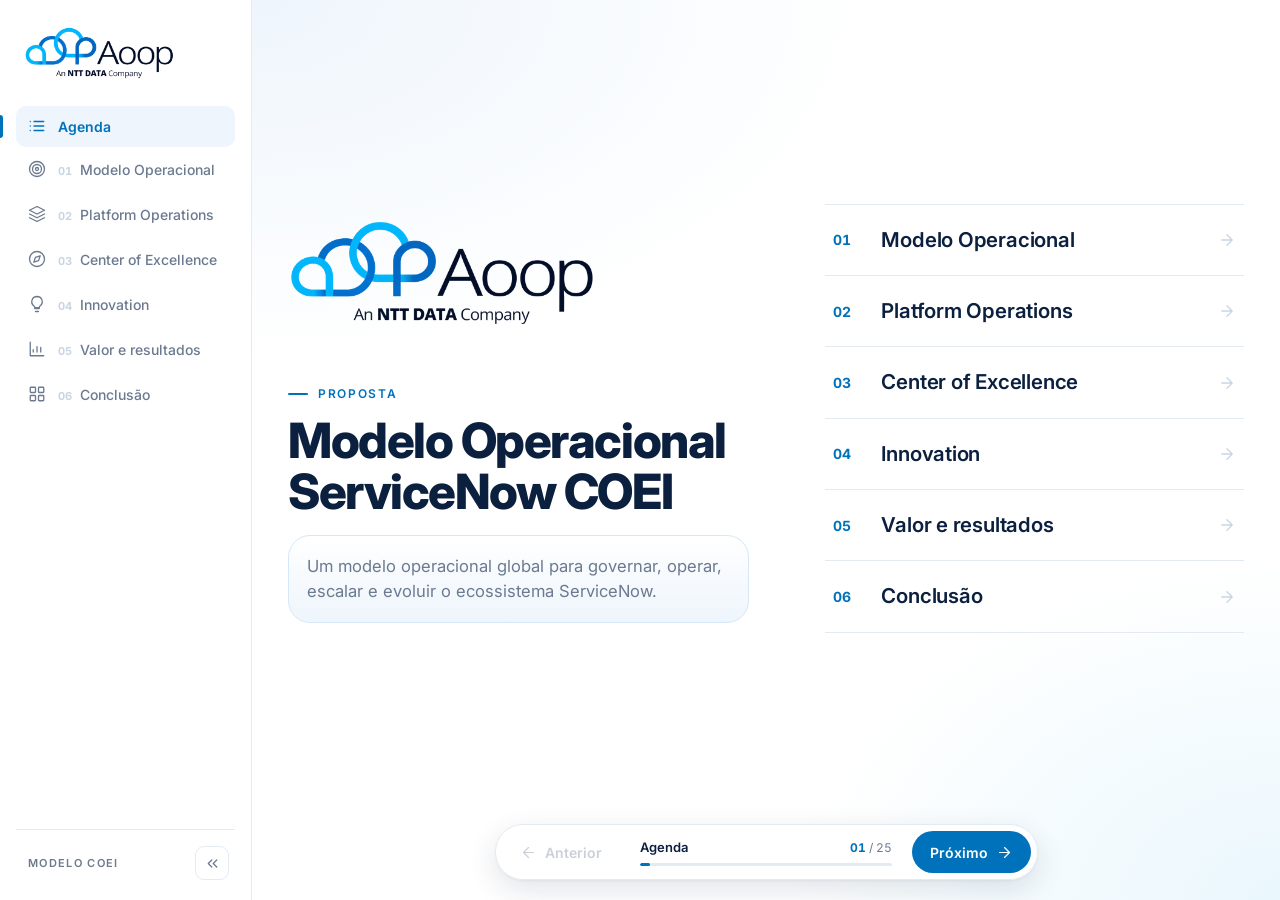
==== commit 32c13749: "Update index.html" ====
--- a/index.html
+++ b/index.html
@@ -1681,7 +1681,6 @@
           <h3 class="pa-h">Leitura dos achados</h3>
           <p class="pa-p"><strong>Capacidade e atividade.</strong> A ABI tem mais memória JVM por nó, mas a mesma quantidade de nós com usuários e cerca de três vezes o contador de usuários conectados. ECC Queue menor mostra que o aumento de atividade não é uniforme.</p>
           <p class="pa-p"><strong>Erros.</strong> O volume diário de registros na ABI é 30,4 vezes maior. Essa contagem não representa diretamente solicitações malsucedidas nem identifica a origem dos erros.</p>
-          <p class="pa-p"><strong>RaptorDB.</strong> O time de plataforma informa seu uso na ABI. Como RaptorDB é baseado em PostgreSQL, o rótulo exibido no Diagnostics não contradiz essa informação; também não confirma edição ou funcionalidades habilitadas.</p>
         </section>
       </div>
 
